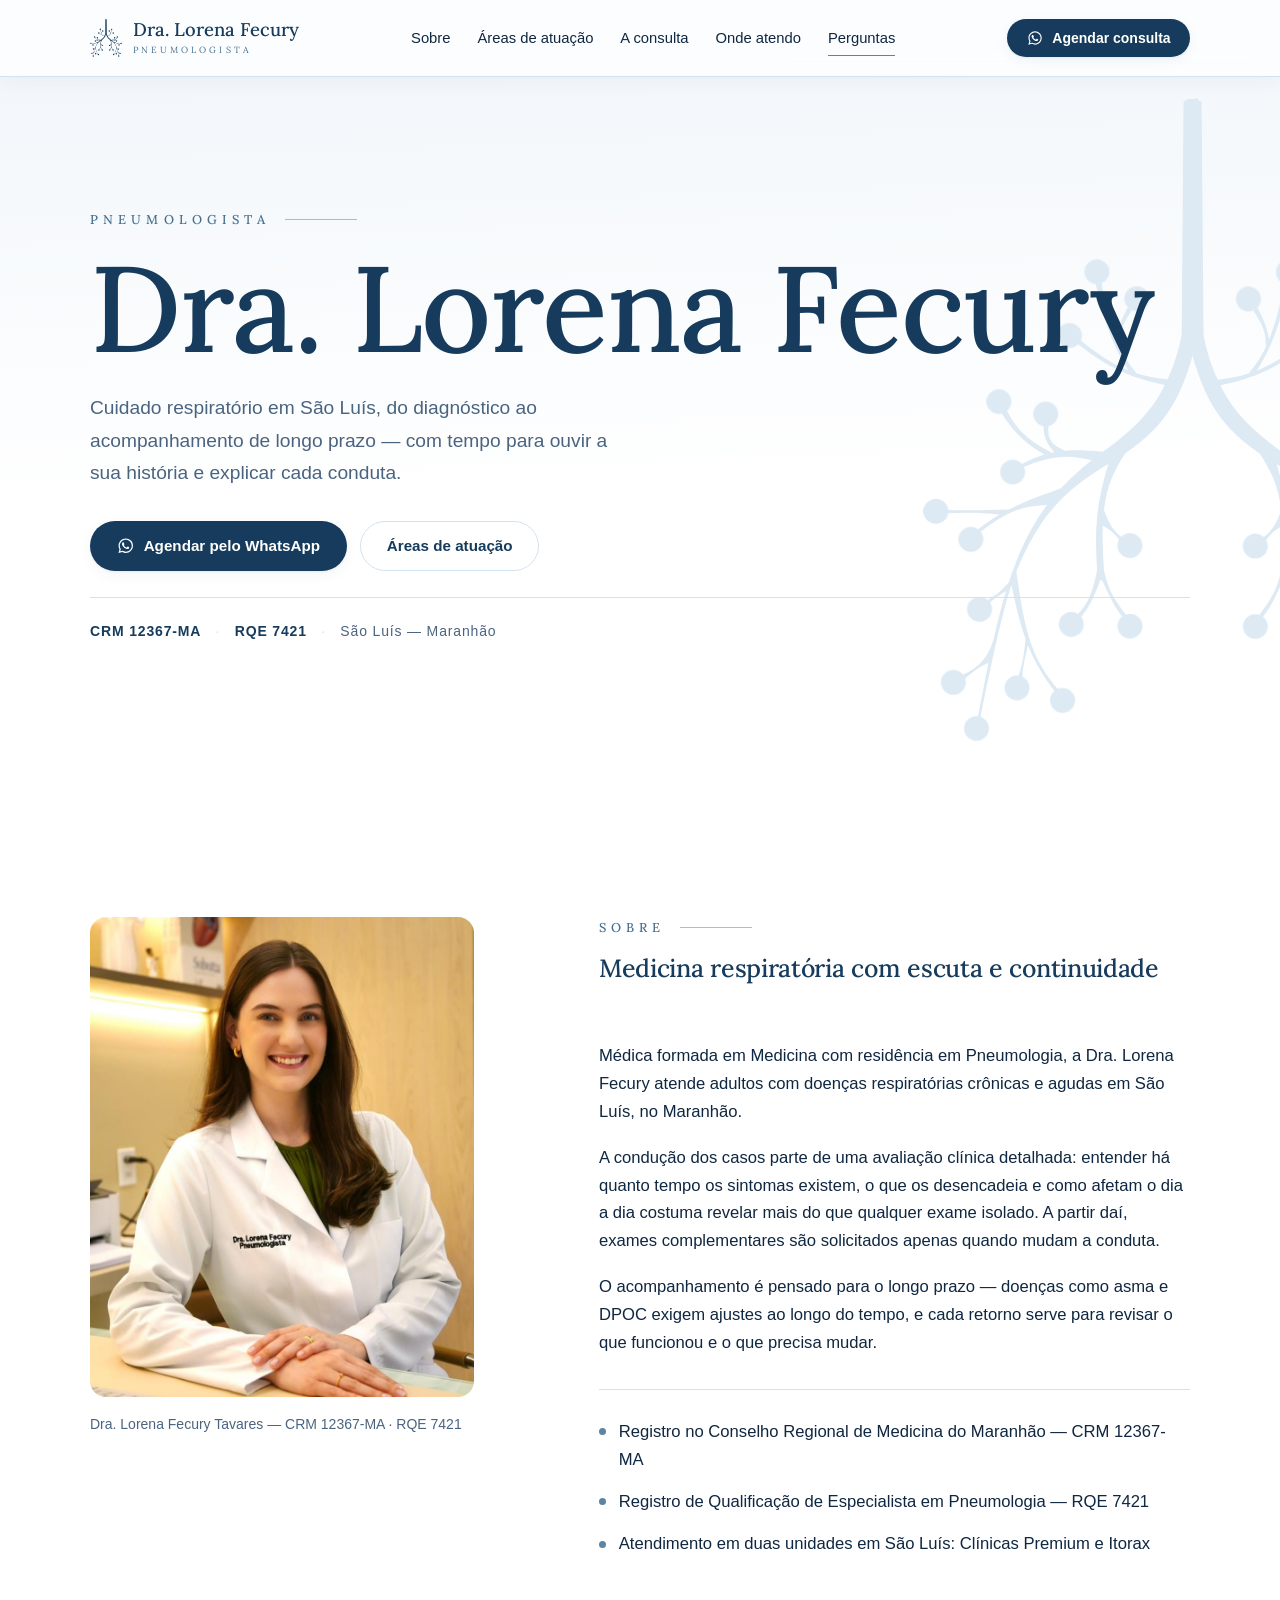
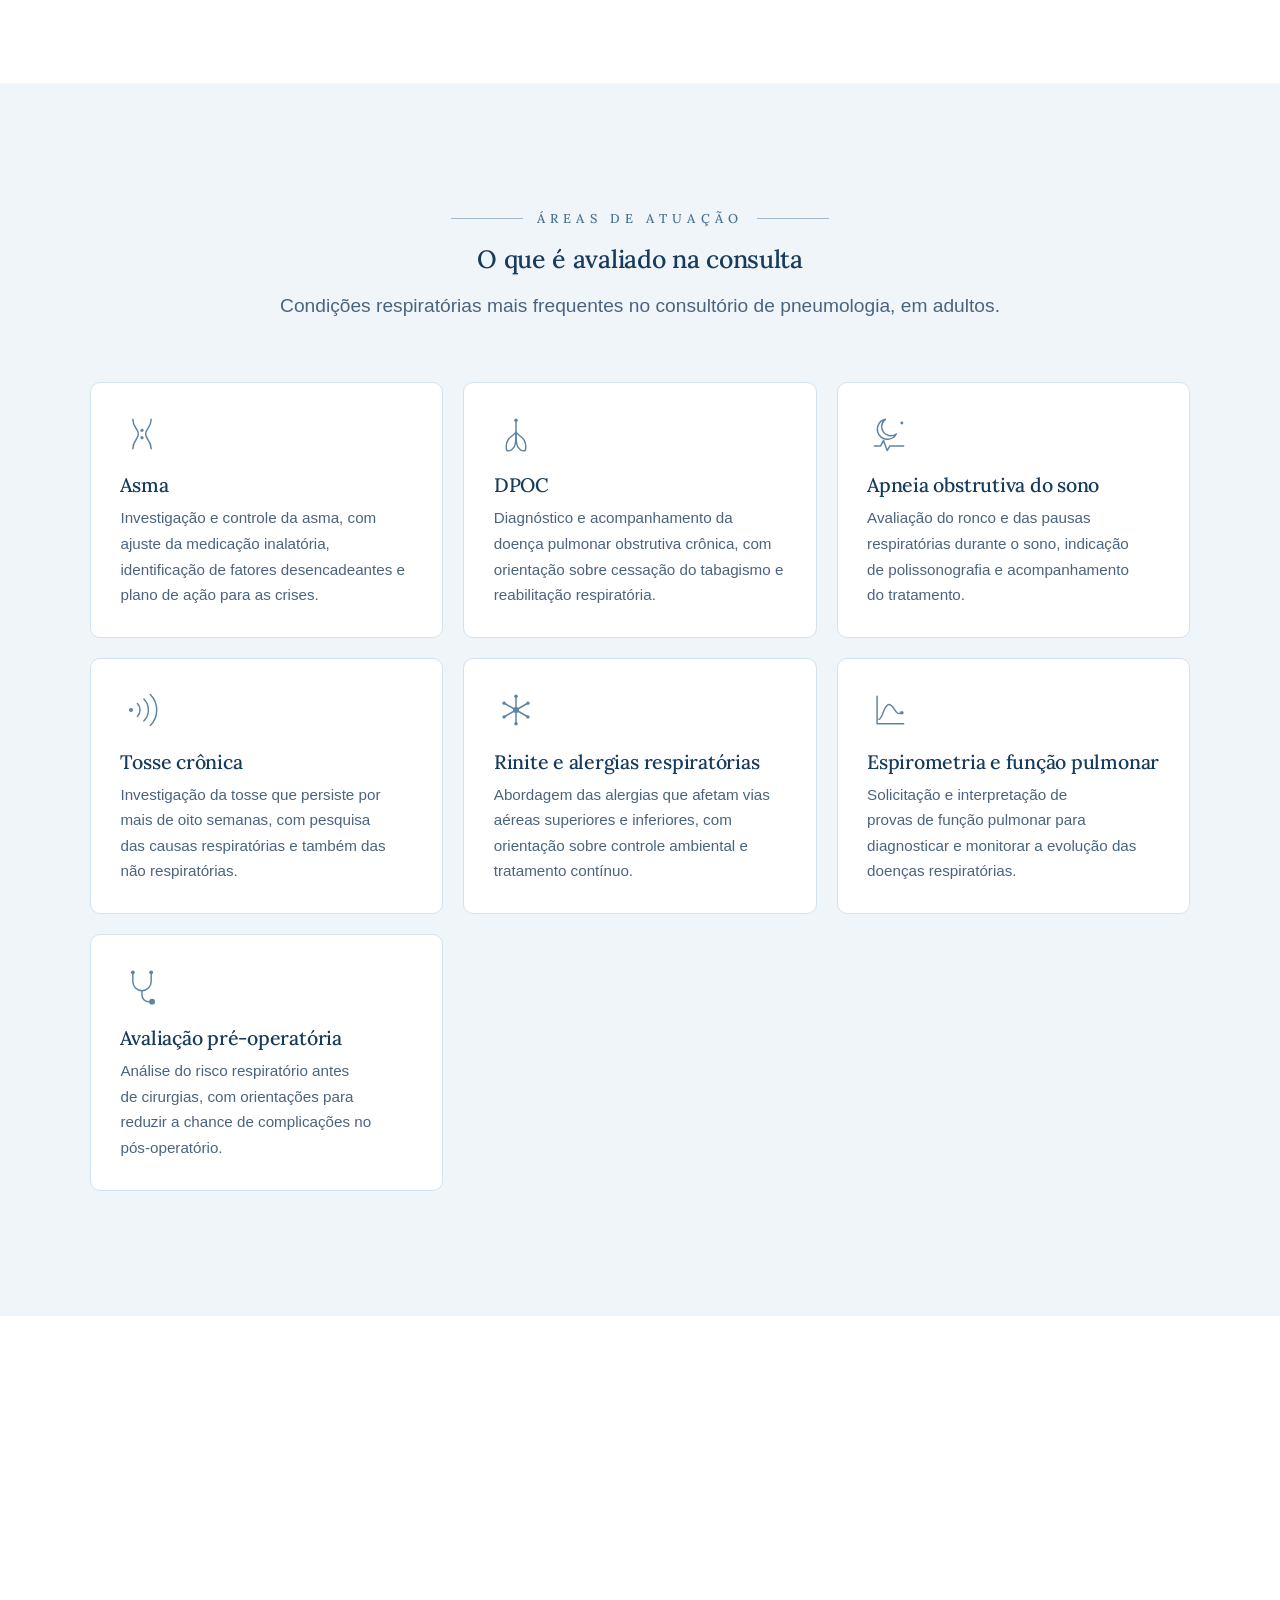
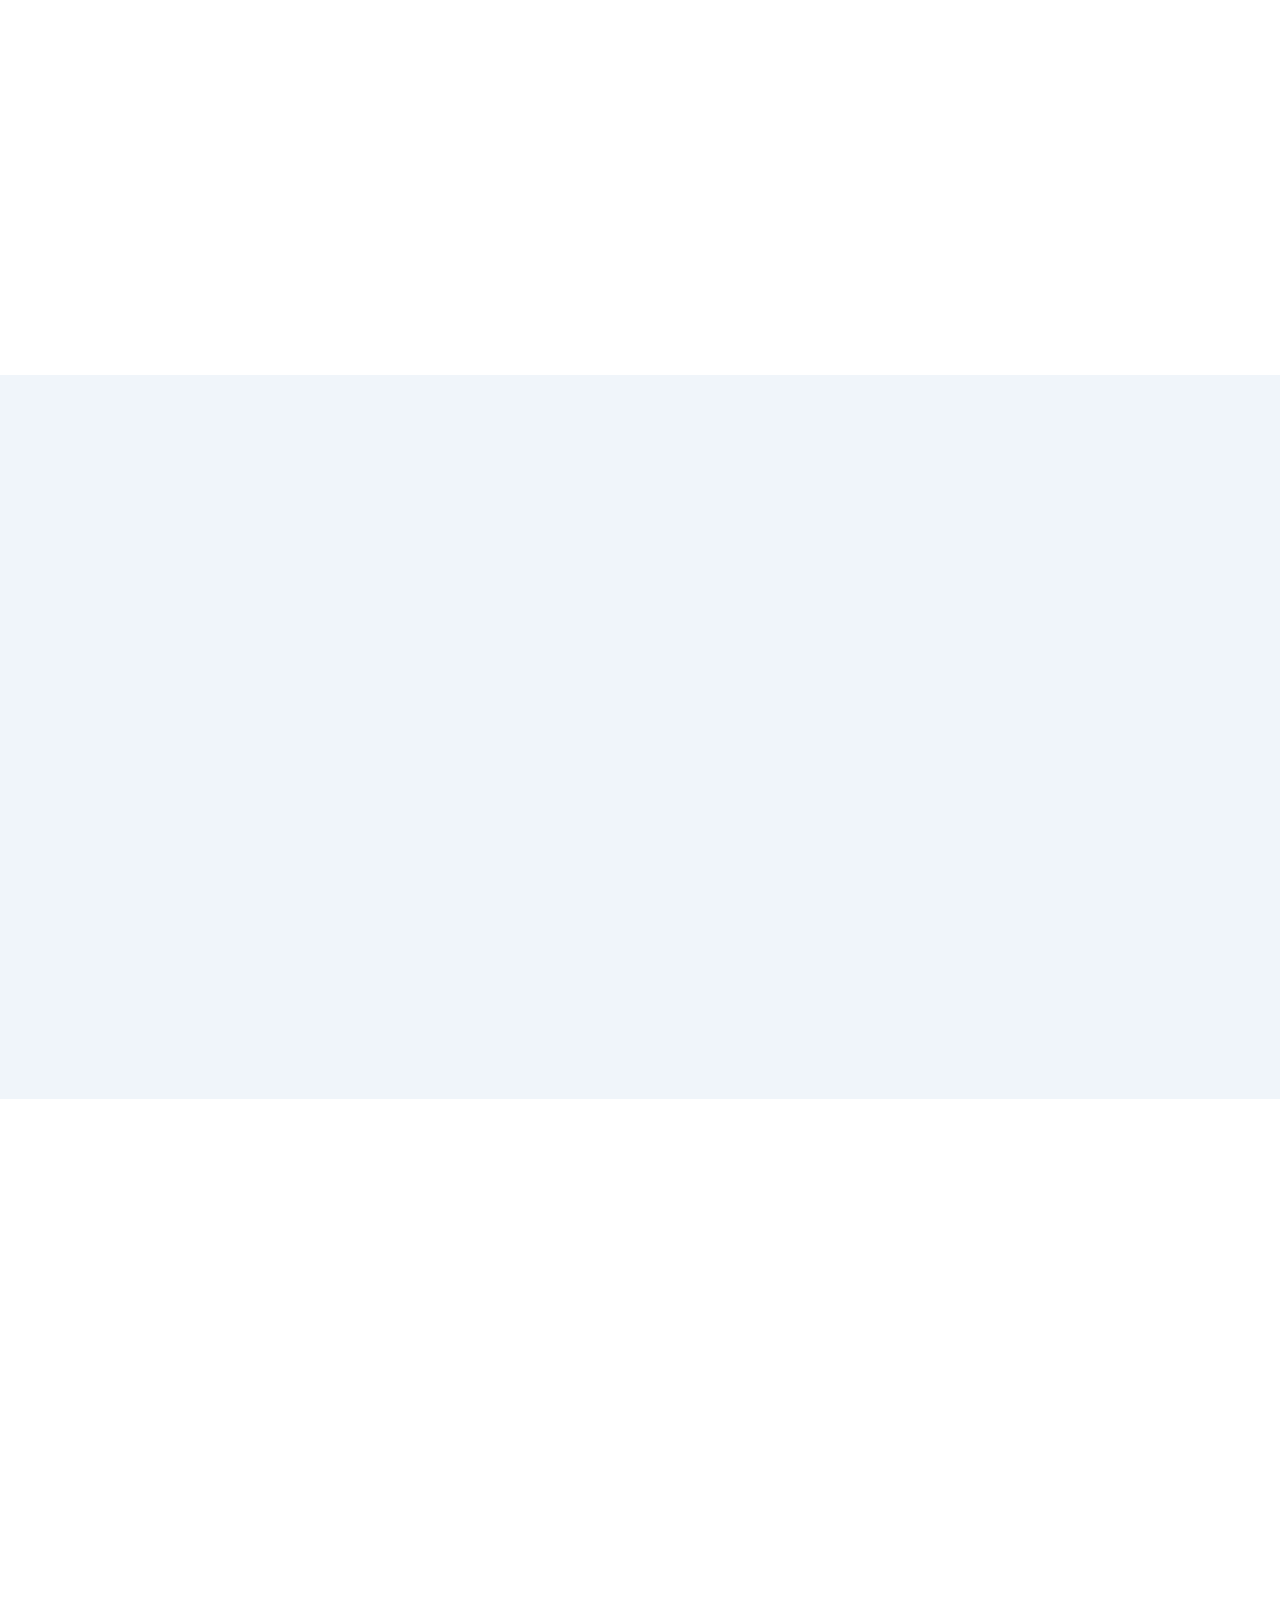
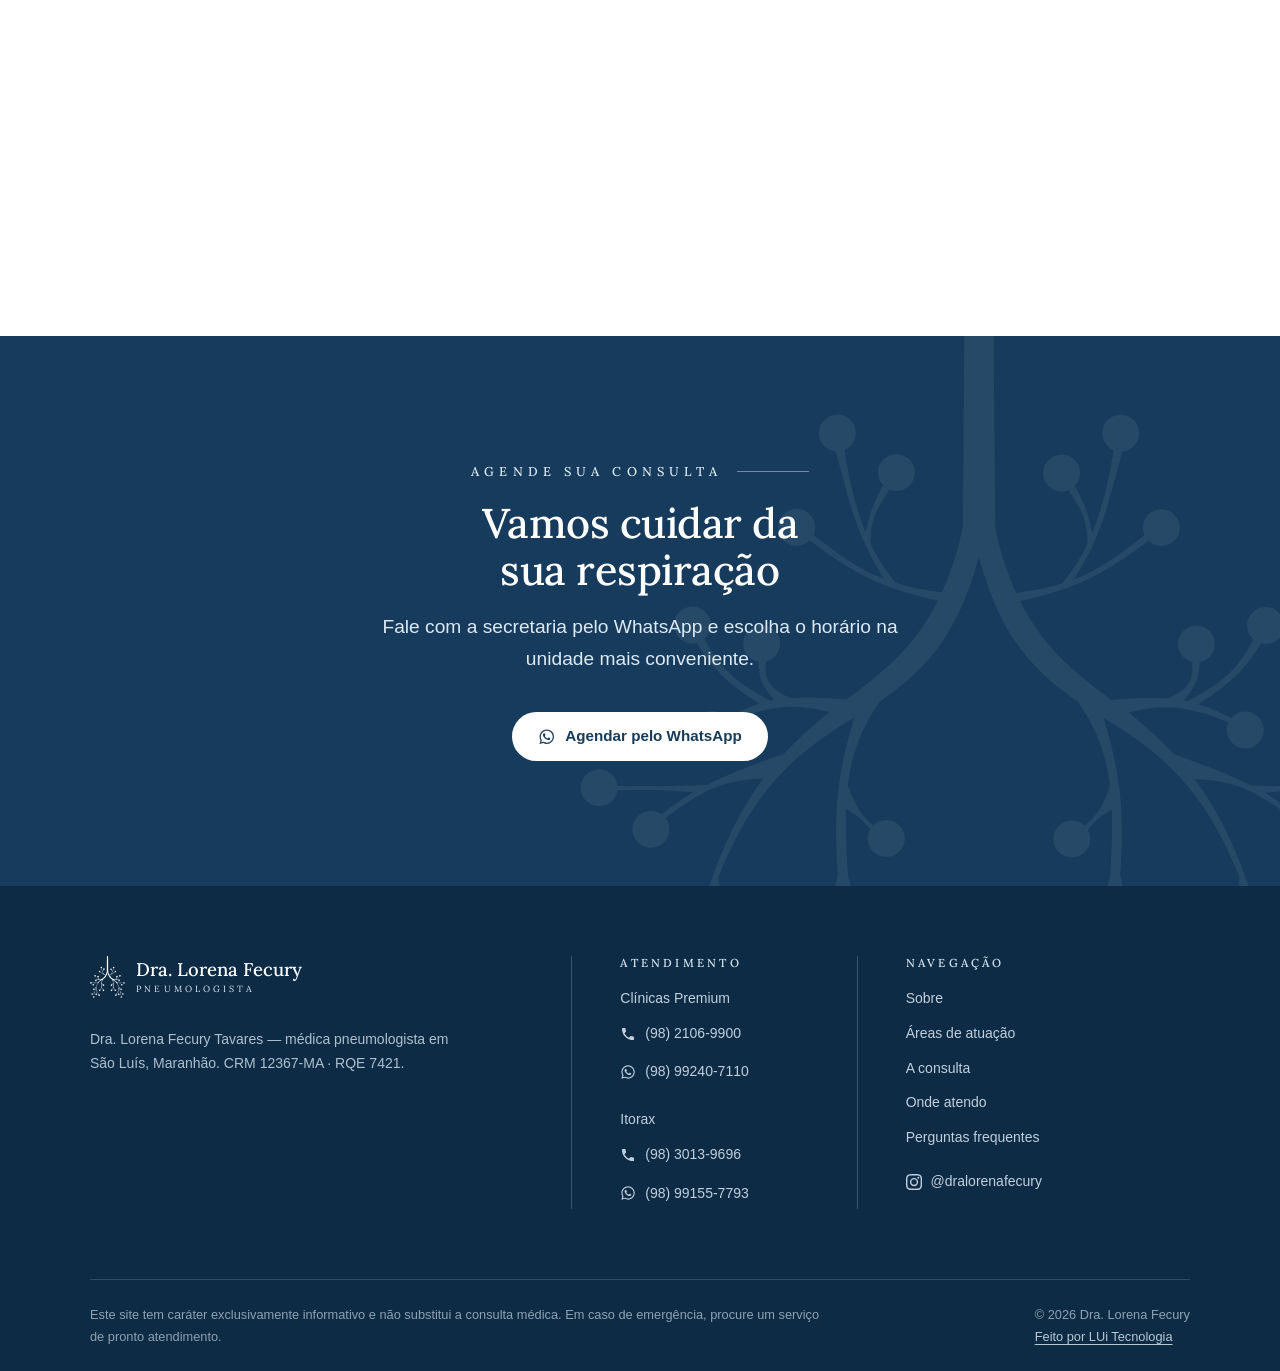
==== index.html @ 21efa3e0 "Initial commit" ====
<!DOCTYPE html>
<html lang="pt-BR" class="no-js">
<head>
<meta charset="utf-8">
<meta name="viewport" content="width=device-width, initial-scale=1">

<title>Dra. Lorena Fecury — Pneumologista em São Luís (MA)</title>
<meta name="description" content="Pneumologista em São Luís (MA). Avaliação e tratamento de asma, DPOC, apneia do sono e tosse crônica. CRM 12367-MA · RQE 7421. Agende pelo WhatsApp.">
<meta name="author" content="Dra. Lorena Fecury Tavares">
<meta name="robots" content="index, follow, max-image-preview:large">
<link rel="canonical" href="https://www.dralorenafecury.com.br/">
<meta name="theme-color" content="#163B5C">

<!-- Fonte da marca: Lora variável, auto-hospedada (nenhuma requisição a terceiros) -->
<link rel="preload" href="assets/fonts/lora-latin-var.woff2" as="font" type="font/woff2" crossorigin>
<link rel="stylesheet" href="assets/css/style.css">

<link rel="icon" href="assets/img/favicon.svg" type="image/svg+xml">
<link rel="apple-touch-icon" href="assets/img/apple-touch-icon.png">
<link rel="manifest" href="site.webmanifest">

<meta property="og:type" content="website">
<meta property="og:locale" content="pt_BR">
<meta property="og:site_name" content="Dra. Lorena Fecury — Pneumologista">
<meta property="og:title" content="Dra. Lorena Fecury — Pneumologista em São Luís (MA)">
<meta property="og:description" content="Avaliação e tratamento de asma, DPOC, apneia do sono e tosse crônica em São Luís (MA). CRM 12367-MA · RQE 7421.">
<meta property="og:url" content="https://www.dralorenafecury.com.br/">
<meta property="og:image" content="https://www.dralorenafecury.com.br/assets/img/og-image.jpg">
<meta property="og:image:width" content="1200">
<meta property="og:image:height" content="630">
<meta property="og:image:alt" content="Dra. Lorena Fecury — Pneumologista em São Luís (MA)">
<meta name="twitter:card" content="summary_large_image">
<meta name="twitter:title" content="Dra. Lorena Fecury — Pneumologista em São Luís (MA)">
<meta name="twitter:description" content="Avaliação e tratamento de asma, DPOC, apneia do sono e tosse crônica em São Luís (MA).">
<meta name="twitter:image" content="https://www.dralorenafecury.com.br/assets/img/og-image.jpg">

<script>document.documentElement.classList.remove('no-js');</script>

<script type="application/ld+json">
{
  "@context": "https://schema.org",
  "@graph": [
    {
      "@type": "WebSite",
      "@id": "https://www.dralorenafecury.com.br/#website",
      "url": "https://www.dralorenafecury.com.br/",
      "name": "Dra. Lorena Fecury — Pneumologista",
      "inLanguage": "pt-BR",
      "publisher": { "@id": "https://www.dralorenafecury.com.br/#physician" }
    },
    {
      "@type": "WebPage",
      "@id": "https://www.dralorenafecury.com.br/#webpage",
      "url": "https://www.dralorenafecury.com.br/",
      "name": "Dra. Lorena Fecury — Pneumologista em São Luís (MA)",
      "description": "Pneumologista em São Luís (MA). Avaliação e tratamento de asma, DPOC, apneia do sono e tosse crônica. CRM 12367-MA · RQE 7421.",
      "inLanguage": "pt-BR",
      "isPartOf": { "@id": "https://www.dralorenafecury.com.br/#website" },
      "about": { "@id": "https://www.dralorenafecury.com.br/#physician" },
      "primaryImageOfPage": { "@id": "https://www.dralorenafecury.com.br/#ogimage" }
    },
    {
      "@type": "ImageObject",
      "@id": "https://www.dralorenafecury.com.br/#ogimage",
      "url": "https://www.dralorenafecury.com.br/assets/img/og-image.jpg",
      "width": 1200,
      "height": 630
    },
    {
      "@type": ["Physician", "MedicalBusiness"],
      "@id": "https://www.dralorenafecury.com.br/#physician",
      "name": "Dra. Lorena Fecury — Pneumologista",
      "url": "https://www.dralorenafecury.com.br/",
      "logo": "https://www.dralorenafecury.com.br/assets/img/logo-pulmao.svg",
      "image": "https://www.dralorenafecury.com.br/assets/img/og-image.jpg",
      "medicalSpecialty": "Pulmonary",
      "priceRange": "$$",
      "telephone": "+55-98-2106-9900",
      "sameAs": ["https://www.instagram.com/dralorenafecury/"],
      "areaServed": { "@type": "City", "name": "São Luís", "addressRegion": "MA" },
      "address": {
        "@type": "PostalAddress",
        "name": "SP Mall Cohama Medical Center",
        "streetAddress": "Rua Aldebaran, 1º andar, Consultório 8",
        "addressLocality": "São Luís",
        "addressRegion": "MA",
        "postalCode": "65074-115",
        "addressCountry": "BR"
      },
      "employee": { "@id": "https://www.dralorenafecury.com.br/#person" },
      "location": [
        {
          "@type": "MedicalClinic",
          "name": "Clínicas Premium — SP Mall Cohama Medical Center",
          "telephone": "+55-98-2106-9900",
          "address": {
            "@type": "PostalAddress",
            "streetAddress": "Rua Aldebaran, 1º andar, Consultório 8",
            "addressLocality": "São Luís",
            "addressRegion": "MA",
            "postalCode": "65074-115",
            "addressCountry": "BR"
          }
        },
        {
          "@type": "MedicalClinic",
          "name": "Itorax",
          "telephone": "+55-98-3013-9696",
          "address": {
            "@type": "PostalAddress",
            "addressLocality": "São Luís",
            "addressRegion": "MA",
            "addressCountry": "BR"
          }
        }
      ],
      "availableService": [
        { "@type": "MedicalProcedure", "name": "Consulta em pneumologia" },
        { "@type": "MedicalProcedure", "name": "Espirometria e prova de função pulmonar" },
        { "@type": "MedicalProcedure", "name": "Avaliação de risco respiratório pré-operatório" }
      ]
    },
    {
      "@type": "Person",
      "@id": "https://www.dralorenafecury.com.br/#person",
      "name": "Lorena Fecury Tavares",
      "honorificPrefix": "Dra.",
      "jobTitle": "Médica pneumologista",
      "url": "https://www.dralorenafecury.com.br/",
      "sameAs": ["https://www.instagram.com/dralorenafecury/"],
      "worksFor": { "@id": "https://www.dralorenafecury.com.br/#physician" },
      "knowsAbout": [
        "Asma",
        "Doença pulmonar obstrutiva crônica",
        "Apneia obstrutiva do sono",
        "Tosse crônica",
        "Rinite e alergias respiratórias",
        "Espirometria"
      ],
      "identifier": [
        { "@type": "PropertyValue", "propertyID": "CRM", "value": "12367-MA" },
        { "@type": "PropertyValue", "propertyID": "RQE", "value": "7421" }
      ]
    },
    {
      "@type": "FAQPage",
      "@id": "https://www.dralorenafecury.com.br/#faq",
      "isPartOf": { "@id": "https://www.dralorenafecury.com.br/#webpage" },
      "mainEntity": [
        {
          "@type": "Question",
          "name": "Como agendo uma consulta?",
          "acceptedAnswer": { "@type": "Answer", "text": "O agendamento é feito diretamente com a secretaria da clínica de sua preferência, pelo WhatsApp ou por telefone. Nas duas unidades o horário é confirmado no momento do contato." }
        },
        {
          "@type": "Question",
          "name": "O atendimento é por convênio ou particular?",
          "acceptedAnswer": { "@type": "Answer", "text": "As formas de atendimento variam conforme a clínica e o convênio. Consulte a secretaria pelo WhatsApp antes de agendar para confirmar a cobertura do seu plano." }
        },
        {
          "@type": "Question",
          "name": "O que devo levar na primeira consulta?",
          "acceptedAnswer": { "@type": "Answer", "text": "Documento com foto, carteirinha do convênio quando houver, a lista das medicações que você usa e os exames anteriores, principalmente exames de imagem do tórax e provas de função pulmonar." }
        },
        {
          "@type": "Question",
          "name": "Quando devo procurar um pneumologista?",
          "acceptedAnswer": { "@type": "Answer", "text": "Procure avaliação diante de falta de ar, tosse que persiste por semanas, chiado no peito, ronco com pausas na respiração durante o sono, cansaço ao esforço ou infecções respiratórias de repetição." }
        },
        {
          "@type": "Question",
          "name": "A espirometria é feita na própria consulta?",
          "acceptedAnswer": { "@type": "Answer", "text": "A espirometria é solicitada quando há indicação clínica e realizada em serviço habilitado. Confirme com a secretaria a disponibilidade do exame na unidade em que você será atendido." }
        },
        {
          "@type": "Question",
          "name": "Quanto tempo dura a consulta?",
          "acceptedAnswer": { "@type": "Answer", "text": "A primeira consulta é mais longa, porque inclui a história clínica completa e o exame físico. O tempo varia conforme o caso e a necessidade de revisar exames já realizados." }
        }
      ]
    }
  ]
}
</script>
</head>

<body id="top">

<a class="skip-link" href="#conteudo">Ir para o conteúdo</a>

<!-- Sprite de ícones de interface -->
<svg class="sprite" aria-hidden="true" focusable="false" xmlns="http://www.w3.org/2000/svg"><defs>
  <symbol id="i-wa" viewBox="0 0 24 24"><path d="M12.04 2C6.58 2 2.13 6.45 2.13 11.91c0 1.75.46 3.45 1.32 4.95L2 22l5.25-1.38a9.9 9.9 0 0 0 4.79 1.22h.01c5.46 0 9.91-4.45 9.91-9.91 0-2.65-1.03-5.14-2.9-7.01A9.82 9.82 0 0 0 12.04 2Zm0 18.15h-.01a8.2 8.2 0 0 1-4.18-1.14l-.3-.18-3.11.82.83-3.04-.2-.31a8.19 8.19 0 0 1-1.26-4.39c0-4.54 3.7-8.23 8.24-8.23 2.2 0 4.26.86 5.81 2.42a8.18 8.18 0 0 1 2.41 5.82c0 4.54-3.7 8.23-8.23 8.23Zm4.52-6.16c-.25-.12-1.53-.75-1.76-.84-.24-.09-.41-.13-.58.13-.17.25-.67.84-.82 1.01-.15.17-.3.19-.55.06-.25-.12-1.05-.39-2-1.23a7.5 7.5 0 0 1-1.38-1.72c-.15-.25-.02-.39.11-.51.11-.11.25-.3.37-.44.12-.15.17-.25.25-.42.08-.17.04-.31-.02-.44-.06-.12-.56-1.35-.77-1.85-.2-.48-.41-.42-.56-.43h-.48c-.17 0-.43.06-.66.31-.22.25-.86.84-.86 2.05 0 1.21.88 2.38 1 2.54.12.17 1.71 2.61 4.14 3.66.58.25 1.03.4 1.38.51.58.19 1.11.16 1.53.1.46-.07 1.41-.58 1.61-1.13.2-.55.2-1.03.14-1.13-.06-.1-.22-.16-.47-.28Z"/></symbol>
  <symbol id="i-ig" viewBox="0 0 24 24"><path d="M12 2.16c3.2 0 3.58.01 4.85.07 1.17.05 1.8.25 2.23.41.56.22.96.48 1.38.9.42.42.68.82.9 1.38.16.42.36 1.06.41 2.23.06 1.27.07 1.65.07 4.85s-.01 3.58-.07 4.85c-.05 1.17-.25 1.8-.41 2.23-.22.56-.48.96-.9 1.38-.42.42-.82.68-1.38.9-.42.16-1.06.36-2.23.41-1.27.06-1.65.07-4.85.07s-3.58-.01-4.85-.07c-1.17-.05-1.8-.25-2.23-.41-.56-.22-.96-.48-1.38-.9-.42-.42-.68-.82-.9-1.38-.16-.42-.36-1.06-.41-2.23C2.17 15.58 2.16 15.2 2.16 12s.01-3.58.07-4.85c.05-1.17.25-1.8.41-2.23.22-.56.48-.96.9-1.38.42-.42.82-.68 1.38-.9.42-.16 1.06-.36 2.23-.41C8.42 2.17 8.8 2.16 12 2.16ZM12 0C8.74 0 8.33.01 7.05.07 5.78.13 4.9.33 4.14.63c-.79.3-1.46.71-2.13 1.38C1.34 2.68.93 3.35.63 4.14.33 4.9.13 5.78.07 7.05.01 8.33 0 8.74 0 12s.01 3.67.07 4.95c.06 1.27.26 2.15.56 2.91.3.79.71 1.46 1.38 2.13.67.67 1.34 1.08 2.13 1.38.76.3 1.64.5 2.91.56C8.33 23.99 8.74 24 12 24s3.67-.01 4.95-.07c1.27-.06 2.15-.26 2.91-.56.79-.3 1.46-.71 2.13-1.38.67-.67 1.08-1.34 1.38-2.13.3-.76.5-1.64.56-2.91.06-1.28.07-1.69.07-4.95s-.01-3.67-.07-4.95c-.06-1.27-.26-2.15-.56-2.91-.3-.79-.71-1.46-1.38-2.13C21.32 1.34 20.65.93 19.86.63c-.76-.3-1.64-.5-2.91-.56C15.67.01 15.26 0 12 0Zm0 5.84a6.16 6.16 0 1 0 0 12.32 6.16 6.16 0 0 0 0-12.32ZM12 16a4 4 0 1 1 0-8 4 4 0 0 1 0 8Zm7.85-10.4a1.44 1.44 0 1 1-2.88 0 1.44 1.44 0 0 1 2.88 0Z"/></symbol>
  <symbol id="i-tel" viewBox="0 0 24 24"><path d="M6.6 10.8a15.1 15.1 0 0 0 6.6 6.6l2.2-2.2c.3-.3.7-.4 1-.2 1.1.4 2.3.6 3.5.6.6 0 1 .4 1 1V20c0 .6-.4 1-1 1-9.4 0-17-7.6-17-17 0-.6.4-1 1-1h3.5c.6 0 1 .4 1 1 0 1.2.2 2.4.6 3.5.1.4 0 .8-.2 1l-2.2 2.3Z"/></symbol>
  <symbol id="i-pin" viewBox="0 0 24 24"><path d="M12 2a7 7 0 0 0-7 7c0 5.3 7 13 7 13s7-7.7 7-13a7 7 0 0 0-7-7Zm0 9.5A2.5 2.5 0 1 1 12 6.5a2.5 2.5 0 0 1 0 5Z"/></symbol>
</defs></svg>

<header class="header">
  <div class="container header__inner">
    <a class="brand" href="#top" aria-label="Dra. Lorena Fecury, pneumologista — início">
      <img class="brand__mark" src="assets/img/logo-pulmao.svg" alt="" width="32" height="38" aria-hidden="true">
      <span>
        <span class="brand__name">Dra. Lorena Fecury</span>
        <span class="brand__role">Pneumologista</span>
      </span>
    </a>

    <button class="burger" type="button" aria-expanded="false" aria-controls="nav-principal" aria-label="Abrir menu de navegação">
      <span></span><span></span><span></span>
    </button>

    <nav class="nav" id="nav-principal" aria-label="Navegação principal">
      <a class="nav__link" href="#sobre">Sobre</a>
      <a class="nav__link" href="#atuacao">Áreas de atuação</a>
      <a class="nav__link" href="#consulta">A consulta</a>
      <a class="nav__link" href="#locais">Onde atendo</a>
      <a class="nav__link" href="#perguntas">Perguntas</a>
      <a class="btn btn--primary btn--sm" href="https://wa.me/5598992407110?text=Ol%C3%A1!%20Vim%20pelo%20site%20e%20gostaria%20de%20agendar%20uma%20consulta%20com%20a%20Dra.%20Lorena%20Fecury." target="_blank" rel="noopener">
        <svg class="ico" aria-hidden="true"><use href="#i-wa"></use></svg>Agendar
      </a>
    </nav>

    <a class="btn btn--primary btn--sm header__cta" href="https://wa.me/5598992407110?text=Ol%C3%A1!%20Vim%20pelo%20site%20e%20gostaria%20de%20agendar%20uma%20consulta%20com%20a%20Dra.%20Lorena%20Fecury." target="_blank" rel="noopener">
      <svg class="ico" aria-hidden="true"><use href="#i-wa"></use></svg>Agendar consulta
    </a>
  </div>
</header>

<main id="conteudo">

  <!-- ================= HERO ================= -->
  <section class="hero" aria-labelledby="hero-titulo">
    <!-- Sentinela do header: sai do viewport assim que a página rola -->
    <span class="scroll-sentinel" aria-hidden="true"></span>
    <!-- Grafismo da marca: a árvore brônquica se desenha ao carregar -->
    <svg class="hero__mark lf-tree" viewBox="-4.00 -4.16 684.00 815.43" aria-hidden="true" focusable="false">
      <g class="lf-branch">
        <path d="M330.951 297.137V1.95894C330.951 0.975555 331.846 0.235318 332.812 0.420265L348.097 3.34717C348.83 3.48764 349.363 4.12643 349.369 4.87331L351.707 297.189C351.708 297.284 351.718 297.379 351.736 297.473C355.869 318.915 361.966 336.736 369.583 353.45C384.051 351.578 397.322 349.072 408.499 345.563C418.592 333.423 425.015 322.792 430.042 312.072C430.384 291.119 424.511 282.498 414.801 267.645C414.343 266.944 414.516 266.006 415.195 265.516L417.903 263.564C418.692 262.995 419.806 263.279 420.234 264.153C426.167 276.267 430.436 283.857 434.059 302.833C434.69 301.273 435.307 299.702 435.915 298.115C443.045 279.5 448.171 259.036 452.116 233.18C452.252 232.289 453.109 231.69 453.991 231.876L458.167 232.755C459.054 232.942 459.594 233.852 459.351 234.725C447.612 276.8 443.906 301.316 418.682 341.978C438.556 334.189 456.065 322.499 478.558 304.502C479.368 303.854 480.577 304.151 480.985 305.105L482.037 307.557C482.321 308.222 482.104 309.003 481.524 309.436C443.512 337.828 421.701 349.548 372.858 360.388C386.366 388.062 406.656 413.141 450.695 444.306C469.508 442.53 484.566 441.869 498.188 442.988C515.359 435.328 520.607 428.453 518.762 411.114C518.662 410.175 519.39 409.345 520.334 409.345H523.638C524.506 409.345 525.21 410.054 525.197 410.922C524.986 424.523 522.79 432.316 511.505 444.74C512.58 444.938 513.651 445.151 514.719 445.378C542.547 430.884 557.503 419.086 571.427 392.085C571.85 391.266 572.886 390.968 573.668 391.456L577.167 393.643C577.894 394.097 578.116 395.06 577.666 395.79C561.956 421.3 548.16 432.731 524.038 447.743C533.675 450.592 543.371 454.71 554.13 460.386C554.836 460.758 555.146 461.605 554.849 462.346L554.399 463.473C554.072 464.289 553.125 464.671 552.315 464.329C516.153 449.079 495.509 447.121 464.897 454.876C478.981 466.209 491.671 477.601 503.208 490.027C529.781 499.847 549.335 506.623 568.686 516.659C603.719 517.644 622.541 518.171 645.385 517.295C646.274 517.261 647.018 517.972 647.018 518.863V519.713C647.018 520.609 646.258 521.321 645.364 521.279C617.985 519.971 604.204 520.623 580.436 522.926C589.178 528.068 597.736 534.158 607.386 541.549C608.075 542.077 608.202 543.066 607.669 543.752L606.852 544.802C606.322 545.483 605.325 545.594 604.64 545.07C567.113 516.331 549.862 512.745 520.899 511.176C539.801 536.388 555.302 566.791 568.862 608.307C579.944 620.058 586.416 625.575 596.787 631.123C597.766 631.647 597.93 632.992 597.092 633.72L595.825 634.82C594.939 635.589 593.428 635.171 592.723 634.233C590.337 631.054 584.307 626.767 572.211 618.917C577.694 636.882 582.865 656.836 587.829 679.197C594.67 702.27 605.571 714.951 627.679 724.674C628.569 725.065 628.912 726.161 628.386 726.979L626.846 729.374C626.33 730.177 625.221 730.334 624.498 729.711C614.245 720.876 606.682 715.115 594.348 709.236C594.456 709.772 594.567 710.341 594.681 710.938L607.293 775.469C607.397 776.003 607.217 776.553 606.817 776.921L604.487 779.07C604.487 779.07 580.184 653.387 565.382 611.44C559.74 638.453 554.777 659.761 547.796 679.197L547.797 679.21C549.717 697.507 550.817 707.998 556.431 725.427C556.704 726.274 556.224 727.183 555.369 727.427L553.549 727.947C552.519 728.241 551.503 727.439 551.512 726.368C551.593 716.215 549.031 705.542 544.672 687.422C536.774 707.112 526.286 725.376 510.196 746.495C509.806 747.007 509.14 747.229 508.521 747.052L506.484 746.47C505.368 746.152 504.984 744.76 505.754 743.891C542.349 702.581 549.364 664.557 559.244 594.991C531.227 524.042 496.444 490.638 443.748 459.478C458.25 508.073 461.459 537.297 457.862 592.813C457.852 592.957 457.864 593.109 457.894 593.25C465.915 630.785 472.854 638.504 484.562 650.635C485.297 651.396 485.085 652.654 484.139 653.127L481.686 654.353C481.03 654.681 480.233 654.509 479.77 653.94C470.45 642.468 464.751 634.493 454.114 606.095C453.619 604.774 451.753 604.715 451.182 606.005C440.255 630.686 433.825 642.518 423.959 653.819C423.417 654.439 422.486 654.522 421.836 654.017L420.619 653.07C419.969 652.565 419.826 651.636 420.289 650.955C433.366 631.741 442.641 623.23 449.206 593.146C449.222 593.072 449.234 592.994 449.239 592.918C450.763 570.831 451.269 552.61 450.695 537.026C439.029 543.36 434.386 548.522 427.963 557.81C427.41 558.61 426.267 558.729 425.57 558.05L423.801 556.331C423.107 555.656 423.188 554.519 423.96 553.934C436.972 544.072 442.472 535.734 449.231 517.231C445.803 487.916 437.099 468.486 422.475 446.161C365.274 407.402 348.852 368.163 330.999 297.523C330.967 297.398 330.951 297.266 330.951 297.137Z"/>
        <path d="M345.05 296.745V1.56712C345.05 0.583741 344.155 -0.156496 343.189 0.0284502L327.904 2.95535C327.17 3.09583 326.638 3.73462 326.632 4.48149L324.293 296.797C324.293 296.892 324.283 296.987 324.265 297.081C320.131 318.524 314.034 336.344 306.418 353.059C291.949 351.187 278.678 348.681 267.502 345.171C257.409 333.031 250.985 322.4 245.958 311.68C245.617 290.727 251.49 282.106 261.2 267.253C261.658 266.552 261.485 265.614 260.806 265.125L258.098 263.173C257.308 262.603 256.195 262.888 255.767 263.762C249.834 275.875 245.564 283.466 241.942 302.441C241.31 300.881 240.694 299.31 240.086 297.723C232.955 279.108 227.83 258.644 223.885 232.789C223.749 231.897 222.892 231.298 222.01 231.484L217.833 232.363C216.946 232.55 216.406 233.461 216.65 234.333C228.389 276.409 232.095 300.925 257.319 341.586C237.445 333.797 219.936 322.108 197.443 304.11C196.633 303.462 195.424 303.759 195.015 304.713L193.964 307.165C193.679 307.83 193.897 308.611 194.476 309.044C232.488 337.436 254.299 349.156 303.143 359.996C289.635 387.67 269.345 412.749 225.305 443.914C206.493 442.138 191.435 441.477 177.812 442.596C160.641 434.936 155.393 428.061 157.238 410.723C157.338 409.784 156.61 408.954 155.666 408.954H152.363C151.494 408.954 150.79 409.662 150.804 410.53C151.014 424.131 153.21 431.924 164.496 444.348C163.421 444.547 162.35 444.759 161.282 444.986C133.454 430.492 118.498 418.694 104.574 391.693C104.151 390.874 103.114 390.576 102.332 391.065L98.8339 393.251C98.107 393.705 97.8849 394.668 98.3344 395.398C114.044 420.908 127.84 432.339 151.963 447.351C142.325 450.2 132.629 454.318 121.871 459.994C121.164 460.366 120.855 461.213 121.151 461.955L121.602 463.081C121.928 463.897 122.876 464.279 123.686 463.937C159.848 448.687 180.492 446.729 211.103 454.484C197.02 465.817 184.33 477.209 172.792 489.635C146.219 499.455 126.665 506.232 107.314 516.268C72.2819 517.252 53.4595 517.779 30.6159 516.904C29.7263 516.87 28.9828 517.581 28.9828 518.471V519.321C28.9828 520.217 29.7422 520.93 30.6369 520.887C58.016 519.579 71.7969 520.231 95.5645 522.534C86.8222 527.677 78.2649 533.766 68.6148 541.157C67.9255 541.685 67.7987 542.674 68.3317 543.36L69.1488 544.41C69.6785 545.091 70.6758 545.203 71.3609 544.678C108.887 515.94 126.139 512.354 155.102 510.784C136.2 535.996 120.699 566.399 107.138 607.915C96.0567 619.666 89.5841 625.183 79.2136 630.731C78.2348 631.255 78.0705 632.6 78.9087 633.328L80.1758 634.428C81.062 635.197 82.573 634.78 83.2777 633.841C85.6638 630.663 91.6937 626.376 103.789 618.525C98.3065 636.49 93.1352 656.444 88.1719 678.805C81.3306 701.878 70.4294 714.559 48.3215 724.282C47.4315 724.674 47.0884 725.769 47.6142 726.587L49.1542 728.983C49.6702 729.785 50.7798 729.942 51.5026 729.319C61.7554 720.484 69.3189 714.723 81.6527 708.844C81.5444 709.381 81.4335 709.949 81.32 710.546L68.708 775.077C68.6037 775.611 68.7837 776.161 69.1835 776.529L71.5131 778.678C71.5131 778.678 95.817 652.995 110.619 611.049C116.261 638.062 121.223 659.37 128.205 678.805L128.204 678.818C126.284 697.115 125.183 707.606 119.57 725.035C119.297 725.882 119.776 726.791 120.632 727.035L122.452 727.555C123.481 727.85 124.497 727.047 124.489 725.976C124.408 715.823 126.97 705.15 131.328 687.03C139.227 706.72 149.715 724.985 165.804 746.103C166.194 746.615 166.861 746.837 167.48 746.661L169.517 746.079C170.633 745.76 171.016 744.368 170.247 743.499C133.651 702.189 126.636 664.165 116.756 594.599C144.774 523.65 179.557 490.246 232.253 459.086C217.751 507.681 214.542 536.905 218.139 592.421C218.148 592.565 218.137 592.717 218.107 592.858C210.086 630.393 203.146 638.112 191.438 650.244C190.704 651.005 190.916 652.262 191.862 652.735L194.315 653.962C194.971 654.289 195.768 654.117 196.23 653.548C205.551 642.076 211.249 634.101 221.887 605.703C222.382 604.382 224.248 604.323 224.819 605.614C235.745 630.294 242.176 642.127 252.042 653.427C252.583 654.047 253.515 654.13 254.165 653.625L255.381 652.679C256.031 652.173 256.175 651.244 255.712 650.563C242.635 631.349 233.36 622.838 226.794 592.754C226.778 592.68 226.767 592.602 226.762 592.526C225.238 570.439 224.732 552.218 225.305 536.634C236.972 542.968 241.614 548.131 248.037 557.418C248.591 558.218 249.733 558.337 250.431 557.658L252.199 555.939C252.893 555.264 252.813 554.127 252.041 553.542C239.029 543.68 233.529 535.342 226.77 516.839C230.198 487.525 238.901 468.094 253.525 445.769C310.726 407.01 327.148 367.771 345.002 297.131C345.033 297.006 345.05 296.874 345.05 296.745Z"/>
      </g>
      <g class="lf-alv" style="--i:1">
        <path d="M202.095 217.825C202.095 226.477 209.109 233.491 217.762 233.491C226.414 233.491 233.428 226.477 233.428 217.825C233.428 209.173 226.414 202.159 217.762 202.159C209.109 202.159 202.095 209.173 202.095 217.825Z"/>
        <path d="M473.905 218.217C473.905 226.869 466.891 233.883 458.239 233.883C449.587 233.883 442.573 226.869 442.573 218.217C442.573 209.565 449.587 202.55 458.239 202.55C466.891 202.55 473.905 209.565 473.905 218.217Z"/>
        <path d="M252.227 251.507C252.227 260.16 259.241 267.174 267.893 267.174C276.546 267.174 283.56 260.16 283.56 251.507C283.56 242.855 276.546 235.841 267.893 235.841C259.241 235.841 252.227 242.855 252.227 251.507Z"/>
        <path d="M423.773 251.899C423.773 260.551 416.759 267.565 408.107 267.565C399.454 267.565 392.44 260.551 392.44 251.899C392.44 243.247 399.454 236.233 408.107 236.233C416.759 236.233 423.773 243.247 423.773 251.899Z"/>
        <path d="M167.629 297.723C167.629 306.375 174.643 313.389 183.295 313.389C191.948 313.389 198.962 306.375 198.962 297.723C198.962 289.071 191.948 282.057 183.295 282.057C174.643 282.057 167.629 289.071 167.629 297.723Z"/>
        <path d="M508.371 298.115C508.371 306.767 501.357 313.781 492.705 313.781C484.053 313.781 477.039 306.767 477.039 298.115C477.039 289.463 484.053 282.449 492.705 282.449C501.357 282.449 508.371 289.463 508.371 298.115Z"/>
        <path d="M79.1147 380.754C79.1147 389.407 86.1287 396.421 94.781 396.421C103.433 396.421 110.447 389.407 110.447 380.754C110.447 372.102 103.433 365.088 94.781 365.088C86.1287 365.088 79.1147 372.102 79.1147 380.754Z"/>
        <path d="M596.885 381.146C596.885 389.798 589.871 396.812 581.219 396.812C572.567 396.812 565.553 389.798 565.553 381.146C565.553 372.494 572.567 365.48 581.219 365.48C589.871 365.48 596.885 372.494 596.885 381.146Z"/>
        <path d="M137.863 396.42C137.863 405.073 144.877 412.087 153.53 412.087C162.182 412.087 169.196 405.073 169.196 396.42C169.196 387.768 162.182 380.754 153.53 380.754C144.877 380.754 137.863 387.768 137.863 396.42Z"/>
        <path d="M538.137 396.812C538.137 405.464 531.123 412.478 522.471 412.478C513.818 412.478 506.804 405.464 506.804 396.812C506.804 388.16 513.818 381.146 522.471 381.146C531.123 381.146 538.137 388.16 538.137 396.812Z"/>
        <path d="M96.3477 469.269C96.3477 477.921 103.362 484.935 112.014 484.935C120.666 484.935 127.68 477.921 127.68 469.269C127.68 460.617 120.666 453.603 112.014 453.603C103.362 453.603 96.3477 460.617 96.3477 469.269Z"/>
      </g>
      <g class="lf-alv" style="--i:2">
        <path d="M579.653 469.661C579.653 478.313 572.639 485.327 563.987 485.327C555.334 485.327 548.32 478.313 548.32 469.661C548.32 461.008 555.334 453.994 563.987 453.994C572.639 453.994 579.653 461.008 579.653 469.661Z"/>
        <path d="M0 518.618C0 527.27 7.01403 534.284 15.6663 534.284C24.3185 534.284 31.3326 527.27 31.3326 518.618C31.3326 509.965 24.3185 502.951 15.6663 502.951C7.01403 502.951 0 509.965 0 518.618Z"/>
        <path d="M676 519.01C676 527.662 668.986 534.676 660.334 534.676C651.682 534.676 644.668 527.662 644.668 519.01C644.668 510.357 651.682 503.343 660.334 503.343C668.986 503.343 676 510.357 676 519.01Z"/>
        <path d="M43.8656 553.867C43.8656 562.519 50.8796 569.533 59.5319 569.533C68.1841 569.533 75.1982 562.519 75.1982 553.867C75.1982 545.215 68.1841 538.201 59.5319 538.201C50.8796 538.201 43.8656 545.215 43.8656 553.867Z"/>
        <path d="M632.134 554.259C632.134 562.911 625.12 569.925 616.468 569.925C607.816 569.925 600.802 562.911 600.802 554.259C600.802 545.607 607.816 538.593 616.468 538.593C625.12 538.593 632.134 545.607 632.134 554.259Z"/>
        <path d="M243.611 561.7C243.611 570.352 250.625 577.366 259.277 577.366C267.929 577.366 274.943 570.352 274.943 561.7C274.943 553.047 267.929 546.033 259.277 546.033C250.625 546.033 243.611 553.047 243.611 561.7Z"/>
        <path d="M432.389 562.091C432.389 570.744 425.375 577.758 416.723 577.758C408.071 577.758 401.057 570.744 401.057 562.091C401.057 553.439 408.071 546.425 416.723 546.425C425.375 546.425 432.389 553.439 432.389 562.091Z"/>
        <path d="M54.8322 641.598C54.8322 650.251 61.8462 657.265 70.4984 657.265C79.1507 657.265 86.1647 650.251 86.1647 641.598C86.1647 632.946 79.1507 625.932 70.4984 625.932C61.8462 625.932 54.8322 632.946 54.8322 641.598Z"/>
        <path d="M621.168 641.99C621.168 650.642 614.154 657.656 605.502 657.656C596.85 657.656 589.836 650.642 589.836 641.99C589.836 633.338 596.85 626.324 605.502 626.324C614.154 626.324 621.168 633.338 621.168 641.99Z"/>
        <path d="M169.979 660.397C169.979 669.05 176.993 676.064 185.645 676.064C194.298 676.064 201.312 669.05 201.312 660.397C201.312 651.745 194.298 644.731 185.645 644.731C176.993 644.731 169.979 651.745 169.979 660.397Z"/>
        <path d="M506.021 660.79C506.021 669.442 499.007 676.456 490.355 676.456C481.702 676.456 474.688 669.442 474.688 660.79C474.688 652.137 481.702 645.123 490.355 645.123C499.007 645.123 506.021 652.137 506.021 660.79Z"/>
      </g>
      <g class="lf-alv" style="--i:3">
        <path d="M243.611 662.748C243.611 671.4 250.625 678.414 259.277 678.414C267.929 678.414 274.943 671.4 274.943 662.748C274.943 654.095 267.929 647.081 259.277 647.081C250.625 647.081 243.611 654.095 243.611 662.748Z"/>
        <path d="M432.389 663.139C432.389 671.792 425.375 678.806 416.723 678.806C408.071 678.806 401.057 671.792 401.057 663.139C401.057 654.487 408.071 647.473 416.723 647.473C425.375 647.473 432.389 654.487 432.389 663.139Z"/>
        <path d="M21.9328 733.246C21.9328 741.898 28.9468 748.912 37.5991 748.912C46.2513 748.912 53.2654 741.898 53.2654 733.246C53.2654 724.593 46.2513 717.579 37.5991 717.579C28.9468 717.579 21.9328 724.593 21.9328 733.246Z"/>
        <path d="M654.068 733.638C654.068 742.29 647.053 749.304 638.401 749.304C629.749 749.304 622.735 742.29 622.735 733.638C622.735 724.985 629.749 717.971 638.401 717.971C647.053 717.971 654.068 724.985 654.068 733.638Z"/>
        <path d="M101.831 740.295C101.831 748.948 108.845 755.962 117.497 755.962C126.15 755.962 133.164 748.948 133.164 740.295C133.164 731.643 126.15 724.629 117.497 724.629C108.845 724.629 101.831 731.643 101.831 740.295Z"/>
        <path d="M574.169 740.687C574.169 749.34 567.155 756.354 558.503 756.354C549.851 756.354 542.837 749.34 542.837 740.687C542.837 732.035 549.851 725.021 558.503 725.021C567.155 725.021 574.169 732.035 574.169 740.687Z"/>
        <path d="M159.013 755.962C159.013 764.614 166.027 771.628 174.679 771.628C183.331 771.628 190.345 764.614 190.345 755.962C190.345 747.309 183.331 740.295 174.679 740.295C166.027 740.295 159.013 747.309 159.013 755.962Z"/>
        <path d="M516.988 756.353C516.988 765.006 509.974 772.02 501.321 772.02C492.669 772.02 485.655 765.006 485.655 756.353C485.655 747.701 492.669 740.687 501.321 740.687C509.974 740.687 516.988 747.701 516.988 756.353Z"/>
        <path d="M50.9154 791.211C50.9154 799.863 57.9294 806.877 66.5816 806.877C75.2339 806.877 82.2479 799.863 82.2479 791.211C82.2479 782.559 75.2339 775.545 66.5816 775.545C57.9294 775.545 50.9154 782.559 50.9154 791.211Z"/>
        <path d="M625.085 791.603C625.085 800.255 618.071 807.269 609.419 807.269C600.766 807.269 593.752 800.255 593.752 791.603C593.752 782.95 600.766 775.936 609.419 775.936C618.071 775.936 625.085 782.95 625.085 791.603Z"/>
      </g>
    </svg>

    <div class="container hero__reveal">
        <span class="kicker kicker--rule">Pneumologista</span>
        <h1 class="hero__title" id="hero-titulo">Dra. Lorena Fecury</h1>
        <p class="hero__lead">Cuidado respiratório em São Luís, do diagnóstico ao acompanhamento de longo prazo — com tempo para ouvir a sua história e explicar cada conduta.</p>
        <div class="hero__actions">
          <a class="btn btn--primary" href="https://wa.me/5598992407110?text=Ol%C3%A1!%20Vim%20pelo%20site%20e%20gostaria%20de%20agendar%20uma%20consulta%20com%20a%20Dra.%20Lorena%20Fecury." target="_blank" rel="noopener">
            <svg class="ico" aria-hidden="true"><use href="#i-wa"></use></svg>Agendar pelo WhatsApp
          </a>
          <a class="btn btn--ghost" href="#atuacao">Áreas de atuação</a>
        </div>
        <p class="hero__crm">
          <b>CRM 12367-MA</b><span aria-hidden="true">·</span><b>RQE 7421</b>
          <span aria-hidden="true">·</span>São Luís — Maranhão
        </p>
    </div>
  </section>

  <!-- ================= SOBRE ================= -->
  <section class="section" id="sobre" aria-labelledby="sobre-titulo">
    <div class="container about__grid">
      <figure class="about__figure reveal">
        <img src="assets/img/dra-lorena.jpg"
             alt="Dra. Lorena Fecury em seu consultório, de jaleco branco"
             width="854" height="1068" loading="lazy" decoding="async">
        <figcaption>Dra. Lorena Fecury Tavares — CRM 12367-MA · RQE 7421</figcaption>
      </figure>

      <div class="reveal" style="--i:1">
        <div class="section__head">
          <span class="kicker kicker--rule">Sobre</span>
          <h2 id="sobre-titulo">Medicina respiratória com escuta e continuidade</h2>
        </div>
        <!-- REVISAR: texto a ser validado pela Dra. Lorena (formação, títulos, abordagem) -->
        <p>Médica formada em Medicina com residência em Pneumologia, a Dra. Lorena Fecury atende adultos com doenças respiratórias crônicas e agudas em São Luís, no Maranhão.</p>
        <p>A condução dos casos parte de uma avaliação clínica detalhada: entender há quanto tempo os sintomas existem, o que os desencadeia e como afetam o dia a dia costuma revelar mais do que qualquer exame isolado. A partir daí, exames complementares são solicitados apenas quando mudam a conduta.</p>
        <p>O acompanhamento é pensado para o longo prazo — doenças como asma e DPOC exigem ajustes ao longo do tempo, e cada retorno serve para revisar o que funcionou e o que precisa mudar.</p>

        <ul class="creds">
          <li>Registro no Conselho Regional de Medicina do Maranhão — CRM 12367-MA</li>
          <li>Registro de Qualificação de Especialista em Pneumologia — RQE 7421</li>
          <li>Atendimento em duas unidades em São Luís: Clínicas Premium e Itorax</li>
        </ul>
      </div>
    </div>
  </section>

  <!-- ================= ÁREAS DE ATUAÇÃO ================= -->
  <section class="section section--sky" id="atuacao" aria-labelledby="atuacao-titulo">
    <div class="container">
      <div class="section__head section__head--center reveal">
        <span class="kicker kicker--rule">Áreas de atuação</span>
        <h2 id="atuacao-titulo">O que é avaliado na consulta</h2>
        <p>Condições respiratórias mais frequentes no consultório de pneumologia, em adultos.</p>
      </div>

      <ul class="cards">
        <li class="card reveal">
          <svg class="card__icon" viewBox="0 0 48 48" aria-hidden="true">
            <path class="draw" style="--len:35" d="M14 8c0 9 6 10 6 16s-6 7-6 16"/>
            <path class="draw" style="--len:35" d="M34 8c0 9-6 10-6 16s6 7 6 16"/>
            <circle class="dot" cx="24" cy="20" r="1.7"/>
            <circle class="dot" cx="24" cy="28" r="1.7"/>
          </svg>
          <h3>Asma</h3>
          <p>Investigação e controle da asma, com ajuste da medicação inalatória, identificação de fatores desencadeantes e plano de ação para as crises.</p>
        </li>

        <li class="card reveal" style="--i:1">
          <svg class="card__icon" viewBox="0 0 48 48" aria-hidden="true">
            <path class="draw" style="--len:11" d="M24 11v11"/>
            <path class="draw" style="--len:51" d="M24 22c-3 4-7 5-9 9s-2 8-1 11c3 1 6-1 8-4s2-8 2-16"/>
            <path class="draw" style="--len:51" d="M24 22c3 4 7 5 9 9s2 8 1 11c-3 1-6-1-8-4s-2-8-2-16"/>
            <circle class="dot" cx="24" cy="9" r="1.9"/>
          </svg>
          <h3>DPOC</h3>
          <p>Diagnóstico e acompanhamento da doença pulmonar obstrutiva crônica, com orientação sobre cessação do tabagismo e reabilitação respiratória.</p>
        </li>

        <li class="card reveal" style="--i:2">
          <svg class="card__icon" viewBox="0 0 48 48" aria-hidden="true">
            <path class="draw" style="--len:76" d="M20 8a11 11 0 1 0 12 16A8.6 8.6 0 0 1 20 8Z"/>
            <path class="draw" style="--len:47" d="M8 37h7l3-6 4 11 3-5h15"/>
            <circle class="dot" cx="38" cy="12" r="1.6"/>
          </svg>
          <h3>Apneia obstrutiva do sono</h3>
          <p>Avaliação do ronco e das pausas respiratórias durante o sono, indicação de polissonografia e acompanhamento do tratamento.</p>
        </li>

        <li class="card reveal" style="--i:3">
          <svg class="card__icon" viewBox="0 0 48 48" aria-hidden="true">
            <path class="draw" style="--len:16" d="M19 17a10 10 0 0 1 0 14"/>
            <path class="draw" style="--len:27" d="M26 12a17 17 0 0 1 0 24"/>
            <path class="draw" style="--len:38" d="M33 7a24 24 0 0 1 0 34"/>
            <circle class="dot" cx="12" cy="24" r="2.2"/>
          </svg>
          <h3>Tosse crônica</h3>
          <p>Investigação da tosse que persiste por mais de oito semanas, com pesquisa das causas respiratórias e também das não respiratórias.</p>
        </li>

        <li class="card reveal" style="--i:4">
          <svg class="card__icon" viewBox="0 0 48 48" aria-hidden="true">
            <path class="draw" style="--len:86" d="M24 24V9.8M24 24v14.4M24 24l12.3-7.1M24 24l-12.3 7.1M24 24l12.3 7.1M24 24L11.7 16.9"/>
            <circle class="dot" cx="24" cy="24" r="3.3"/>
            <circle class="dot" cx="24" cy="9" r="1.9"/>
            <circle class="dot" cx="24" cy="39" r="1.9"/>
            <circle class="dot" cx="37" cy="16.5" r="1.9"/>
            <circle class="dot" cx="11" cy="31.5" r="1.9"/>
            <circle class="dot" cx="37" cy="31.5" r="1.9"/>
            <circle class="dot" cx="11" cy="16.5" r="1.9"/>
          </svg>
          <h3>Rinite e alergias respiratórias</h3>
          <p>Abordagem das alergias que afetam vias aéreas superiores e inferiores, com orientação sobre controle ambiental e tratamento contínuo.</p>
        </li>

        <li class="card reveal" style="--i:5">
          <svg class="card__icon" viewBox="0 0 48 48" aria-hidden="true">
            <path class="draw" style="--len:59" d="M11 9v30h29"/>
            <path class="draw" style="--len:40" d="M13 34c4 1 5-16 11-16s6 13 14 9"/>
            <circle class="dot" cx="38" cy="27" r="2"/>
          </svg>
          <h3>Espirometria e função pulmonar</h3>
          <p>Solicitação e interpretação de provas de função pulmonar para diagnosticar e monitorar a evolução das doenças respiratórias.</p>
        </li>

        <li class="card reveal" style="--i:6">
          <svg class="card__icon" viewBox="0 0 48 48" aria-hidden="true">
            <path class="draw" style="--len:48" d="M14 10v8a10 10 0 0 0 20 0v-8"/>
            <path class="draw" style="--len:17" d="M24 28v5a7 7 0 0 0 7 7h1"/>
            <circle class="dot" cx="14" cy="8" r="2.1"/>
            <circle class="dot" cx="34" cy="8" r="2.1"/>
            <circle class="dot" cx="35" cy="40" r="3.2"/>
          </svg>
          <h3>Avaliação pré-operatória</h3>
          <p>Análise do risco respiratório antes de cirurgias, com orientações para reduzir a chance de complicações no pós-operatório.</p>
        </li>
      </ul>
    </div>
  </section>

  <!-- ================= A CONSULTA ================= -->
  <section class="section section--defer" id="consulta" aria-labelledby="consulta-titulo">
    <div class="container">
      <div class="section__head reveal">
        <span class="kicker kicker--rule">A consulta</span>
        <h2 id="consulta-titulo">Como funciona o atendimento</h2>
        <p>Quatro etapas que se repetem em toda primeira consulta, para que você saiba o que esperar antes de chegar.</p>
      </div>

      <ol class="steps">
        <li class="step reveal">
          <span class="step__bullet" aria-hidden="true"></span>
          <h3>História clínica</h3>
          <p>Conversa detalhada sobre sintomas, histórico de saúde, medicações em uso, hábitos e exposições ambientais e ocupacionais.</p>
        </li>
        <li class="step reveal" style="--i:1">
          <span class="step__bullet" aria-hidden="true"></span>
          <h3>Exame físico</h3>
          <p>Avaliação clínica completa, com ausculta pulmonar, verificação dos sinais vitais e da oxigenação.</p>
        </li>
        <li class="step reveal" style="--i:2">
          <span class="step__bullet" aria-hidden="true"></span>
          <h3>Exames, se necessário</h3>
          <p>Quando há indicação, são solicitados espirometria, exames de imagem ou polissonografia — sempre com um objetivo definido.</p>
        </li>
        <li class="step reveal" style="--i:3">
          <span class="step__bullet" aria-hidden="true"></span>
          <h3>Plano de cuidado</h3>
          <p>Definição da conduta, orientações por escrito e combinação do retorno para revisar a resposta ao tratamento.</p>
        </li>
      </ol>
    </div>
  </section>

  <!-- ================= ONDE ATENDO ================= -->
  <section class="section section--sky section--defer" id="locais" aria-labelledby="locais-titulo">
    <div class="container">
      <div class="section__head section__head--center reveal">
        <span class="kicker kicker--rule">Onde atendo</span>
        <h2 id="locais-titulo">Duas unidades em São Luís</h2>
        <p>Escolha a unidade mais conveniente e fale direto com a secretaria para agendar.</p>
      </div>

      <div class="places">
        <article class="place reveal">
          <h3>Clínicas Premium</h3>
          <ul class="place__list">
            <li>
              <svg class="ico" aria-hidden="true"><use href="#i-pin"></use></svg>
              <span>SP Mall Cohama Medical Center<br>Rua Aldebaran, 1º andar, Consultório 8<br>São Luís — MA · CEP 65074-115</span>
            </li>
            <li>
              <svg class="ico" aria-hidden="true"><use href="#i-tel"></use></svg>
              <span><a href="tel:+559821069900">(98) 2106-9900</a> · <a href="tel:+5598992407110">(98) 99240-7110</a></span>
            </li>
          </ul>
          <div class="place__actions">
            <a class="btn btn--primary btn--sm" href="https://wa.me/5598992407110?text=Ol%C3%A1!%20Gostaria%20de%20agendar%20uma%20consulta%20com%20a%20Dra.%20Lorena%20Fecury%20na%20Cl%C3%ADnicas%20Premium." target="_blank" rel="noopener">
              <svg class="ico" aria-hidden="true"><use href="#i-wa"></use></svg>WhatsApp
            </a>
            <a class="btn btn--ghost btn--sm" href="https://www.google.com/maps/search/?api=1&amp;query=SP+Mall+Cohama+Medical+Center+Rua+Aldebaran+S%C3%A3o+Lu%C3%ADs+MA" target="_blank" rel="noopener">Ver no mapa</a>
          </div>
        </article>

        <article class="place reveal" style="--i:1">
          <h3>Itorax</h3>
          <ul class="place__list">
            <li>
              <svg class="ico" aria-hidden="true"><use href="#i-pin"></use></svg>
              <!-- PENDENTE: endereço completo da Itorax (não consta no guia de marca) -->
              <span>São Luís — MA<br>Endereço completo a confirmar com a secretaria.</span>
            </li>
            <li>
              <svg class="ico" aria-hidden="true"><use href="#i-tel"></use></svg>
              <span><a href="tel:+559830139696">(98) 3013-9696</a> · <a href="tel:+5598991557793">(98) 99155-7793</a></span>
            </li>
          </ul>
          <div class="place__actions">
            <a class="btn btn--primary btn--sm" href="https://wa.me/5598991557793?text=Ol%C3%A1!%20Gostaria%20de%20agendar%20uma%20consulta%20com%20a%20Dra.%20Lorena%20Fecury%20na%20Itorax." target="_blank" rel="noopener">
              <svg class="ico" aria-hidden="true"><use href="#i-wa"></use></svg>WhatsApp
            </a>
            <a class="btn btn--ghost btn--sm" href="https://www.google.com/maps/search/?api=1&amp;query=Itorax+S%C3%A3o+Lu%C3%ADs+MA" target="_blank" rel="noopener">Ver no mapa</a>
          </div>
        </article>
      </div>
    </div>
  </section>

  <!-- ================= PERGUNTAS FREQUENTES ================= -->
  <section class="section section--defer" id="perguntas" aria-labelledby="perguntas-titulo">
    <div class="container">
      <div class="section__head section__head--center reveal">
        <span class="kicker kicker--rule">Perguntas frequentes</span>
        <h2 id="perguntas-titulo">Dúvidas antes de agendar</h2>
      </div>

      <div class="faq reveal">
        <details class="faq__item">
          <summary>Como agendo uma consulta?<span class="faq__sign" aria-hidden="true"></span></summary>
          <div class="faq__body"><div><p>O agendamento é feito diretamente com a secretaria da clínica de sua preferência, pelo WhatsApp ou por telefone. Nas duas unidades o horário é confirmado no momento do contato.</p></div></div>
        </details>

        <details class="faq__item">
          <summary>O atendimento é por convênio ou particular?<span class="faq__sign" aria-hidden="true"></span></summary>
          <div class="faq__body"><div><p>As formas de atendimento variam conforme a clínica e o convênio. Consulte a secretaria pelo WhatsApp antes de agendar para confirmar a cobertura do seu plano.</p></div></div>
        </details>

        <details class="faq__item">
          <summary>O que devo levar na primeira consulta?<span class="faq__sign" aria-hidden="true"></span></summary>
          <div class="faq__body"><div><p>Documento com foto, carteirinha do convênio quando houver, a lista das medicações que você usa e os exames anteriores — principalmente exames de imagem do tórax e provas de função pulmonar.</p></div></div>
        </details>

        <details class="faq__item">
          <summary>Quando devo procurar um pneumologista?<span class="faq__sign" aria-hidden="true"></span></summary>
          <div class="faq__body"><div><p>Procure avaliação diante de falta de ar, tosse que persiste por semanas, chiado no peito, ronco com pausas na respiração durante o sono, cansaço ao esforço ou infecções respiratórias de repetição.</p></div></div>
        </details>

        <details class="faq__item">
          <summary>A espirometria é feita na própria consulta?<span class="faq__sign" aria-hidden="true"></span></summary>
          <div class="faq__body"><div><p>A espirometria é solicitada quando há indicação clínica e realizada em serviço habilitado. Confirme com a secretaria a disponibilidade do exame na unidade em que você será atendido.</p></div></div>
        </details>

        <details class="faq__item">
          <summary>Quanto tempo dura a consulta?<span class="faq__sign" aria-hidden="true"></span></summary>
          <div class="faq__body"><div><p>A primeira consulta é mais longa, porque inclui a história clínica completa e o exame físico. O tempo varia conforme o caso e a necessidade de revisar exames já realizados.</p></div></div>
        </details>
      </div>
    </div>
  </section>

  <!-- ================= CTA FINAL ================= -->
  <section class="section cta" aria-labelledby="cta-titulo">
    <img class="cta__mark" src="assets/img/logo-pulmao-branco.svg" alt="" width="684" height="815" loading="lazy" aria-hidden="true">
    <div class="container cta__inner reveal">
      <span class="kicker kicker--rule" style="justify-content:center">Agende sua consulta</span>
      <h2 id="cta-titulo">Vamos cuidar da sua respiração</h2>
      <p>Fale com a secretaria pelo WhatsApp e escolha o horário na unidade mais conveniente.</p>
      <a class="btn btn--light" href="https://wa.me/5598992407110?text=Ol%C3%A1!%20Vim%20pelo%20site%20e%20gostaria%20de%20agendar%20uma%20consulta%20com%20a%20Dra.%20Lorena%20Fecury." target="_blank" rel="noopener">
        <svg class="ico" aria-hidden="true"><use href="#i-wa"></use></svg>Agendar pelo WhatsApp
      </a>
    </div>
  </section>

</main>

<!-- ================= FOOTER ================= -->
<footer class="footer" id="contato">
  <div class="container">
    <div class="footer__grid">
      <div class="footer__col">
        <span class="brand">
          <img class="brand__mark" src="assets/img/logo-pulmao-branco.svg" alt="" width="35" height="42" loading="lazy" aria-hidden="true">
          <span>
            <span class="brand__name">Dra. Lorena Fecury</span>
            <span class="brand__role">Pneumologista</span>
          </span>
        </span>
        <p>Dra. Lorena Fecury Tavares — médica pneumologista em São Luís, Maranhão. CRM 12367-MA · RQE 7421.</p>
      </div>

      <div class="footer__col">
        <h2>Atendimento</h2>
        <ul class="footer__list">
          <li><span>Clínicas Premium</span></li>
          <li><a href="tel:+559821069900"><svg class="ico" aria-hidden="true"><use href="#i-tel"></use></svg>(98) 2106-9900</a></li>
          <li><a href="https://wa.me/5598992407110" target="_blank" rel="noopener"><svg class="ico" aria-hidden="true"><use href="#i-wa"></use></svg>(98) 99240-7110</a></li>
          <li style="margin-top:.6rem"><span>Itorax</span></li>
          <li><a href="tel:+559830139696"><svg class="ico" aria-hidden="true"><use href="#i-tel"></use></svg>(98) 3013-9696</a></li>
          <li><a href="https://wa.me/5598991557793" target="_blank" rel="noopener"><svg class="ico" aria-hidden="true"><use href="#i-wa"></use></svg>(98) 99155-7793</a></li>
        </ul>
      </div>

      <div class="footer__col">
        <h2>Navegação</h2>
        <ul class="footer__list">
          <li><a href="#sobre">Sobre</a></li>
          <li><a href="#atuacao">Áreas de atuação</a></li>
          <li><a href="#consulta">A consulta</a></li>
          <li><a href="#locais">Onde atendo</a></li>
          <li><a href="#perguntas">Perguntas frequentes</a></li>
          <li style="margin-top:.6rem"><a href="https://www.instagram.com/dralorenafecury/" target="_blank" rel="noopener"><svg class="ico" aria-hidden="true"><use href="#i-ig"></use></svg>@dralorenafecury</a></li>
        </ul>
      </div>
    </div>

    <div class="footer__bottom">
      <p>Este site tem caráter exclusivamente informativo e não substitui a consulta médica. Em caso de emergência, procure um serviço de pronto atendimento.</p>
      <p>&copy; <span>2026</span> Dra. Lorena Fecury <br><a href="https://www.lui-tecnologia.com/" target="_blank" rel="noopener">Feito por LUi Tecnologia</a></p>
    </div>
  </div>
</footer>

<a class="fab" href="https://wa.me/5598992407110?text=Ol%C3%A1!%20Vim%20pelo%20site%20e%20gostaria%20de%20agendar%20uma%20consulta%20com%20a%20Dra.%20Lorena%20Fecury." target="_blank" rel="noopener" aria-label="Agendar consulta pelo WhatsApp">
  <svg class="ico" aria-hidden="true"><use href="#i-wa"></use></svg>Agendar
</a>

<script src="assets/js/main.js" defer></script>
</body>
</html>
---- assets/css/style.css ----
/* ==========================================================================
   Dra. Lorena Fecury — Pneumologista
   Identidade visual: Figma "Section 2" (node 38:13)
   Paleta: #163B5C / #5D84A3 / #DDEAF4 / #FFFFFF · Tipografia: Lora
   ========================================================================== */

/* --------------------------------------------------------------------------
   1. Fonte (auto-hospedada, subset latin, variável 400–600)
   Lora © Cyreal — SIL Open Font License 1.1
   -------------------------------------------------------------------------- */
@font-face {
  font-family: 'Lora';
  font-style: normal;
  font-weight: 400 600;
  font-display: swap;
  src: url('../fonts/lora-latin-var.woff2') format('woff2');
  unicode-range: U+0000-00FF, U+0131, U+0152-0153, U+02BB-02BC, U+02C6, U+02DA,
    U+02DC, U+0304, U+0308, U+0329, U+2000-206F, U+20AC, U+2122, U+2191, U+2193,
    U+2212, U+2215, U+FEFF, U+FFFD;
}

/* --------------------------------------------------------------------------
   2. Tokens
   -------------------------------------------------------------------------- */
:root {
  /* Cores da marca (valores exatos do Figma) */
  --navy: #163b5c;
  --blue: #5d84a3;
  --sky: #ddeaf4;
  --white: #fff;

  /* Derivados de UI */
  --ink: #0f2740;
  --muted: #4a6480;
  /* --blue fica reservado a grafismo (ícones, filetes, pontos): sobre branco
     rende 3,97:1 — suficiente para elemento gráfico, insuficiente para texto
     pequeno. Para texto em azul usamos este tom mais fechado (5,3:1 no branco,
     4,8:1 sobre --pattern). */
  --blue-text: #46708f;
  --pattern: #f0f5fa;
  --line: #d3e2ef;
  --navy-deep: #0e2b45;

  /* Tipografia */
  --font-display: 'Lora', 'Iowan Old Style', 'Palatino Linotype', Georgia, serif;
  --font-body: -apple-system, BlinkMacSystemFont, 'Segoe UI', Roboto, 'Helvetica Neue',
    Arial, sans-serif;

  /* Escala fluida */
  --fs-kicker: clamp(0.66rem, 0.6rem + 0.28vw, 0.8rem);
  --fs-h1: clamp(2.4rem, 1.55rem + 3.6vw, 4.4rem);
  --fs-h2: clamp(1.75rem, 1.3rem + 1.7vw, 2.6rem);
  --fs-h3: clamp(1.06rem, 1rem + 0.3vw, 1.22rem);
  --fs-lead: clamp(1.03rem, 0.97rem + 0.4vw, 1.2rem);
  --fs-body: clamp(0.97rem, 0.94rem + 0.16vw, 1.04rem);
  --fs-small: 0.875rem;

  /* Espaço e forma */
  --container: 1180px;
  --gutter: clamp(1.25rem, 0.7rem + 2.6vw, 2.5rem);
  --section-y: clamp(4.5rem, 3rem + 6vw, 8rem);
  --radius: 10px;
  --radius-lg: 16px;
  --header-h: 76px;

  --shadow-sm: 0 1px 2px rgba(22, 59, 92, 0.06), 0 4px 14px rgba(22, 59, 92, 0.05);
  --shadow-md: 0 2px 6px rgba(22, 59, 92, 0.07), 0 18px 44px rgba(22, 59, 92, 0.1);

  --ease: cubic-bezier(0.22, 0.61, 0.36, 1);
  --ease-out: cubic-bezier(0.16, 1, 0.3, 1);
}

/* --------------------------------------------------------------------------
   3. Reset e base
   -------------------------------------------------------------------------- */
*,
*::before,
*::after {
  box-sizing: border-box;
}

html {
  -webkit-text-size-adjust: 100%;
  scroll-behavior: smooth;
}

body {
  margin: 0;
  background: var(--white);
  color: var(--ink);
  font-family: var(--font-body);
  font-size: var(--fs-body);
  line-height: 1.68;
  -webkit-font-smoothing: antialiased;
  -moz-osx-font-smoothing: grayscale;
  overflow-x: hidden;
}

h1,
h2,
h3,
h4 {
  margin: 0;
  font-family: var(--font-display);
  font-weight: 500;
  line-height: 1.14;
  letter-spacing: -0.012em;
  color: var(--navy);
  text-wrap: balance;
}

p {
  margin: 0 0 1.05em;
  text-wrap: pretty;
}
p:last-child {
  margin-bottom: 0;
}

a {
  color: var(--navy);
  text-decoration-thickness: 1px;
  text-underline-offset: 0.18em;
}

img,
svg,
picture {
  display: block;
  max-width: 100%;
}

img {
  height: auto;
}

ul,
ol {
  margin: 0;
  padding: 0;
  list-style: none;
}

:focus-visible {
  outline: 2px solid var(--blue);
  outline-offset: 3px;
  border-radius: 3px;
}

::selection {
  background: var(--sky);
  color: var(--navy);
}

/* --------------------------------------------------------------------------
   4. Utilitários de layout
   -------------------------------------------------------------------------- */
.container {
  width: 100%;
  max-width: var(--container);
  margin-inline: auto;
  padding-inline: var(--gutter);
}

.section {
  padding-block: var(--section-y);
  position: relative;
}

/* Seções abaixo da dobra: o navegador pula layout/paint até chegarem perto. */
.section--defer {
  content-visibility: auto;
  contain-intrinsic-size: auto 720px;
}

.section--sky {
  background: var(--pattern);
}

.section__head {
  max-width: 46rem;
  margin-bottom: clamp(2.5rem, 1.8rem + 2.4vw, 4rem);
}

.section__head--center {
  margin-inline: auto;
  text-align: center;
}

.section__head p {
  margin-top: 1rem;
  font-size: var(--fs-lead);
  color: var(--muted);
}

/* Kicker — assinatura tipográfica da marca: tracking largo do descritor
   "Pneumologista" no logo original (~0.4em). */
.kicker {
  display: block;
  margin-bottom: 1rem;
  font-family: var(--font-display);
  font-size: var(--fs-kicker);
  font-weight: 500;
  letter-spacing: 0.4em;
  text-transform: uppercase;
  color: var(--blue-text);
}

.kicker--rule {
  display: flex;
  align-items: center;
  gap: 0.9rem;
}
.kicker--rule::after {
  content: '';
  flex: 1;
  max-width: 4.5rem;
  height: 1px;
  background: currentColor;
  opacity: 0.45;
}
.section__head--center .kicker--rule {
  justify-content: center;
}
.section__head--center .kicker--rule::before {
  content: '';
  flex: 1;
  max-width: 4.5rem;
  height: 1px;
  background: currentColor;
  opacity: 0.45;
}

.sr-only {
  position: absolute;
  width: 1px;
  height: 1px;
  padding: 0;
  margin: -1px;
  overflow: hidden;
  clip-path: inset(50%);
  white-space: nowrap;
  border: 0;
}

.skip-link {
  position: absolute;
  top: 0;
  left: 50%;
  z-index: 200;
  padding: 0.7rem 1.2rem;
  background: var(--navy);
  color: var(--white);
  font-size: var(--fs-small);
  border-radius: 0 0 var(--radius) var(--radius);
  transform: translate(-50%, -110%);
  transition: transform 0.2s var(--ease);
}
.skip-link:focus-visible {
  transform: translate(-50%, 0);
}

.ico {
  width: 1.15em;
  height: 1.15em;
  flex: none;
  fill: currentColor;
}

.sprite {
  position: absolute;
  width: 0;
  height: 0;
  overflow: hidden;
}

/* --------------------------------------------------------------------------
   5. Botões
   -------------------------------------------------------------------------- */
.btn {
  display: inline-flex;
  align-items: center;
  justify-content: center;
  gap: 0.6rem;
  padding: 0.92rem 1.6rem;
  border: 1px solid transparent;
  border-radius: 999px;
  font-family: var(--font-body);
  font-size: 0.95rem;
  font-weight: 600;
  line-height: 1.2;
  text-decoration: none;
  cursor: pointer;
  position: relative;
  isolation: isolate;
  overflow: hidden;
  transition: color 0.3s var(--ease), border-color 0.3s var(--ease),
    transform 0.3s var(--ease), box-shadow 0.3s var(--ease);
}

/* Preenchimento deslizante no hover (apenas transform — sem repaint de layout) */
.btn::before {
  content: '';
  position: absolute;
  inset: 0;
  z-index: -1;
  transform: translateY(101%);
  transition: transform 0.42s var(--ease-out);
}

.btn:hover,
.btn:focus-visible {
  transform: translateY(-2px);
}
.btn:hover::before,
.btn:focus-visible::before {
  transform: translateY(0);
}
.btn:active {
  transform: translateY(0);
}

.btn--primary {
  background: var(--navy);
  color: var(--white);
  box-shadow: var(--shadow-sm);
}
.btn--primary::before {
  background: var(--blue);
}
.btn--primary:hover,
.btn--primary:focus-visible {
  box-shadow: var(--shadow-md);
}

.btn--ghost {
  background: transparent;
  border-color: var(--line);
  color: var(--navy);
}
.btn--ghost::before {
  background: var(--sky);
}
.btn--ghost:hover,
.btn--ghost:focus-visible {
  border-color: var(--blue);
}

.btn--light {
  background: var(--white);
  color: var(--navy);
}
.btn--light::before {
  background: var(--sky);
}

.btn--sm {
  padding: 0.62rem 1.15rem;
  font-size: 0.875rem;
}

.btn--block {
  width: 100%;
}

/* --------------------------------------------------------------------------
   6. Header
   -------------------------------------------------------------------------- */
.header {
  position: fixed;
  inset: 0 0 auto;
  z-index: 100;
  background: transparent;
  border-bottom: 1px solid transparent;
  transition: background-color 0.35s var(--ease), border-color 0.35s var(--ease),
    box-shadow 0.35s var(--ease);
}

.header.is-stuck {
  background: rgba(255, 255, 255, 0.9);
  border-bottom-color: var(--line);
  box-shadow: 0 1px 20px rgba(22, 59, 92, 0.06);
}

@supports (backdrop-filter: blur(10px)) {
  .header.is-stuck {
    background: rgba(255, 255, 255, 0.78);
    backdrop-filter: blur(14px) saturate(1.4);
  }
}

.header__inner {
  display: flex;
  align-items: center;
  justify-content: space-between;
  gap: 1.5rem;
  min-height: var(--header-h);
}

/* Logotipo: ícone SVG + wordmark em texto real (indexável e nítido) */
.brand {
  display: inline-flex;
  align-items: center;
  gap: 0.7rem;
  text-decoration: none;
  color: var(--navy);
}

/* A marca redesenhada tem traço mais fino que a anterior, então ganha um
   pouco mais de corpo para não sumir em tamanho pequeno. */
.brand__mark {
  width: auto;
  height: 38px;
  flex: none;
  transition: transform 0.5s var(--ease-out);
}
.brand:hover .brand__mark {
  transform: translateY(-2px) scale(1.04);
}

.brand__name {
  display: block;
  font-family: var(--font-display);
  font-size: clamp(1rem, 0.94rem + 0.3vw, 1.15rem);
  font-weight: 500;
  line-height: 1.1;
  white-space: nowrap;
}

.brand__role {
  display: block;
  margin-top: 0.22em;
  font-family: var(--font-display);
  font-size: 0.56rem;
  letter-spacing: 0.34em;
  text-transform: uppercase;
  color: var(--blue-text);
  white-space: nowrap;
}

.nav {
  display: flex;
  align-items: center;
  gap: clamp(1rem, 0.4rem + 1.6vw, 2rem);
}

.nav__link {
  position: relative;
  padding-block: 0.35rem;
  font-size: 0.925rem;
  font-weight: 500;
  color: var(--ink);
  text-decoration: none;
  transition: color 0.25s var(--ease);
}

.nav__link::after {
  content: '';
  position: absolute;
  left: 0;
  bottom: 0;
  width: 100%;
  height: 1.5px;
  background: var(--blue);
  transform: scaleX(0);
  transform-origin: left;
  transition: transform 0.35s var(--ease-out);
}

.nav__link:hover,
.nav__link:focus-visible {
  color: var(--navy);
}
.nav__link:hover::after,
.nav__link:focus-visible::after,
.nav__link[aria-current='true']::after {
  transform: scaleX(1);
}

.header__cta {
  display: none;
}

/* Botão hambúrguer */
.burger {
  display: inline-flex;
  flex-direction: column;
  justify-content: center;
  gap: 5px;
  width: 44px;
  height: 44px;
  padding: 0 10px;
  background: none;
  border: 0;
  cursor: pointer;
}

.burger span {
  display: block;
  height: 1.5px;
  background: var(--navy);
  transition: transform 0.34s var(--ease), opacity 0.2s linear;
}

.burger[aria-expanded='true'] span:nth-child(1) {
  transform: translateY(6.5px) rotate(45deg);
}
.burger[aria-expanded='true'] span:nth-child(2) {
  opacity: 0;
}
.burger[aria-expanded='true'] span:nth-child(3) {
  transform: translateY(-6.5px) rotate(-45deg);
}

@media (min-width: 62rem) {
  .burger {
    display: none;
  }
  .header__cta {
    display: inline-flex;
  }
  /* O CTA dentro do drawer existe só para o mobile; no desktop quem aparece
     é o .header__cta, senão o botão duplicaria. */
  .nav > .btn {
    display: none;
  }
}

/* Drawer mobile */
@media (max-width: 61.99rem) {
  .nav {
    position: fixed;
    inset: var(--header-h) 0 auto;
    flex-direction: column;
    align-items: stretch;
    gap: 0;
    padding: 0.5rem var(--gutter) 1.75rem;
    background: rgba(255, 255, 255, 0.97);
    border-bottom: 1px solid var(--line);
    box-shadow: var(--shadow-md);
    transform: translateY(-12px);
    opacity: 0;
    visibility: hidden;
    transition: transform 0.34s var(--ease-out), opacity 0.28s var(--ease),
      visibility 0.34s;
  }
  .nav.is-open {
    transform: translateY(0);
    opacity: 1;
    visibility: visible;
  }
  .nav__link {
    padding-block: 0.95rem;
    border-bottom: 1px solid var(--line);
    font-size: 1.02rem;
  }
  .nav__link::after {
    display: none;
  }
  .nav .btn {
    margin-top: 1.25rem;
  }
}

/* --------------------------------------------------------------------------
   7. Hero
   -------------------------------------------------------------------------- */
.hero {
  position: relative;
  display: flex;
  align-items: center;
  min-height: min(88svh, 54rem);
  padding-top: calc(var(--header-h) + clamp(2.5rem, 1rem + 6vw, 5rem));
  padding-bottom: clamp(3.5rem, 2rem + 6vw, 6rem);
  overflow: hidden;
  background: linear-gradient(178deg, var(--pattern) 0%, var(--white) 62%);
}

.hero .container {
  position: relative;
  z-index: 1;
}

/* Sentinela invisível: quando deixa o viewport, o header assume o estado
   "grudado". Fica no limiar em que a transição deve acontecer. */
.scroll-sentinel {
  position: absolute;
  top: 24px;
  left: 0;
  width: 1px;
  height: 1px;
  pointer-events: none;
}

/* O nome ocupa toda a largura útil em UMA linha.
   Calibrado com a métrica real de "Dra. Lorena Fecury" em Lora: a caixa de
   texto mede ≈8.75× o corpo da fonte. O caso mais apertado é 320px de viewport
   (gutter no piso de 20px → 280px úteis), que fixa o coeficiente em 9.6vw. Da
   largura do container para cima (≥1180px) a área útil é constante em 1100px,
   então o teto de 7.6rem trabalha com ~3% de folga.
   `white-space: nowrap` garante o requisito de não quebrar mesmo enquanto a
   fonte de fallback está em uso — e, por não mudar de altura, preserva o CLS. */
.hero__title {
  font-size: clamp(1.85rem, 9.6vw, 7.6rem);
  line-height: 1.02;
  margin-bottom: 1.4rem;
  white-space: nowrap;
}

.hero__lead {
  max-width: 34rem;
  font-size: var(--fs-lead);
  color: var(--muted);
}

/* Registro profissional — exigência de publicidade médica (CFM) */
.hero__crm {
  display: flex;
  flex-wrap: wrap;
  align-items: center;
  gap: 0.5rem 0.9rem;
  margin-top: 1.6rem;
  padding-top: 1.4rem;
  border-top: 1px solid var(--line);
  font-size: var(--fs-small);
  letter-spacing: 0.06em;
  color: var(--muted);
}

.hero__crm b {
  font-weight: 600;
  color: var(--navy);
}

.hero__crm span[aria-hidden] {
  color: var(--line);
}

.hero__actions {
  display: flex;
  flex-wrap: wrap;
  gap: 0.85rem;
  margin-top: 2rem;
}

/* Marca brônquica como grafismo de fundo, sangrando pela borda direita.
   O translateX é percentual da PRÓPRIA largura da marca, então o
   enquadramento se mantém em qualquer viewport: 54% joga a traqueia (que fica
   no eixo central da marca simétrica) para fora da tela e deixa visível apenas
   a ramificação de um dos pulmões — sem a barra dura do tronco cortado. */
.hero__mark {
  position: absolute;
  z-index: 0;
  /* A traqueia tem topo arredondado e fica visível: o recuo dá folga do header
     para o corte não parecer que a marca sai de trás dele. */
  top: 12%;
  right: 0;
  width: auto;
  height: 82%;
  transform: translateX(34%);
  color: var(--sky);
  fill: currentColor;
  pointer-events: none;
}

/* Em telas estreitas o hero fica alto e o texto ocupa quase toda a largura.
   Ancorar a marca pelo topo a jogava para o rodapé do hero, solta e cortada
   embaixo; aqui ela é centrada verticalmente no bloco de texto — mesma relação
   do desktop — e sangra mais pela direita para não disputar com a leitura. */
@media (max-width: 55.99rem) {
  .hero__mark {
    top: 50%;
    bottom: auto;
    height: min(62%, 26rem);
    transform: translate(40%, -50%);
    opacity: 0.55;
  }
}

/* --------------------------------------------------------------------------
   8. Animação assinatura — a marca se desenha
   O path das ramificações é revelado de cima para baixo (traqueia → brônquios)
   e os alvéolos florescem em três bandas escalonadas.
   -------------------------------------------------------------------------- */
.lf-branch {
  clip-path: inset(0 0 100% 0);
  animation: lf-grow 1.5s var(--ease-out) 0.15s forwards;
}

.lf-alv {
  opacity: 0;
  transform: scale(0.4);
  transform-box: fill-box;
  transform-origin: center;
  animation: lf-bloom 0.75s var(--ease-out) forwards;
  animation-delay: calc(0.55s + var(--i) * 0.28s);
}

@keyframes lf-grow {
  to {
    clip-path: inset(0 0 -2% 0);
  }
}

@keyframes lf-bloom {
  60% {
    transform: scale(1.09);
  }
  to {
    opacity: 1;
    transform: scale(1);
  }
}

/* Entrada em cascata do conteúdo do hero (CSS puro: não depende do JS,
   para não atrasar o LCP) */
.hero__reveal > * {
  animation: hero-in 0.85s var(--ease-out) backwards;
}
.hero__reveal > *:nth-child(1) {
  animation-delay: 0.05s;
}
.hero__reveal > *:nth-child(2) {
  animation-delay: 0.14s;
}
.hero__reveal > *:nth-child(3) {
  animation-delay: 0.23s;
}
.hero__reveal > *:nth-child(4) {
  animation-delay: 0.32s;
}
.hero__reveal > *:nth-child(5) {
  animation-delay: 0.41s;
}

@keyframes hero-in {
  from {
    opacity: 0;
    transform: translateY(18px);
  }
}

/* --------------------------------------------------------------------------
   9. Reveal on scroll (classe aplicada pelo IntersectionObserver)
   -------------------------------------------------------------------------- */
.reveal {
  opacity: 0;
  transform: translateY(26px);
  transition: opacity 0.7s var(--ease-out), transform 0.7s var(--ease-out);
  transition-delay: calc(var(--i, 0) * 90ms);
}

.reveal.is-visible {
  opacity: 1;
  transform: none;
}

/* Sem JS: nada fica escondido. */
.no-js .reveal {
  opacity: 1;
  transform: none;
}

/* --------------------------------------------------------------------------
   10. Sobre
   -------------------------------------------------------------------------- */
.about__grid {
  display: grid;
  gap: clamp(2.5rem, 1rem + 5vw, 4.5rem);
  align-items: start;
}

@media (min-width: 56rem) {
  .about__grid {
    grid-template-columns: 0.85fr 1.15fr;
  }
}

.about__figure {
  position: relative;
  margin: 0;
  max-width: 24rem;
}

.about__figure img {
  width: 100%;
  aspect-ratio: 4 / 5;
  object-fit: cover;
  border-radius: var(--radius-lg);
  background: var(--sky);
}

.about__figure figcaption {
  margin-top: 1rem;
  font-size: var(--fs-small);
  color: var(--muted);
}

.creds {
  display: grid;
  gap: 0.9rem;
  margin-top: 2rem;
  padding-top: 1.75rem;
  border-top: 1px solid var(--line);
}

.creds li {
  display: flex;
  align-items: flex-start;
  gap: 0.8rem;
}

/* Terminação circular — vocabulário gráfico do logo (alvéolo) */
.creds li::before {
  content: '';
  flex: none;
  width: 7px;
  height: 7px;
  margin-top: 0.62em;
  border-radius: 50%;
  background: var(--blue);
}

/* --------------------------------------------------------------------------
   11. Áreas de atuação
   -------------------------------------------------------------------------- */
.cards {
  display: grid;
  gap: 1.25rem;
  grid-template-columns: repeat(auto-fit, minmax(min(100%, 17rem), 1fr));
}

.card {
  padding: clamp(1.5rem, 1.2rem + 0.8vw, 2rem);
  background: var(--white);
  border: 1px solid var(--line);
  border-radius: var(--radius);
  transition: transform 0.4s var(--ease-out), box-shadow 0.4s var(--ease),
    border-color 0.4s var(--ease);
}

.card:hover {
  transform: translateY(-5px);
  border-color: var(--sky);
  box-shadow: var(--shadow-md);
}

.card__icon {
  width: 44px;
  height: 44px;
  margin-bottom: 1.15rem;
  color: var(--blue);
  fill: none;
  stroke: currentColor;
  stroke-width: 1.6;
  stroke-linecap: round;
  stroke-linejoin: round;
  transition: color 0.4s var(--ease), transform 0.5s var(--ease-out);
}

.card:hover .card__icon {
  color: var(--navy);
  transform: scale(1.06);
}

/* Traço que se redesenha no hover */
.card__icon .draw {
  stroke-dasharray: var(--len, 200);
  stroke-dashoffset: 0;
  transition: stroke-dashoffset 0.75s var(--ease-out);
}

.card:hover .card__icon .draw {
  animation: redraw 0.9s var(--ease-out);
}

@keyframes redraw {
  from {
    stroke-dashoffset: var(--len, 200);
  }
}

.card__icon .dot {
  fill: currentColor;
  stroke: none;
}

.card h3 {
  font-size: var(--fs-h3);
  margin-bottom: 0.55rem;
}

.card p {
  font-size: 0.95rem;
  color: var(--muted);
}

/* --------------------------------------------------------------------------
   12. Como é a consulta (timeline)
   -------------------------------------------------------------------------- */
.steps {
  display: grid;
  gap: clamp(1.75rem, 1rem + 2vw, 2.5rem);
  counter-reset: step;
}

@media (min-width: 48rem) {
  .steps {
    grid-template-columns: repeat(4, 1fr);
  }
}

.step {
  position: relative;
  counter-increment: step;
  padding-top: 2.9rem;
}

.step::before {
  content: counter(step, decimal-leading-zero);
  position: absolute;
  top: 0;
  left: 0;
  font-family: var(--font-display);
  font-size: 0.8rem;
  font-weight: 500;
  letter-spacing: 0.3em;
  color: var(--blue-text);
}

/* Linha do tempo com terminal circular */
.step::after {
  content: '';
  position: absolute;
  top: 1.85rem;
  left: 0;
  width: 100%;
  height: 1px;
  background: var(--line);
}

.step:last-child::after {
  background: linear-gradient(90deg, var(--line) 0 45%, transparent 45%);
}

.step h3 {
  font-size: var(--fs-h3);
  margin-bottom: 0.5rem;
}

.step p {
  font-size: 0.95rem;
  color: var(--muted);
}

.step__bullet {
  position: absolute;
  top: calc(1.85rem - 4px);
  left: 0;
  width: 9px;
  height: 9px;
  border-radius: 50%;
  background: var(--white);
  border: 1.5px solid var(--blue);
  transition: background-color 0.4s var(--ease), transform 0.4s var(--ease-out);
}

.step:hover .step__bullet {
  background: var(--blue);
  transform: scale(1.25);
}

/* --------------------------------------------------------------------------
   13. Locais de atendimento
   -------------------------------------------------------------------------- */
.places {
  display: grid;
  gap: clamp(1.25rem, 1rem + 1vw, 2rem);
}

@media (min-width: 48rem) {
  .places {
    grid-template-columns: repeat(2, 1fr);
  }
}

.place {
  display: flex;
  flex-direction: column;
  padding: clamp(1.6rem, 1.2rem + 1.2vw, 2.4rem);
  background: var(--white);
  border: 1px solid var(--line);
  border-radius: var(--radius);
  transition: box-shadow 0.4s var(--ease), border-color 0.4s var(--ease);
}

.place:hover {
  border-color: var(--sky);
  box-shadow: var(--shadow-md);
}

.place h3 {
  font-size: clamp(1.25rem, 1.1rem + 0.6vw, 1.5rem);
  margin-bottom: 1.25rem;
}

.place__list {
  display: grid;
  gap: 0.85rem;
  margin-bottom: 1.75rem;
  font-size: 0.95rem;
}

.place__list li {
  display: flex;
  align-items: flex-start;
  gap: 0.75rem;
  color: var(--muted);
}

.place__list .ico {
  width: 1.1rem;
  height: 1.1rem;
  margin-top: 0.28em;
  color: var(--blue);
}

.place__list a {
  color: var(--muted);
  text-decoration: none;
  transition: color 0.25s var(--ease);
}

.place__list a:hover {
  color: var(--navy);
  text-decoration: underline;
}

.place__actions {
  display: flex;
  flex-wrap: wrap;
  gap: 0.7rem;
  margin-top: auto;
}

/* --------------------------------------------------------------------------
   14. FAQ
   -------------------------------------------------------------------------- */
.faq {
  max-width: 48rem;
  margin-inline: auto;
}

.faq__item {
  border-bottom: 1px solid var(--line);
}

.faq__item summary {
  display: flex;
  align-items: flex-start;
  justify-content: space-between;
  gap: 1.5rem;
  padding: 1.35rem 0;
  font-family: var(--font-display);
  font-size: var(--fs-h3);
  font-weight: 500;
  color: var(--navy);
  cursor: pointer;
  list-style: none;
  transition: color 0.25s var(--ease);
}

.faq__item summary::-webkit-details-marker {
  display: none;
}

.faq__item summary:hover {
  color: var(--blue-text);
}

/* Indicador + / − construído em CSS */
.faq__sign {
  position: relative;
  flex: none;
  width: 18px;
  height: 18px;
  margin-top: 0.3em;
}

.faq__sign::before,
.faq__sign::after {
  content: '';
  position: absolute;
  top: 50%;
  left: 0;
  width: 100%;
  height: 1.5px;
  background: var(--blue);
  transition: transform 0.35s var(--ease-out);
}

.faq__sign::after {
  transform: rotate(90deg);
}

.faq__item[open] .faq__sign::after {
  transform: rotate(0deg);
}

/* Expansão suave: grid-template-rows 0fr → 1fr é animável. */
.faq__body {
  display: grid;
  grid-template-rows: 0fr;
  transition: grid-template-rows 0.4s var(--ease-out);
}

.faq__item[open] .faq__body {
  grid-template-rows: 1fr;
}

.faq__body > div {
  overflow: hidden;
}

.faq__body p {
  padding-bottom: 1.5rem;
  color: var(--muted);
  max-width: 42rem;
}

/* --------------------------------------------------------------------------
   15. CTA final
   -------------------------------------------------------------------------- */
.cta {
  position: relative;
  overflow: hidden;
  background: var(--navy);
  color: var(--white);
  text-align: center;
}

.cta__mark {
  position: absolute;
  top: -30%;
  right: -8vw;
  height: 175%;
  width: auto;
  color: var(--white);
  fill: currentColor;
  opacity: 0.07;
  pointer-events: none;
}

.cta__inner {
  position: relative;
  z-index: 1;
  max-width: 40rem;
  margin-inline: auto;
}

.cta h2 {
  color: var(--white);
  font-size: var(--fs-h2);
  margin-bottom: 1.1rem;
}

.cta p {
  color: var(--sky);
  font-size: var(--fs-lead);
  margin-bottom: 2.25rem;
}

/* Sobre fundo navy, o descritor usa o azul-bebê da marca — mesma aplicação
   da variante "Logomarca fundo escuro azul bebê" do guia. */
.cta .kicker {
  color: var(--sky);
}

/* --------------------------------------------------------------------------
   16. Footer — colunas com divisores verticais finos,
   mesmo padrão do rodapé da receita médica.
   -------------------------------------------------------------------------- */
.footer {
  background: var(--navy-deep);
  color: var(--sky);
  font-size: var(--fs-small);
}

.footer__grid {
  display: grid;
  gap: 2.5rem;
  padding-block: clamp(3rem, 2rem + 3vw, 4.5rem);
}

@media (min-width: 52rem) {
  .footer__grid {
    grid-template-columns: 1.3fr 1fr 1fr;
    gap: 0;
  }
  .footer__col + .footer__col {
    padding-left: clamp(1.75rem, 1rem + 2.5vw, 3.5rem);
    border-left: 1px solid rgba(221, 234, 244, 0.22);
  }
  .footer__col + .footer__col:nth-child(2) {
    margin-left: clamp(1.75rem, 1rem + 2.5vw, 3.5rem);
  }
}

.footer .brand {
  color: var(--white);
}

.footer .brand__mark {
  width: auto;
  height: 42px;
}

.footer .brand__role {
  color: var(--sky);
}

.footer h2 {
  font-size: 0.72rem;
  letter-spacing: 0.28em;
  text-transform: uppercase;
  color: var(--sky);
  margin-bottom: 1.1rem;
  font-weight: 500;
}

.footer__col > p {
  margin-top: 1.4rem;
  color: rgba(221, 234, 244, 0.78);
  max-width: 24rem;
}

.footer__list {
  display: grid;
  gap: 0.7rem;
}

.footer__list a,
.footer__list span {
  color: rgba(221, 234, 244, 0.86);
  text-decoration: none;
  transition: color 0.25s var(--ease);
}

.footer__list a {
  display: inline-flex;
  align-items: center;
  gap: 0.55rem;
}

.footer__list a:hover {
  color: var(--white);
  text-decoration: underline;
}

.footer__bottom {
  display: flex;
  flex-wrap: wrap;
  gap: 0.75rem 1.75rem;
  align-items: center;
  justify-content: space-between;
  padding-block: 1.5rem;
  border-top: 1px solid rgba(221, 234, 244, 0.16);
  color: rgba(221, 234, 244, 0.62);
  font-size: 0.8rem;
}

.footer__bottom p {
  margin: 0;
  max-width: 46rem;
}

/* Links da faixa inferior (crédito, etc.): sem esta regra herdariam o navy do
   `a` global e ficariam ilegíveis sobre o rodapé escuro. */
.footer__bottom a {
  color: rgba(221, 234, 244, 0.82);
  text-decoration: underline;
  text-underline-offset: 0.2em;
  transition: color 0.25s var(--ease);
}

.footer__bottom a:hover,
.footer__bottom a:focus-visible {
  color: var(--white);
}

/* Botão flutuante de WhatsApp (mobile) */
.fab {
  position: fixed;
  z-index: 90;
  right: 1rem;
  bottom: 1rem;
  display: inline-flex;
  align-items: center;
  gap: 0.5rem;
  padding: 0.85rem 1.15rem;
  background: var(--navy);
  color: var(--white);
  font-size: 0.9rem;
  font-weight: 600;
  text-decoration: none;
  border-radius: 999px;
  box-shadow: 0 6px 24px rgba(14, 43, 69, 0.28);
  opacity: 0;
  visibility: hidden;
  transform: translateY(120%);
  transition: transform 0.4s var(--ease-out), opacity 0.3s var(--ease),
    visibility 0.4s;
}

.fab.is-visible {
  opacity: 1;
  visibility: visible;
  transform: translateY(0);
}

.fab .ico {
  width: 1.25rem;
  height: 1.25rem;
}

@media (min-width: 62rem) {
  .fab {
    display: none;
  }
}

/* --------------------------------------------------------------------------
   17. Movimento reduzido — respeita a preferência do sistema
   -------------------------------------------------------------------------- */
@media (prefers-reduced-motion: reduce) {
  html {
    scroll-behavior: auto;
  }

  *,
  *::before,
  *::after {
    animation-duration: 0.001ms !important;
    animation-delay: 0ms !important;
    animation-iteration-count: 1 !important;
    transition-duration: 0.001ms !important;
    transition-delay: 0ms !important;
  }

  .reveal,
  .hero__reveal > * {
    opacity: 1 !important;
    transform: none !important;
  }

  .lf-branch {
    clip-path: none !important;
  }

  .lf-alv {
    opacity: 1 !important;
    transform: none !important;
  }
}

/* --------------------------------------------------------------------------
   18. Impressão
   -------------------------------------------------------------------------- */
@media print {
  .header,
  .fab,
  .hero__mark,
  .cta__mark,
  .hero__actions,
  .place__actions {
    display: none !important;
  }

  body {
    color: #000;
  }

  .faq__body {
    grid-template-rows: 1fr !important;
  }
}
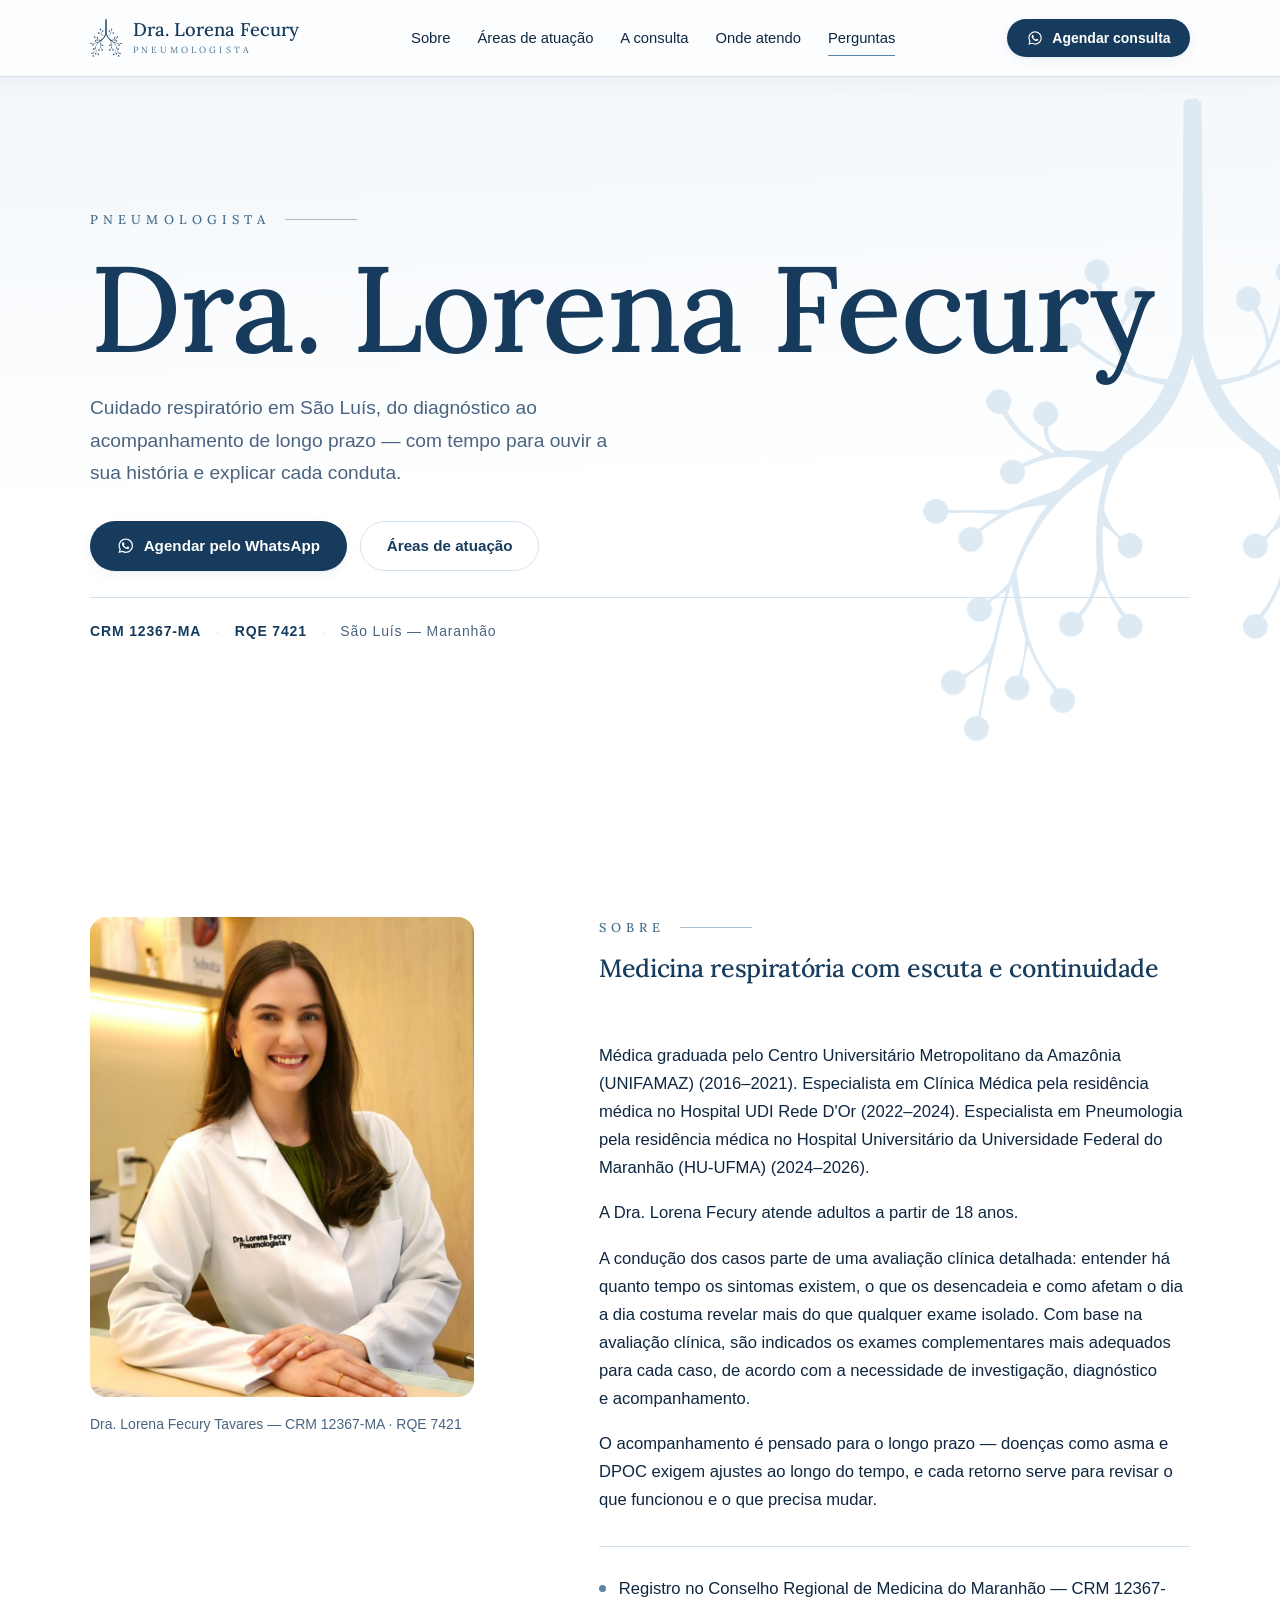
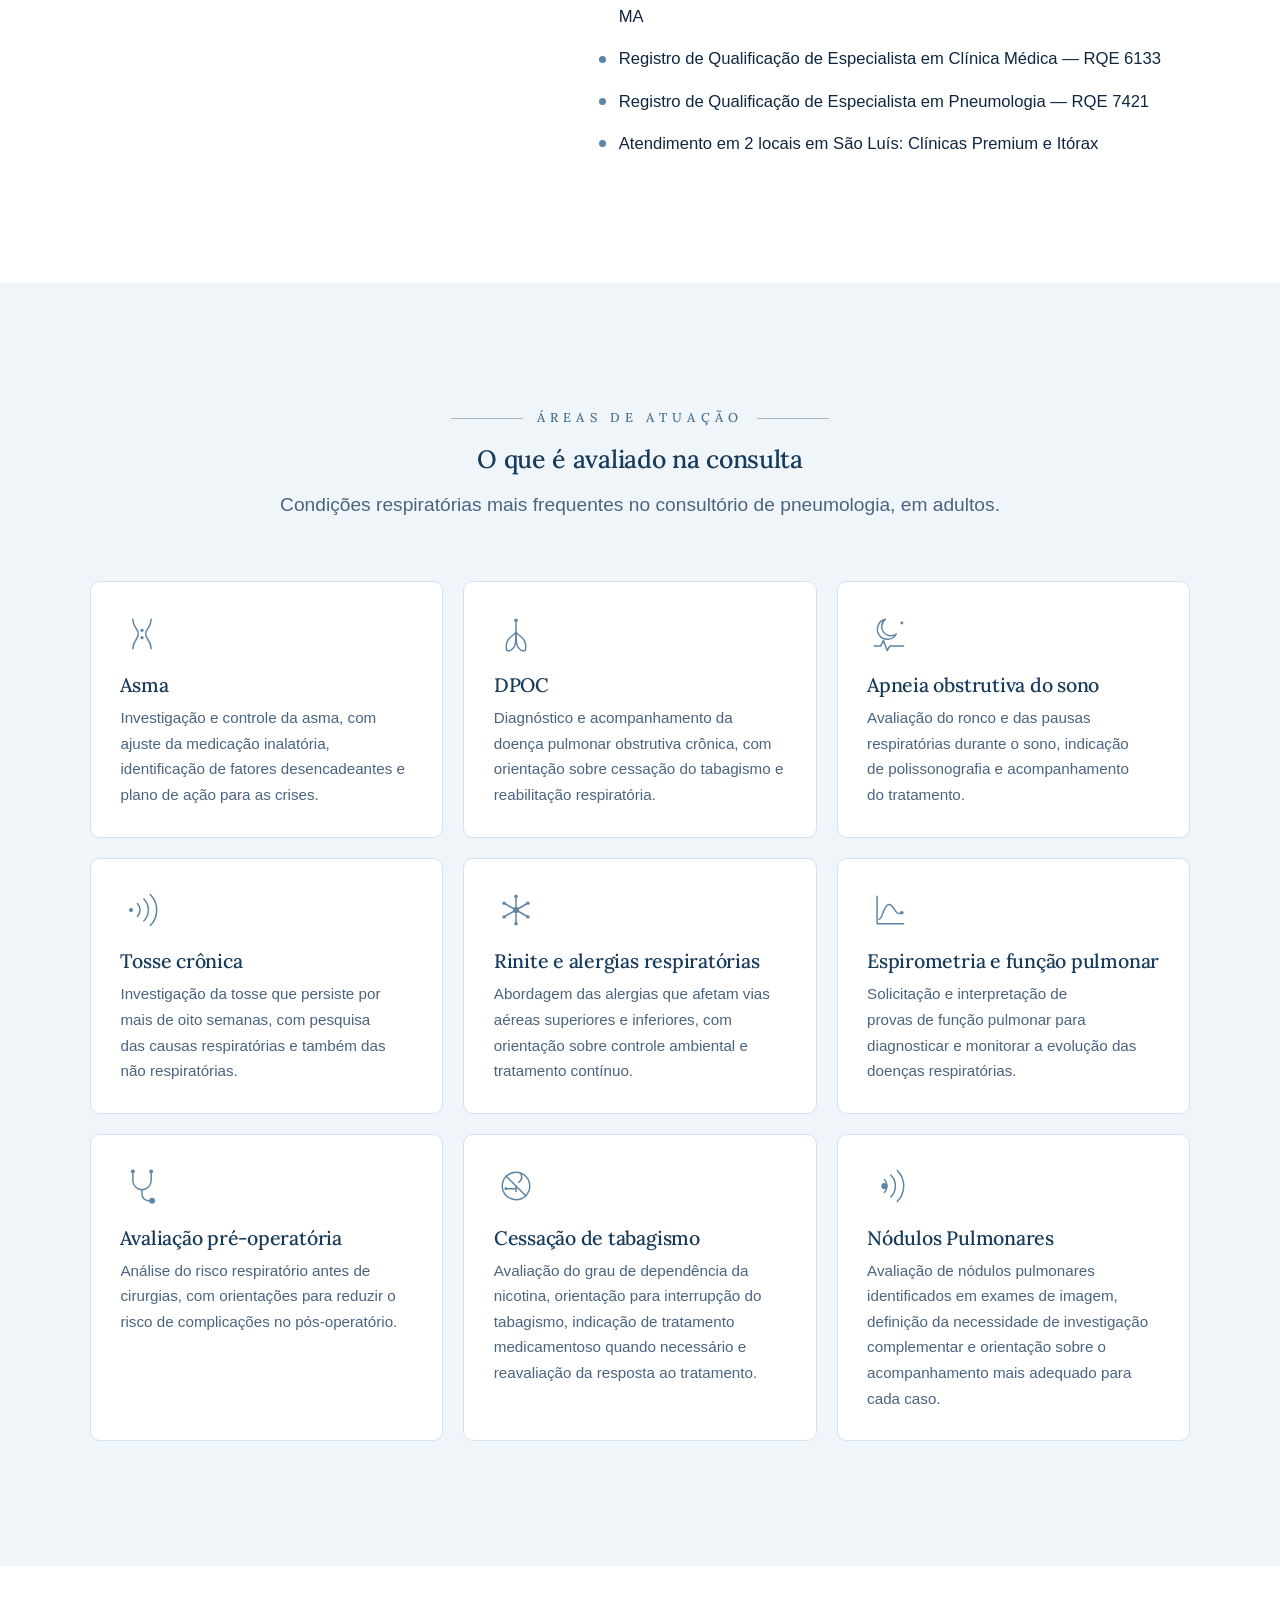
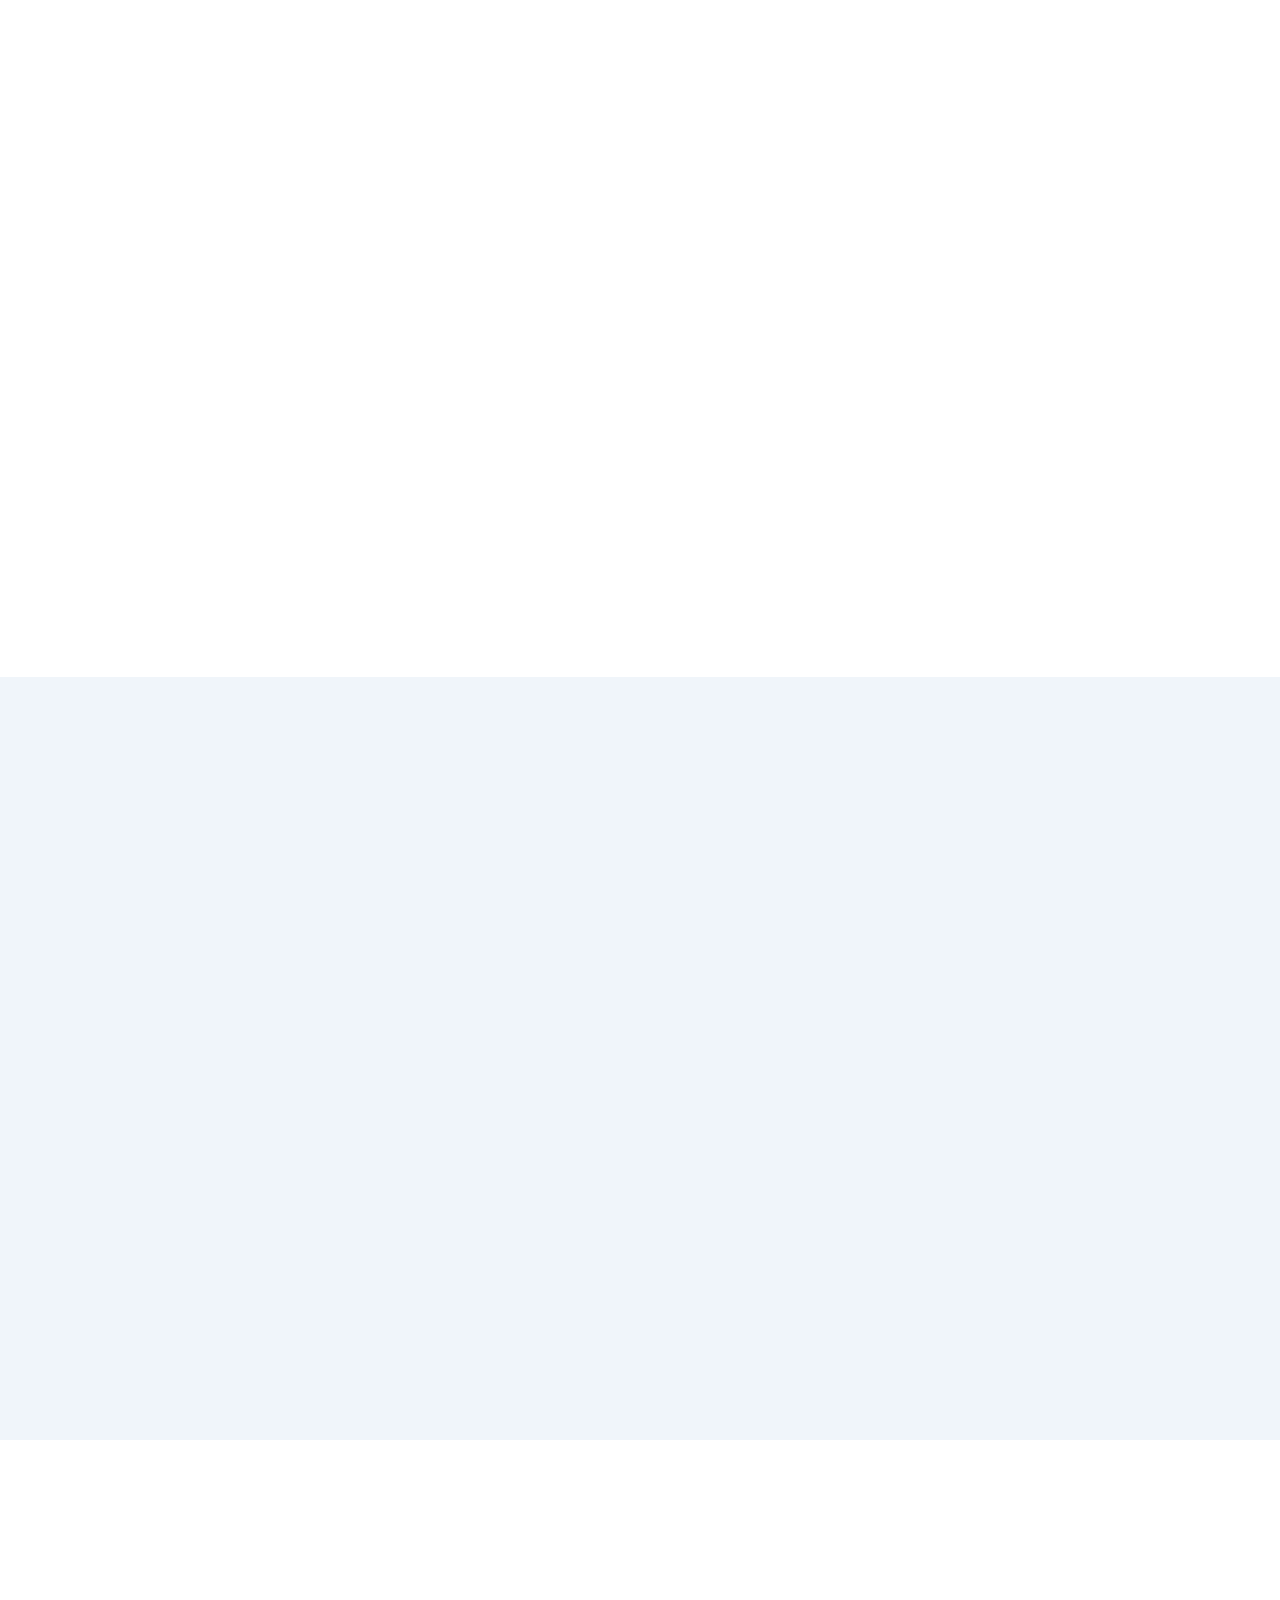
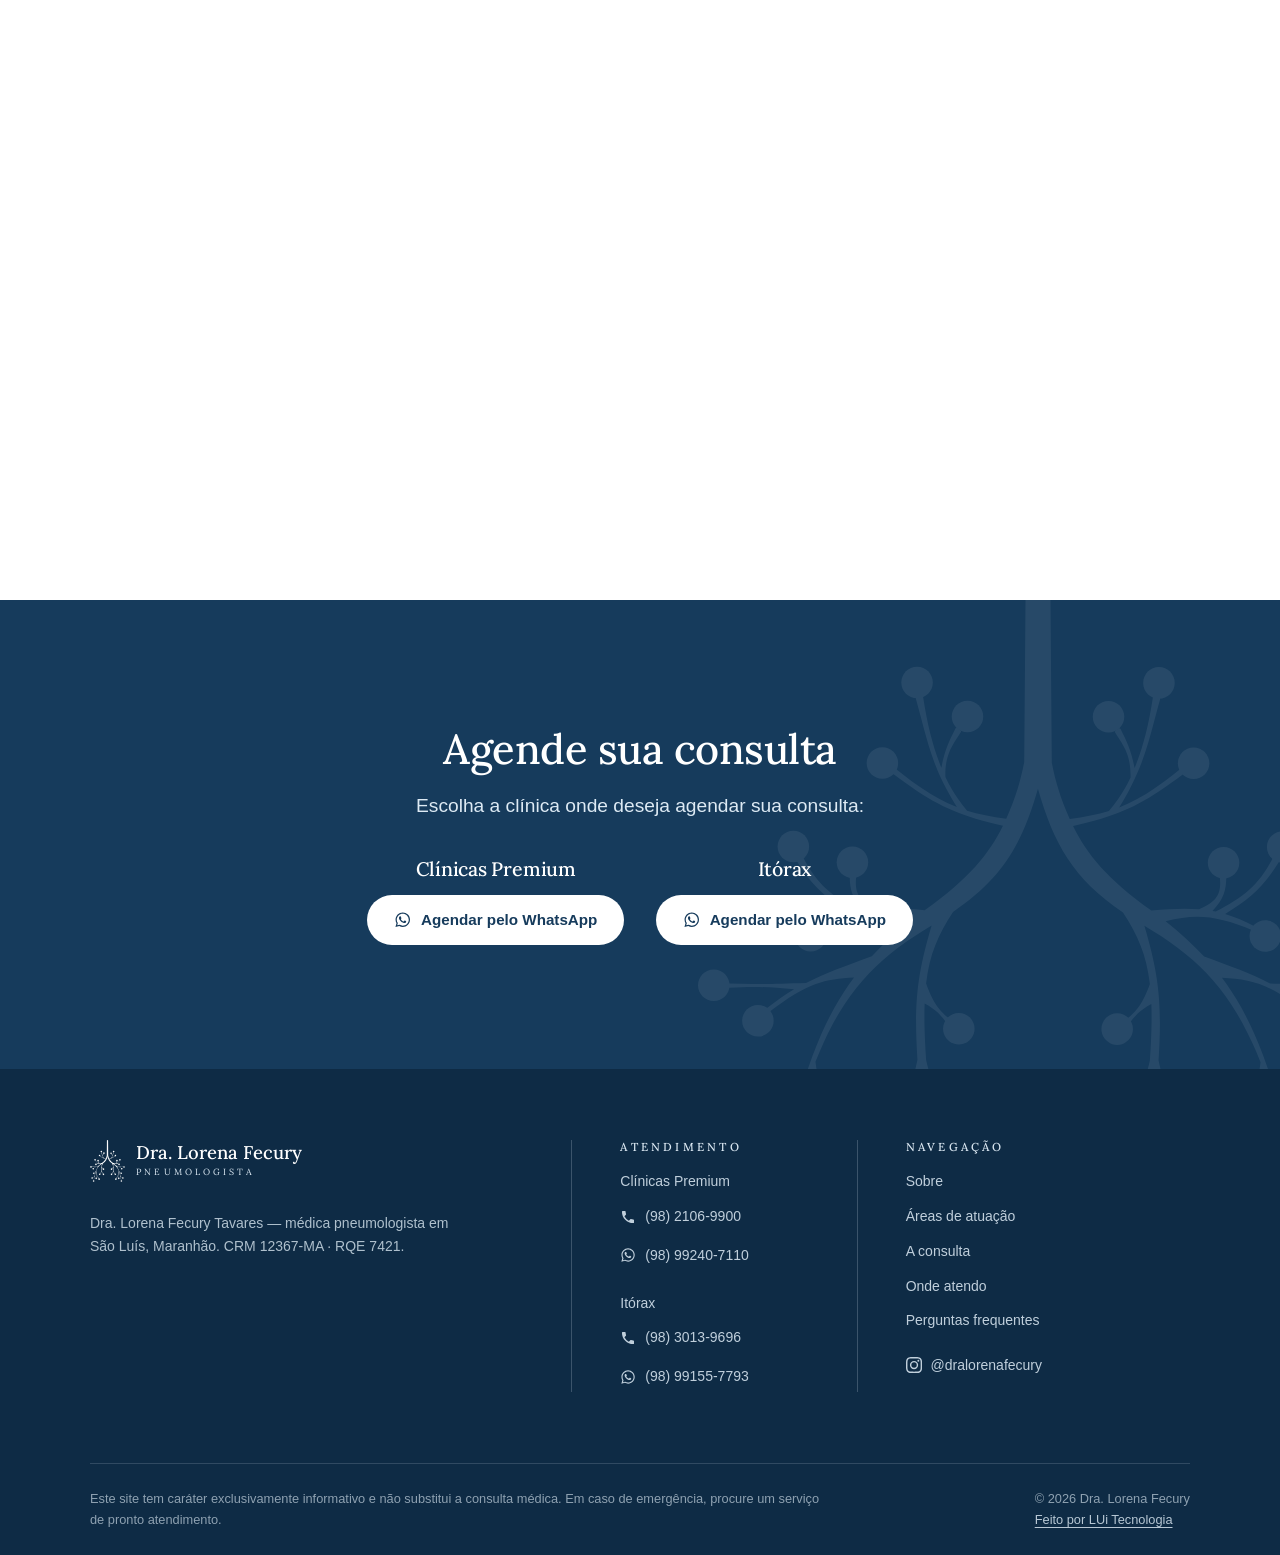
==== commit a51041c3: "Add popover for clinic selection and enhance scheduling options" ====
--- a/index.html
+++ b/index.html
@@ -2,12 +2,13 @@
 <html lang="pt-BR" class="no-js">
 <head>
 <meta charset="utf-8">
-<meta name="viewport" content="width=device-width, initial-scale=1">
+<meta name="viewport" content="width=device-width, initial-scale=1, viewport-fit=cover">
 
 <title>Dra. Lorena Fecury — Pneumologista em São Luís (MA)</title>
 <meta name="description" content="Pneumologista em São Luís (MA). Avaliação e tratamento de asma, DPOC, apneia do sono e tosse crônica. CRM 12367-MA · RQE 7421. Agende pelo WhatsApp.">
 <meta name="author" content="Dra. Lorena Fecury Tavares">
 <meta name="robots" content="index, follow, max-image-preview:large">
+<meta name="format-detection" content="telephone=no">
 <link rel="canonical" href="https://www.dralorenafecury.com.br/">
 <meta name="theme-color" content="#163B5C">
 
@@ -104,12 +105,14 @@
         },
         {
           "@type": "MedicalClinic",
-          "name": "Itorax",
+          "name": "Itórax",
           "telephone": "+55-98-3013-9696",
           "address": {
             "@type": "PostalAddress",
+            "streetAddress": "Rua das Araras, 11, Jardim Renascença",
             "addressLocality": "São Luís",
             "addressRegion": "MA",
+            "postalCode": "65075-840",
             "addressCountry": "BR"
           }
         }
@@ -150,32 +153,27 @@
         {
           "@type": "Question",
           "name": "Como agendo uma consulta?",
-          "acceptedAnswer": { "@type": "Answer", "text": "O agendamento é feito diretamente com a secretaria da clínica de sua preferência, pelo WhatsApp ou por telefone. Nas duas unidades o horário é confirmado no momento do contato." }
+          "acceptedAnswer": { "@type": "Answer", "text": "O agendamento é feito diretamente pelo WhatsApp ou telefone da clínica de sua preferência." }
         },
         {
           "@type": "Question",
-          "name": "O atendimento é por convênio ou particular?",
-          "acceptedAnswer": { "@type": "Answer", "text": "As formas de atendimento variam conforme a clínica e o convênio. Consulte a secretaria pelo WhatsApp antes de agendar para confirmar a cobertura do seu plano." }
+          "name": "Aceita plano de saúde para consultas?",
+          "acceptedAnswer": { "@type": "Answer", "text": "Não. As consultas são realizadas exclusivamente de forma particular." }
         },
         {
           "@type": "Question",
           "name": "O que devo levar na primeira consulta?",
-          "acceptedAnswer": { "@type": "Answer", "text": "Documento com foto, carteirinha do convênio quando houver, a lista das medicações que você usa e os exames anteriores, principalmente exames de imagem do tórax e provas de função pulmonar." }
+          "acceptedAnswer": { "@type": "Answer", "text": "Caso tenha exames, leve-os à consulta, especialmente aqueles relacionados à sua saúde respiratória. Tenha em mãos as informações sobre todos os medicamentos que utiliza. Se utiliza medicamentos inalatórios, leve também seu dispositivo inalatório." }
         },
         {
           "@type": "Question",
           "name": "Quando devo procurar um pneumologista?",
-          "acceptedAnswer": { "@type": "Answer", "text": "Procure avaliação diante de falta de ar, tosse que persiste por semanas, chiado no peito, ronco com pausas na respiração durante o sono, cansaço ao esforço ou infecções respiratórias de repetição." }
+          "acceptedAnswer": { "@type": "Answer", "text": "Se você tem falta de ar, cansaço aos esforços, tosse por mais de 3 semanas, chiado no peito, ronco com pausas na respiração ou infecções respiratórias de repetição, é hora de buscar avaliação com pneumologista." }
         },
         {
           "@type": "Question",
-          "name": "A espirometria é feita na própria consulta?",
-          "acceptedAnswer": { "@type": "Answer", "text": "A espirometria é solicitada quando há indicação clínica e realizada em serviço habilitado. Confirme com a secretaria a disponibilidade do exame na unidade em que você será atendido." }
-        },
-        {
-          "@type": "Question",
-          "name": "Quanto tempo dura a consulta?",
-          "acceptedAnswer": { "@type": "Answer", "text": "A primeira consulta é mais longa, porque inclui a história clínica completa e o exame físico. O tempo varia conforme o caso e a necessidade de revisar exames já realizados." }
+          "name": "Como é a primeira consulta?",
+          "acceptedAnswer": { "@type": "Answer", "text": "Na primeira consulta, é realizada uma avaliação detalhada da sua história de saúde, dos seus sintomas e dos exames já realizados para definir a melhor abordagem para o seu caso." }
         }
       ]
     }
@@ -216,12 +214,12 @@
       <a class="nav__link" href="#consulta">A consulta</a>
       <a class="nav__link" href="#locais">Onde atendo</a>
       <a class="nav__link" href="#perguntas">Perguntas</a>
-      <a class="btn btn--primary btn--sm" href="https://wa.me/5598992407110?text=Ol%C3%A1!%20Vim%20pelo%20site%20e%20gostaria%20de%20agendar%20uma%20consulta%20com%20a%20Dra.%20Lorena%20Fecury." target="_blank" rel="noopener">
+      <a class="btn btn--primary btn--sm" data-wa-open href="https://wa.me/5598992407110?text=Ol%C3%A1!%20Vim%20pelo%20site%20e%20gostaria%20de%20agendar%20uma%20consulta%20com%20a%20Dra.%20Lorena%20Fecury." target="_blank" rel="noopener">
         <svg class="ico" aria-hidden="true"><use href="#i-wa"></use></svg>Agendar
       </a>
     </nav>
 
-    <a class="btn btn--primary btn--sm header__cta" href="https://wa.me/5598992407110?text=Ol%C3%A1!%20Vim%20pelo%20site%20e%20gostaria%20de%20agendar%20uma%20consulta%20com%20a%20Dra.%20Lorena%20Fecury." target="_blank" rel="noopener">
+    <a class="btn btn--primary btn--sm header__cta" data-wa-open href="https://wa.me/5598992407110?text=Ol%C3%A1!%20Vim%20pelo%20site%20e%20gostaria%20de%20agendar%20uma%20consulta%20com%20a%20Dra.%20Lorena%20Fecury." target="_blank" rel="noopener">
       <svg class="ico" aria-hidden="true"><use href="#i-wa"></use></svg>Agendar consulta
     </a>
   </div>
@@ -284,7 +282,7 @@
         <h1 class="hero__title" id="hero-titulo">Dra. Lorena Fecury</h1>
         <p class="hero__lead">Cuidado respiratório em São Luís, do diagnóstico ao acompanhamento de longo prazo — com tempo para ouvir a sua história e explicar cada conduta.</p>
         <div class="hero__actions">
-          <a class="btn btn--primary" href="https://wa.me/5598992407110?text=Ol%C3%A1!%20Vim%20pelo%20site%20e%20gostaria%20de%20agendar%20uma%20consulta%20com%20a%20Dra.%20Lorena%20Fecury." target="_blank" rel="noopener">
+          <a class="btn btn--primary" data-wa-open href="https://wa.me/5598992407110?text=Ol%C3%A1!%20Vim%20pelo%20site%20e%20gostaria%20de%20agendar%20uma%20consulta%20com%20a%20Dra.%20Lorena%20Fecury." target="_blank" rel="noopener">
             <svg class="ico" aria-hidden="true"><use href="#i-wa"></use></svg>Agendar pelo WhatsApp
           </a>
           <a class="btn btn--ghost" href="#atuacao">Áreas de atuação</a>
@@ -311,15 +309,16 @@
           <span class="kicker kicker--rule">Sobre</span>
           <h2 id="sobre-titulo">Medicina respiratória com escuta e continuidade</h2>
         </div>
-        <!-- REVISAR: texto a ser validado pela Dra. Lorena (formação, títulos, abordagem) -->
-        <p>Médica formada em Medicina com residência em Pneumologia, a Dra. Lorena Fecury atende adultos com doenças respiratórias crônicas e agudas em São Luís, no Maranhão.</p>
-        <p>A condução dos casos parte de uma avaliação clínica detalhada: entender há quanto tempo os sintomas existem, o que os desencadeia e como afetam o dia a dia costuma revelar mais do que qualquer exame isolado. A partir daí, exames complementares são solicitados apenas quando mudam a conduta.</p>
+        <p>Médica graduada pelo Centro Universitário Metropolitano da Amazônia (UNIFAMAZ) (2016–2021). Especialista em Clínica Médica pela residência médica no Hospital UDI Rede D'Or (2022–2024). Especialista em Pneumologia pela residência médica no Hospital Universitário da Universidade Federal do Maranhão (HU-UFMA) (2024–2026).</p>
+        <p>A Dra. Lorena Fecury atende adultos a partir de 18 anos.</p>
+        <p>A condução dos casos parte de uma avaliação clínica detalhada: entender há quanto tempo os sintomas existem, o que os desencadeia e como afetam o dia a dia costuma revelar mais do que qualquer exame isolado. Com base na avaliação clínica, são indicados os exames complementares mais adequados para cada caso, de acordo com a necessidade de investigação, diagnóstico e acompanhamento.</p>
         <p>O acompanhamento é pensado para o longo prazo — doenças como asma e DPOC exigem ajustes ao longo do tempo, e cada retorno serve para revisar o que funcionou e o que precisa mudar.</p>
 
         <ul class="creds">
           <li>Registro no Conselho Regional de Medicina do Maranhão — CRM 12367-MA</li>
+          <li>Registro de Qualificação de Especialista em Clínica Médica — RQE 6133</li>
           <li>Registro de Qualificação de Especialista em Pneumologia — RQE 7421</li>
-          <li>Atendimento em duas unidades em São Luís: Clínicas Premium e Itorax</li>
+          <li>Atendimento em 2 locais em São Luís: Clínicas Premium e Itórax</li>
         </ul>
       </div>
     </div>
@@ -412,7 +411,31 @@
             <circle class="dot" cx="35" cy="40" r="3.2"/>
           </svg>
           <h3>Avaliação pré-operatória</h3>
-          <p>Análise do risco respiratório antes de cirurgias, com orientações para reduzir a chance de complicações no pós-operatório.</p>
+          <p>Análise do risco respiratório antes de cirurgias, com orientações para reduzir o risco de complicações no pós-operatório.</p>
+        </li>
+
+        <li class="card reveal" style="--i:7">
+          <svg class="card__icon" viewBox="0 0 48 48" aria-hidden="true">
+            <path class="draw" style="--len:11" d="M13 27h11"/>
+            <path class="draw" style="--len:6" d="M24 24v6"/>
+            <path class="draw" style="--len:11" d="M27 20c3-2 4-6 2-10"/>
+            <circle class="draw" style="--len:94" cx="24" cy="24" r="15" fill="none"/>
+            <path class="draw" style="--len:31" d="M13 13 35 35"/>
+            <circle class="dot" cx="13" cy="27" r="1.6"/>
+          </svg>
+          <h3>Cessação de tabagismo</h3>
+          <p>Avaliação do grau de dependência da nicotina, orientação para interrupção do tabagismo, indicação de tratamento medicamentoso quando necessário e reavaliação da resposta ao tratamento.</p>
+        </li>
+
+        <li class="card reveal" style="--i:8">
+          <svg class="card__icon" viewBox="0 0 48 48" aria-hidden="true">
+            <path class="draw" style="--len:16" d="M19 17a10 10 0 0 1 0 14"/>
+            <path class="draw" style="--len:27" d="M26 12a17 17 0 0 1 0 24"/>
+            <path class="draw" style="--len:38" d="M33 7a24 24 0 0 1 0 34"/>
+            <circle class="dot" cx="19" cy="24" r="3.4"/>
+          </svg>
+          <h3>Nódulos Pulmonares</h3>
+          <p>Avaliação de nódulos pulmonares identificados em exames de imagem, definição da necessidade de investigação complementar e orientação sobre o acompanhamento mais adequado para cada caso.</p>
         </li>
       </ul>
     </div>
@@ -436,17 +459,17 @@
         <li class="step reveal" style="--i:1">
           <span class="step__bullet" aria-hidden="true"></span>
           <h3>Exame físico</h3>
-          <p>Avaliação clínica completa, com ausculta pulmonar, verificação dos sinais vitais e da oxigenação.</p>
+          <p>Exame físico completo e direcionado, contribuindo para uma avaliação clínica criteriosa e para a definição da conduta mais adequada.</p>
         </li>
         <li class="step reveal" style="--i:2">
           <span class="step__bullet" aria-hidden="true"></span>
-          <h3>Exames, se necessário</h3>
-          <p>Quando há indicação, são solicitados espirometria, exames de imagem ou polissonografia — sempre com um objetivo definido.</p>
+          <h3>Exames complementares</h3>
+          <p>Os exames complementares são indicados conforme a necessidade de cada caso, contribuindo para a investigação diagnóstica, o planejamento terapêutico e o acompanhamento da evolução clínica.</p>
         </li>
         <li class="step reveal" style="--i:3">
           <span class="step__bullet" aria-hidden="true"></span>
           <h3>Plano de cuidado</h3>
-          <p>Definição da conduta, orientações por escrito e combinação do retorno para revisar a resposta ao tratamento.</p>
+          <p>Definição da conduta, orientações individualizadas e programação do acompanhamento conforme a necessidade de cada caso.</p>
         </li>
       </ol>
     </div>
@@ -458,7 +481,7 @@
       <div class="section__head section__head--center reveal">
         <span class="kicker kicker--rule">Onde atendo</span>
         <h2 id="locais-titulo">Duas unidades em São Luís</h2>
-        <p>Escolha a unidade mais conveniente e fale direto com a secretaria para agendar.</p>
+        <p>Escolha a unidade de sua preferência e agende sua consulta pelos contatos abaixo.</p>
       </div>
 
       <div class="places">
@@ -471,7 +494,11 @@
             </li>
             <li>
               <svg class="ico" aria-hidden="true"><use href="#i-tel"></use></svg>
-              <span><a href="tel:+559821069900">(98) 2106-9900</a> · <a href="tel:+5598992407110">(98) 99240-7110</a></span>
+              <span><a href="tel:+559821069900">(98) 2106-9900</a></span>
+            </li>
+            <li>
+              <svg class="ico" aria-hidden="true"><use href="#i-wa"></use></svg>
+              <span><a href="tel:+5598992407110">(98) 99240-7110</a></span>
             </li>
           </ul>
           <div class="place__actions">
@@ -483,23 +510,26 @@
         </article>
 
         <article class="place reveal" style="--i:1">
-          <h3>Itorax</h3>
+          <h3>Itórax</h3>
           <ul class="place__list">
             <li>
               <svg class="ico" aria-hidden="true"><use href="#i-pin"></use></svg>
-              <!-- PENDENTE: endereço completo da Itorax (não consta no guia de marca) -->
-              <span>São Luís — MA<br>Endereço completo a confirmar com a secretaria.</span>
+              <span>Rua das Araras, 11, Jardim Renascença<br>São Luís — MA · CEP 65075-840</span>
             </li>
             <li>
               <svg class="ico" aria-hidden="true"><use href="#i-tel"></use></svg>
-              <span><a href="tel:+559830139696">(98) 3013-9696</a> · <a href="tel:+5598991557793">(98) 99155-7793</a></span>
+              <span><a href="tel:+559830139696">(98) 3013-9696</a></span>
+            </li>
+            <li>
+              <svg class="ico" aria-hidden="true"><use href="#i-wa"></use></svg>
+              <span><a href="tel:+5598991557793">(98) 99155-7793</a></span>
             </li>
           </ul>
           <div class="place__actions">
-            <a class="btn btn--primary btn--sm" href="https://wa.me/5598991557793?text=Ol%C3%A1!%20Gostaria%20de%20agendar%20uma%20consulta%20com%20a%20Dra.%20Lorena%20Fecury%20na%20Itorax." target="_blank" rel="noopener">
+            <a class="btn btn--primary btn--sm" href="https://wa.me/5598991557793?text=Ol%C3%A1!%20Gostaria%20de%20agendar%20uma%20consulta%20com%20a%20Dra.%20Lorena%20Fecury%20na%20It%C3%B3rax." target="_blank" rel="noopener">
               <svg class="ico" aria-hidden="true"><use href="#i-wa"></use></svg>WhatsApp
             </a>
-            <a class="btn btn--ghost btn--sm" href="https://www.google.com/maps/search/?api=1&amp;query=Itorax+S%C3%A3o+Lu%C3%ADs+MA" target="_blank" rel="noopener">Ver no mapa</a>
+            <a class="btn btn--ghost btn--sm" href="https://www.google.com/maps/search/?api=1&amp;query=Rua+das+Araras+11+Jardim+Renasce%C3%A7a+S%C3%A3o+Lu%C3%ADs+MA" target="_blank" rel="noopener">Ver no mapa</a>
           </div>
         </article>
       </div>
@@ -517,32 +547,27 @@
       <div class="faq reveal">
         <details class="faq__item">
           <summary>Como agendo uma consulta?<span class="faq__sign" aria-hidden="true"></span></summary>
-          <div class="faq__body"><div><p>O agendamento é feito diretamente com a secretaria da clínica de sua preferência, pelo WhatsApp ou por telefone. Nas duas unidades o horário é confirmado no momento do contato.</p></div></div>
+          <div class="faq__body"><div><p>O agendamento é feito diretamente pelo WhatsApp ou telefone da clínica de sua preferência.</p></div></div>
         </details>
 
         <details class="faq__item">
-          <summary>O atendimento é por convênio ou particular?<span class="faq__sign" aria-hidden="true"></span></summary>
-          <div class="faq__body"><div><p>As formas de atendimento variam conforme a clínica e o convênio. Consulte a secretaria pelo WhatsApp antes de agendar para confirmar a cobertura do seu plano.</p></div></div>
+          <summary>Aceita plano de saúde para consultas?<span class="faq__sign" aria-hidden="true"></span></summary>
+          <div class="faq__body"><div><p>Não. As consultas são realizadas exclusivamente de forma particular.</p></div></div>
         </details>
 
         <details class="faq__item">
           <summary>O que devo levar na primeira consulta?<span class="faq__sign" aria-hidden="true"></span></summary>
-          <div class="faq__body"><div><p>Documento com foto, carteirinha do convênio quando houver, a lista das medicações que você usa e os exames anteriores — principalmente exames de imagem do tórax e provas de função pulmonar.</p></div></div>
+          <div class="faq__body"><div><p>Caso tenha exames, leve-os à consulta, especialmente aqueles relacionados à sua saúde respiratória. Tenha em mãos as informações sobre todos os medicamentos que utiliza. Se utiliza medicamentos inalatórios, leve também seu dispositivo inalatório.</p></div></div>
         </details>
 
         <details class="faq__item">
           <summary>Quando devo procurar um pneumologista?<span class="faq__sign" aria-hidden="true"></span></summary>
-          <div class="faq__body"><div><p>Procure avaliação diante de falta de ar, tosse que persiste por semanas, chiado no peito, ronco com pausas na respiração durante o sono, cansaço ao esforço ou infecções respiratórias de repetição.</p></div></div>
+          <div class="faq__body"><div><p>Se você tem falta de ar, cansaço aos esforços, tosse por mais de 3 semanas, chiado no peito, ronco com pausas na respiração ou infecções respiratórias de repetição, é hora de buscar avaliação com pneumologista.</p></div></div>
         </details>
 
         <details class="faq__item">
-          <summary>A espirometria é feita na própria consulta?<span class="faq__sign" aria-hidden="true"></span></summary>
-          <div class="faq__body"><div><p>A espirometria é solicitada quando há indicação clínica e realizada em serviço habilitado. Confirme com a secretaria a disponibilidade do exame na unidade em que você será atendido.</p></div></div>
-        </details>
-
-        <details class="faq__item">
-          <summary>Quanto tempo dura a consulta?<span class="faq__sign" aria-hidden="true"></span></summary>
-          <div class="faq__body"><div><p>A primeira consulta é mais longa, porque inclui a história clínica completa e o exame físico. O tempo varia conforme o caso e a necessidade de revisar exames já realizados.</p></div></div>
+          <summary>Como é a primeira consulta?<span class="faq__sign" aria-hidden="true"></span></summary>
+          <div class="faq__body"><div><p>Na primeira consulta, é realizada uma avaliação detalhada da sua história de saúde, dos seus sintomas e dos exames já realizados para definir a melhor abordagem para o seu caso.</p></div></div>
         </details>
       </div>
     </div>
@@ -552,12 +577,22 @@
   <section class="section cta" aria-labelledby="cta-titulo">
     <img class="cta__mark" src="assets/img/logo-pulmao-branco.svg" alt="" width="684" height="815" loading="lazy" aria-hidden="true">
     <div class="container cta__inner reveal">
-      <span class="kicker kicker--rule" style="justify-content:center">Agende sua consulta</span>
-      <h2 id="cta-titulo">Vamos cuidar da sua respiração</h2>
-      <p>Fale com a secretaria pelo WhatsApp e escolha o horário na unidade mais conveniente.</p>
-      <a class="btn btn--light" href="https://wa.me/5598992407110?text=Ol%C3%A1!%20Vim%20pelo%20site%20e%20gostaria%20de%20agendar%20uma%20consulta%20com%20a%20Dra.%20Lorena%20Fecury." target="_blank" rel="noopener">
-        <svg class="ico" aria-hidden="true"><use href="#i-wa"></use></svg>Agendar pelo WhatsApp
-      </a>
+      <h2 id="cta-titulo">Agende sua consulta</h2>
+      <p>Escolha a clínica onde deseja agendar sua consulta:</p>
+      <div class="cta__choices">
+        <div class="cta__choice">
+          <h3>Clínicas Premium</h3>
+          <a class="btn btn--light" href="https://wa.me/5598992407110?text=Ol%C3%A1!%20Gostaria%20de%20agendar%20uma%20consulta%20com%20a%20Dra.%20Lorena%20Fecury%20na%20Cl%C3%ADnicas%20Premium." target="_blank" rel="noopener">
+            <svg class="ico" aria-hidden="true"><use href="#i-wa"></use></svg>Agendar pelo WhatsApp
+          </a>
+        </div>
+        <div class="cta__choice">
+          <h3>Itórax</h3>
+          <a class="btn btn--light" href="https://wa.me/5598991557793?text=Ol%C3%A1!%20Gostaria%20de%20agendar%20uma%20consulta%20com%20a%20Dra.%20Lorena%20Fecury%20na%20It%C3%B3rax." target="_blank" rel="noopener">
+            <svg class="ico" aria-hidden="true"><use href="#i-wa"></use></svg>Agendar pelo WhatsApp
+          </a>
+        </div>
+      </div>
     </div>
   </section>
 
@@ -584,7 +619,7 @@
           <li><span>Clínicas Premium</span></li>
           <li><a href="tel:+559821069900"><svg class="ico" aria-hidden="true"><use href="#i-tel"></use></svg>(98) 2106-9900</a></li>
           <li><a href="https://wa.me/5598992407110" target="_blank" rel="noopener"><svg class="ico" aria-hidden="true"><use href="#i-wa"></use></svg>(98) 99240-7110</a></li>
-          <li style="margin-top:.6rem"><span>Itorax</span></li>
+          <li style="margin-top:.6rem"><span>Itórax</span></li>
           <li><a href="tel:+559830139696"><svg class="ico" aria-hidden="true"><use href="#i-tel"></use></svg>(98) 3013-9696</a></li>
           <li><a href="https://wa.me/5598991557793" target="_blank" rel="noopener"><svg class="ico" aria-hidden="true"><use href="#i-wa"></use></svg>(98) 99155-7793</a></li>
         </ul>
@@ -610,9 +645,25 @@
   </div>
 </footer>
 
-<a class="fab" href="https://wa.me/5598992407110?text=Ol%C3%A1!%20Vim%20pelo%20site%20e%20gostaria%20de%20agendar%20uma%20consulta%20com%20a%20Dra.%20Lorena%20Fecury." target="_blank" rel="noopener" aria-label="Agendar consulta pelo WhatsApp">
+<a class="fab" data-wa-open href="https://wa.me/5598992407110?text=Ol%C3%A1!%20Vim%20pelo%20site%20e%20gostaria%20de%20agendar%20uma%20consulta%20com%20a%20Dra.%20Lorena%20Fecury." target="_blank" rel="noopener" aria-label="Agendar consulta pelo WhatsApp">
   <svg class="ico" aria-hidden="true"><use href="#i-wa"></use></svg>Agendar
 </a>
+
+<div class="wa-picker" id="wa-picker" hidden>
+  <div class="wa-picker__backdrop" data-wa-close></div>
+  <div class="wa-picker__panel" role="dialog" aria-modal="true" aria-labelledby="wa-picker-title">
+    <button type="button" class="wa-picker__close" data-wa-close aria-label="Fechar">
+      <svg class="ico" aria-hidden="true" viewBox="0 0 24 24" fill="none"><path d="M6 6l12 12M18 6L6 18" stroke="currentColor" stroke-width="2" stroke-linecap="round"/></svg>
+    </button>
+    <p id="wa-picker-title">Escolha a clínica para agendar pelo WhatsApp</p>
+    <a class="btn btn--primary btn--block" href="https://wa.me/5598992407110?text=Ol%C3%A1!%20Gostaria%20de%20agendar%20uma%20consulta%20com%20a%20Dra.%20Lorena%20Fecury%20na%20Cl%C3%ADnicas%20Premium." target="_blank" rel="noopener">
+      <svg class="ico" aria-hidden="true"><use href="#i-wa"></use></svg>Clínicas Premium
+    </a>
+    <a class="btn btn--primary btn--block" href="https://wa.me/5598991557793?text=Ol%C3%A1!%20Gostaria%20de%20agendar%20uma%20consulta%20com%20a%20Dra.%20Lorena%20Fecury%20na%20It%C3%B3rax." target="_blank" rel="noopener">
+      <svg class="ico" aria-hidden="true"><use href="#i-wa"></use></svg>Itórax
+    </a>
+  </div>
+</div>
 
 <script src="assets/js/main.js" defer></script>
 </body>
--- a/assets/css/style.css
+++ b/assets/css/style.css
@@ -82,6 +82,9 @@
 html {
   -webkit-text-size-adjust: 100%;
   scroll-behavior: smooth;
+  /* Feedback de toque já é dado por :active e pelo preenchimento deslizante
+     dos botões — o flash cinza padrão do navegador ficaria dessincronizado. */
+  -webkit-tap-highlight-color: transparent;
 }
 
 body {
@@ -308,11 +311,9 @@
   transition: transform 0.42s var(--ease-out);
 }
 
-.btn:hover,
 .btn:focus-visible {
   transform: translateY(-2px);
 }
-.btn:hover::before,
 .btn:focus-visible::before {
   transform: translateY(0);
 }
@@ -328,7 +329,6 @@
 .btn--primary::before {
   background: var(--blue);
 }
-.btn--primary:hover,
 .btn--primary:focus-visible {
   box-shadow: var(--shadow-md);
 }
@@ -341,9 +341,26 @@
 .btn--ghost::before {
   background: var(--sky);
 }
-.btn--ghost:hover,
 .btn--ghost:focus-visible {
   border-color: var(--blue);
+}
+
+/* Efeitos de :hover só para ponteiros com hover de verdade (mouse/trackpad):
+   em touch, :hover fica "grudado" após o toque até o usuário tocar em outro
+   lugar, deixando cards/botões com aparência de hover permanente. */
+@media (hover: hover) and (pointer: fine) {
+  .btn:hover {
+    transform: translateY(-2px);
+  }
+  .btn:hover::before {
+    transform: translateY(0);
+  }
+  .btn--primary:hover {
+    box-shadow: var(--shadow-md);
+  }
+  .btn--ghost:hover {
+    border-color: var(--blue);
+  }
 }
 
 .btn--light {
@@ -414,8 +431,10 @@
   flex: none;
   transition: transform 0.5s var(--ease-out);
 }
-.brand:hover .brand__mark {
-  transform: translateY(-2px) scale(1.04);
+@media (hover: hover) and (pointer: fine) {
+  .brand:hover .brand__mark {
+    transform: translateY(-2px) scale(1.04);
+  }
 }
 
 .brand__name {
@@ -467,14 +486,20 @@
   transition: transform 0.35s var(--ease-out);
 }
 
-.nav__link:hover,
 .nav__link:focus-visible {
   color: var(--navy);
 }
-.nav__link:hover::after,
 .nav__link:focus-visible::after,
 .nav__link[aria-current='true']::after {
   transform: scaleX(1);
+}
+@media (hover: hover) and (pointer: fine) {
+  .nav__link:hover {
+    color: var(--navy);
+  }
+  .nav__link:hover::after {
+    transform: scaleX(1);
+  }
 }
 
 .header__cta {
@@ -531,6 +556,8 @@
   .nav {
     position: fixed;
     inset: var(--header-h) 0 auto;
+    max-height: calc(100dvh - var(--header-h));
+    overflow-y: auto;
     flex-direction: column;
     align-items: stretch;
     gap: 0;
@@ -839,10 +866,12 @@
     border-color 0.4s var(--ease);
 }
 
-.card:hover {
-  transform: translateY(-5px);
-  border-color: var(--sky);
-  box-shadow: var(--shadow-md);
+@media (hover: hover) and (pointer: fine) {
+  .card:hover {
+    transform: translateY(-5px);
+    border-color: var(--sky);
+    box-shadow: var(--shadow-md);
+  }
 }
 
 .card__icon {
@@ -858,11 +887,6 @@
   transition: color 0.4s var(--ease), transform 0.5s var(--ease-out);
 }
 
-.card:hover .card__icon {
-  color: var(--navy);
-  transform: scale(1.06);
-}
-
 /* Traço que se redesenha no hover */
 .card__icon .draw {
   stroke-dasharray: var(--len, 200);
@@ -870,8 +894,14 @@
   transition: stroke-dashoffset 0.75s var(--ease-out);
 }
 
-.card:hover .card__icon .draw {
-  animation: redraw 0.9s var(--ease-out);
+@media (hover: hover) and (pointer: fine) {
+  .card:hover .card__icon {
+    color: var(--navy);
+    transform: scale(1.06);
+  }
+  .card:hover .card__icon .draw {
+    animation: redraw 0.9s var(--ease-out);
+  }
 }
 
 @keyframes redraw {
@@ -965,9 +995,11 @@
   transition: background-color 0.4s var(--ease), transform 0.4s var(--ease-out);
 }
 
-.step:hover .step__bullet {
-  background: var(--blue);
-  transform: scale(1.25);
+@media (hover: hover) and (pointer: fine) {
+  .step:hover .step__bullet {
+    background: var(--blue);
+    transform: scale(1.25);
+  }
 }
 
 /* --------------------------------------------------------------------------
@@ -994,9 +1026,11 @@
   transition: box-shadow 0.4s var(--ease), border-color 0.4s var(--ease);
 }
 
-.place:hover {
-  border-color: var(--sky);
-  box-shadow: var(--shadow-md);
+@media (hover: hover) and (pointer: fine) {
+  .place:hover {
+    border-color: var(--sky);
+    box-shadow: var(--shadow-md);
+  }
 }
 
 .place h3 {
@@ -1031,9 +1065,11 @@
   transition: color 0.25s var(--ease);
 }
 
-.place__list a:hover {
-  color: var(--navy);
-  text-decoration: underline;
+@media (hover: hover) and (pointer: fine) {
+  .place__list a:hover {
+    color: var(--navy);
+    text-decoration: underline;
+  }
 }
 
 .place__actions {
@@ -1074,8 +1110,10 @@
   display: none;
 }
 
-.faq__item summary:hover {
-  color: var(--blue-text);
+@media (hover: hover) and (pointer: fine) {
+  .faq__item summary:hover {
+    color: var(--blue-text);
+  }
 }
 
 /* Indicador + / − construído em CSS */
@@ -1176,6 +1214,25 @@
   color: var(--sky);
 }
 
+.cta__choices {
+  display: flex;
+  flex-wrap: wrap;
+  justify-content: center;
+  gap: 2rem;
+}
+
+.cta__choice {
+  display: flex;
+  flex-direction: column;
+  align-items: center;
+  gap: 0.9rem;
+}
+
+.cta__choice h3 {
+  color: var(--white);
+  font-size: var(--fs-h3);
+}
+
 /* --------------------------------------------------------------------------
    16. Footer — colunas com divisores verticais finos,
    mesmo padrão do rodapé da receita médica.
@@ -1252,9 +1309,11 @@
   gap: 0.55rem;
 }
 
-.footer__list a:hover {
-  color: var(--white);
-  text-decoration: underline;
+@media (hover: hover) and (pointer: fine) {
+  .footer__list a:hover {
+    color: var(--white);
+    text-decoration: underline;
+  }
 }
 
 .footer__bottom {
@@ -1283,17 +1342,21 @@
   transition: color 0.25s var(--ease);
 }
 
-.footer__bottom a:hover,
 .footer__bottom a:focus-visible {
   color: var(--white);
+}
+@media (hover: hover) and (pointer: fine) {
+  .footer__bottom a:hover {
+    color: var(--white);
+  }
 }
 
 /* Botão flutuante de WhatsApp (mobile) */
 .fab {
   position: fixed;
   z-index: 90;
-  right: 1rem;
-  bottom: 1rem;
+  right: max(1rem, env(safe-area-inset-right));
+  bottom: max(1rem, env(safe-area-inset-bottom));
   display: inline-flex;
   align-items: center;
   gap: 0.5rem;
@@ -1329,6 +1392,73 @@
   }
 }
 
+/* Popover "escolha a clínica" — aberto pelos botões genéricos de WhatsApp
+   (nav mobile, header__cta, hero, fab), que por padrão levam à Premium. */
+.wa-picker {
+  position: fixed;
+  inset: 0;
+  z-index: 200;
+  display: grid;
+  place-items: center;
+  padding: 1.25rem;
+}
+
+.wa-picker[hidden] {
+  display: none;
+}
+
+.wa-picker__backdrop {
+  position: absolute;
+  inset: 0;
+  background: rgba(14, 43, 69, 0.55);
+}
+
+.wa-picker__panel {
+  position: relative;
+  z-index: 1;
+  width: 100%;
+  max-width: 22rem;
+  padding: 2rem 1.75rem 1.75rem;
+  background: var(--white);
+  border-radius: var(--radius-lg);
+  box-shadow: var(--shadow-md);
+  text-align: center;
+}
+
+.wa-picker__panel p {
+  margin: 0 0 1.25rem;
+  color: var(--ink);
+  font-weight: 600;
+}
+
+.wa-picker__panel .btn + .btn {
+  margin-top: 0.75rem;
+}
+
+.wa-picker__close {
+  position: absolute;
+  top: 0.6rem;
+  right: 0.6rem;
+  display: inline-flex;
+  padding: 0.4rem;
+  color: var(--muted);
+  background: none;
+  border: none;
+  border-radius: 999px;
+  cursor: pointer;
+}
+
+.wa-picker__close:hover,
+.wa-picker__close:focus-visible {
+  color: var(--navy);
+  background: var(--pattern);
+}
+
+.wa-picker__close .ico {
+  width: 1.1rem;
+  height: 1.1rem;
+}
+
 /* --------------------------------------------------------------------------
    17. Movimento reduzido — respeita a preferência do sistema
    -------------------------------------------------------------------------- */
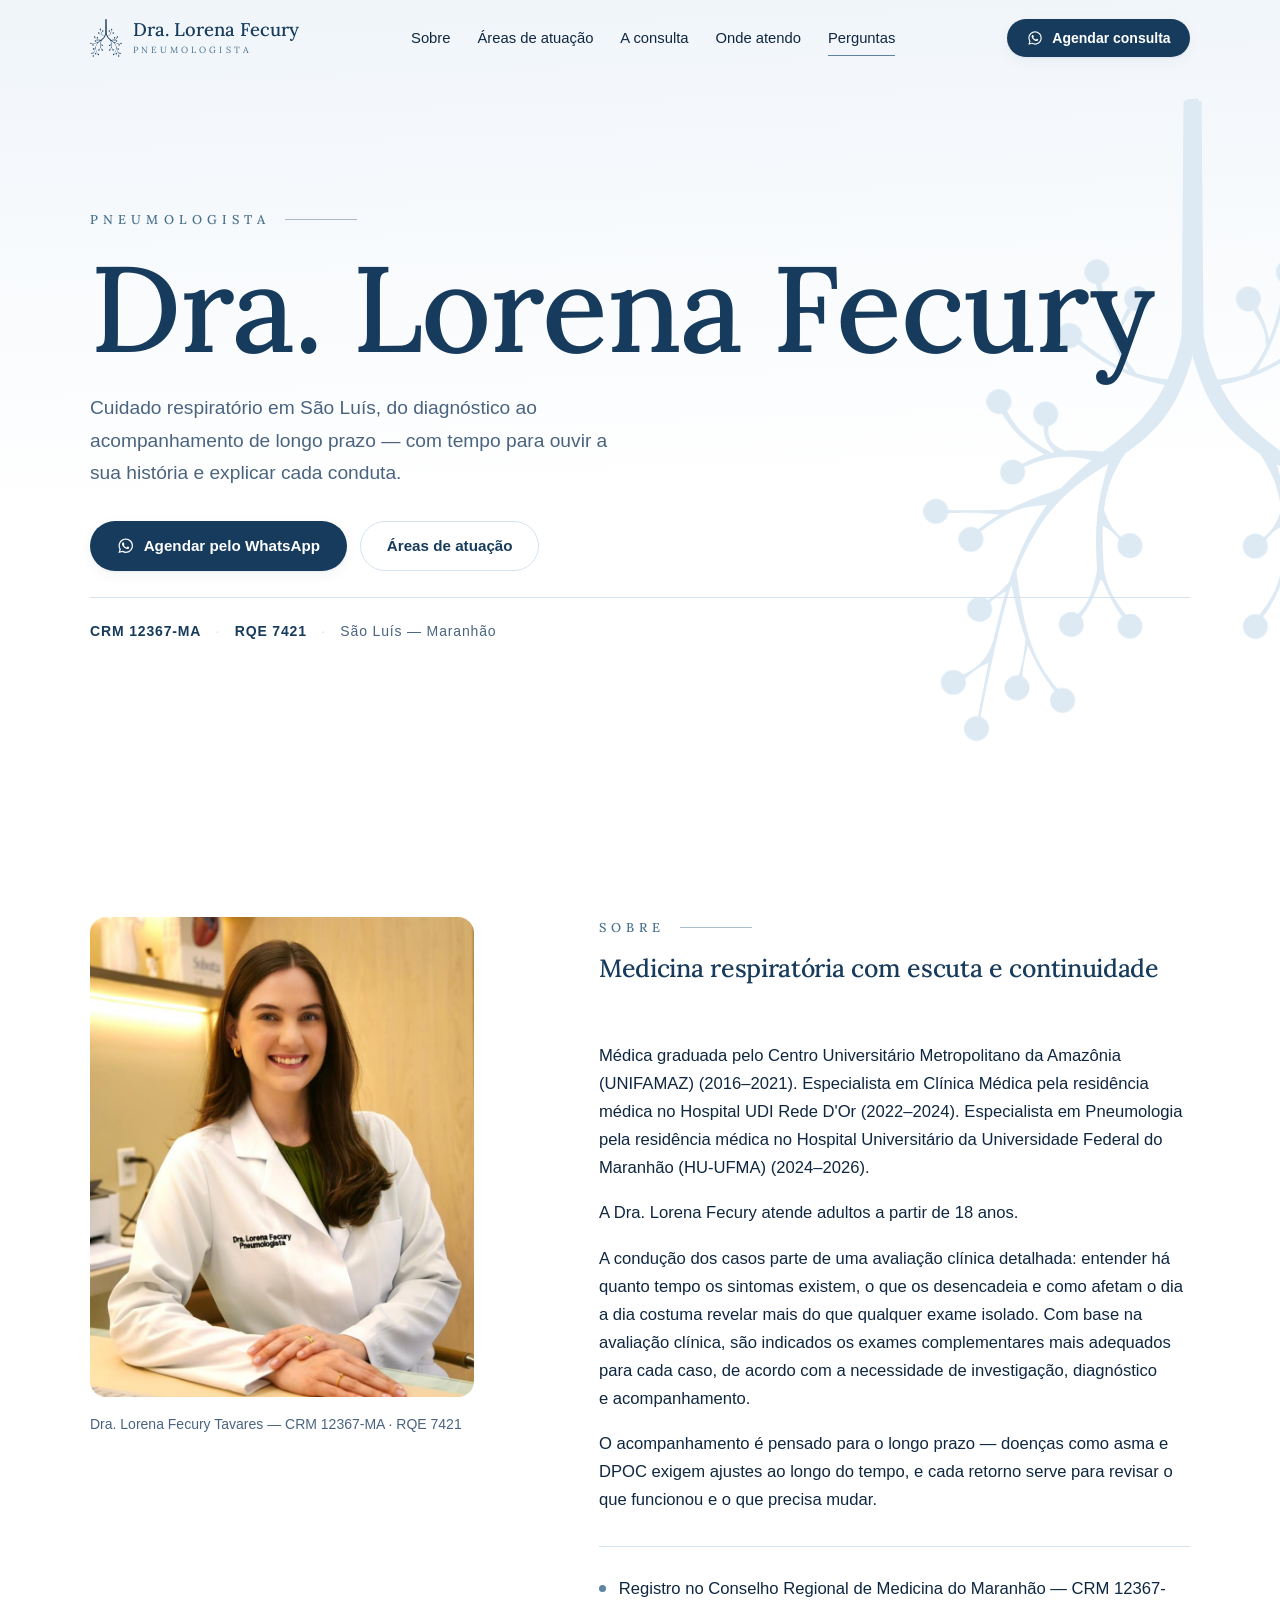
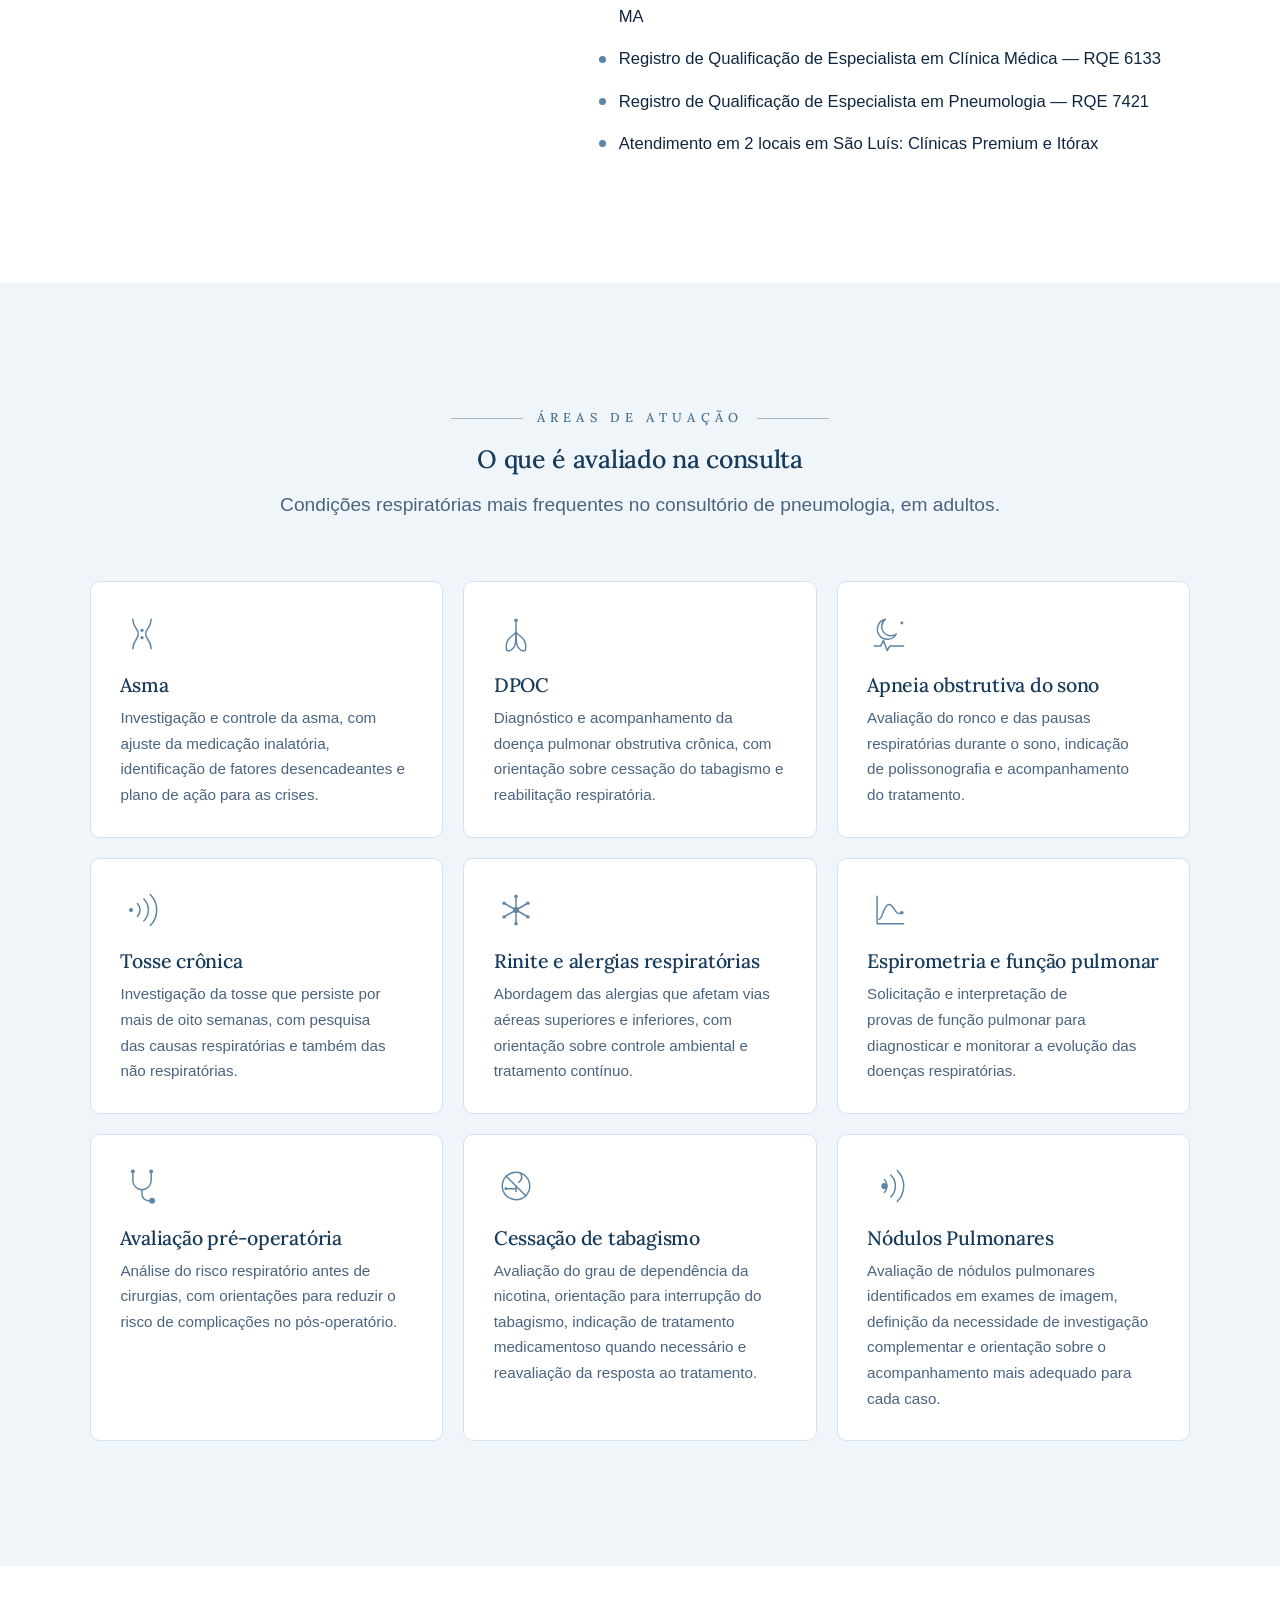
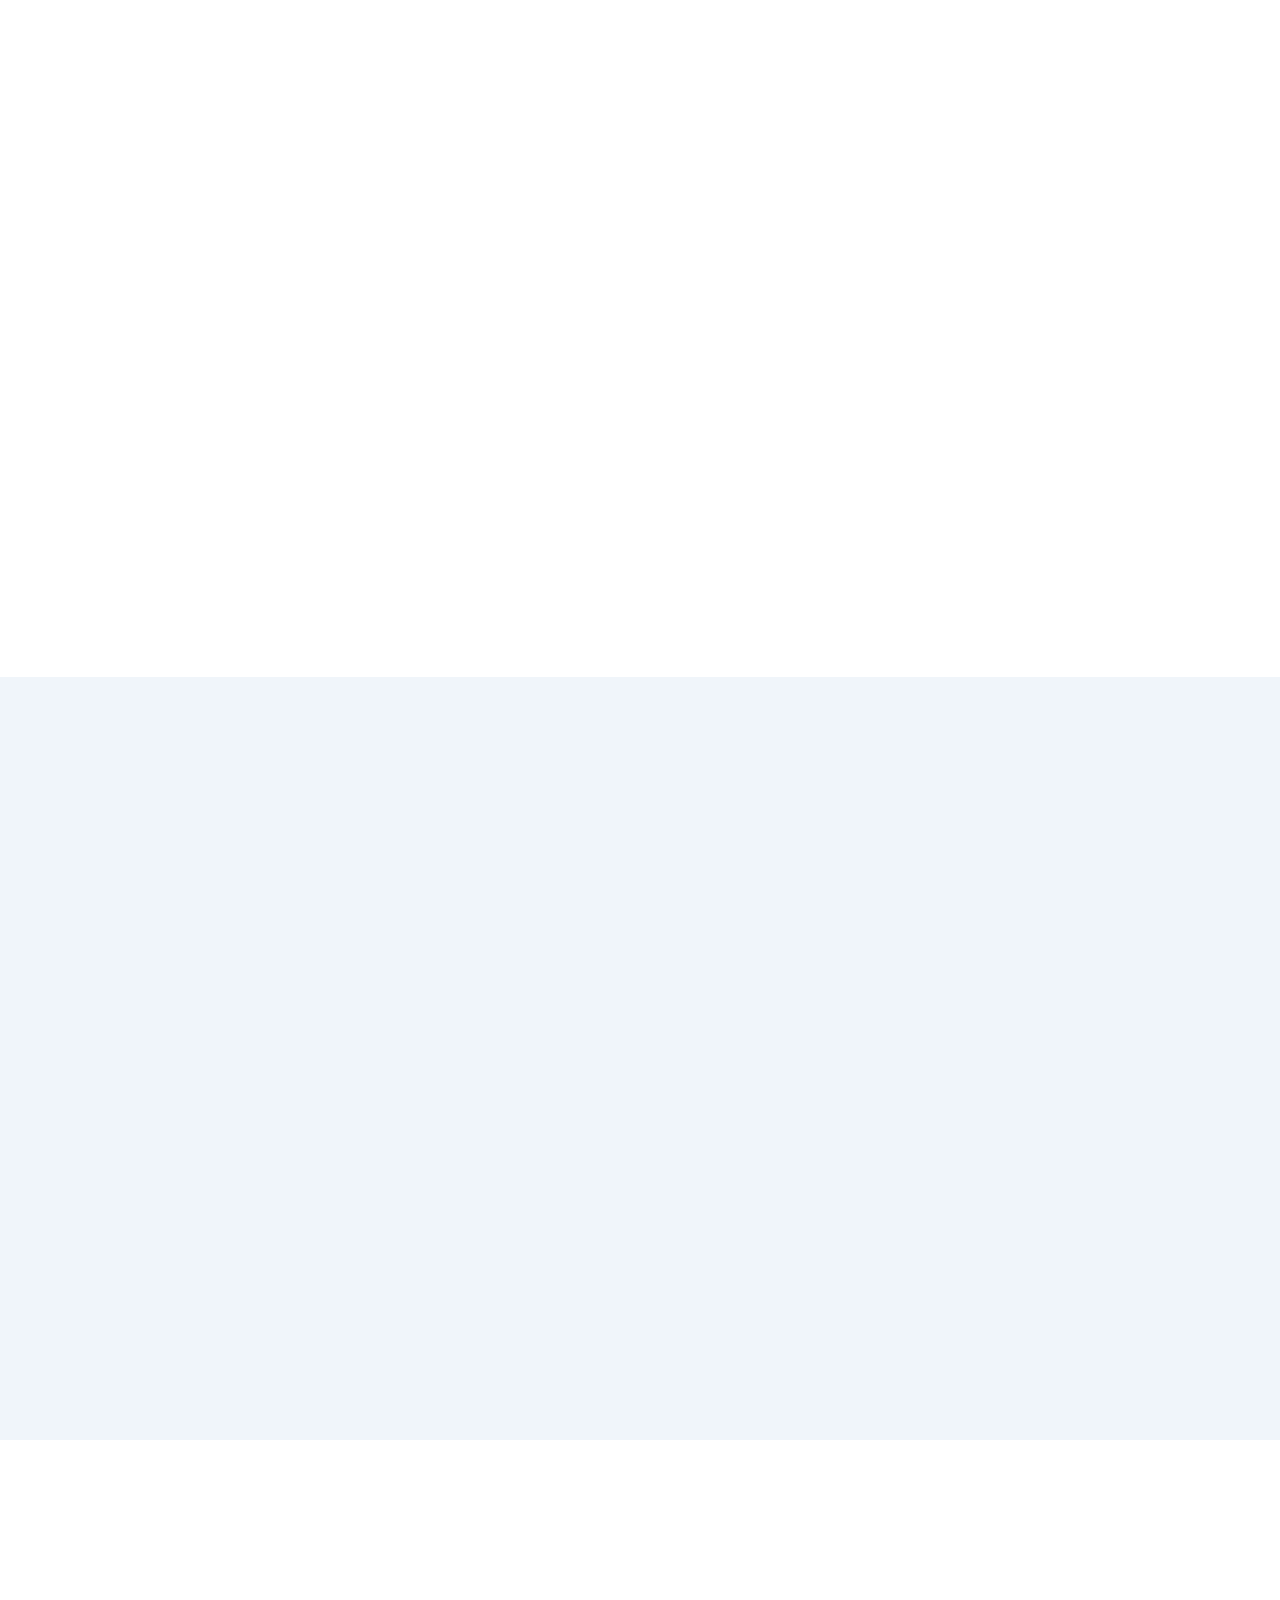
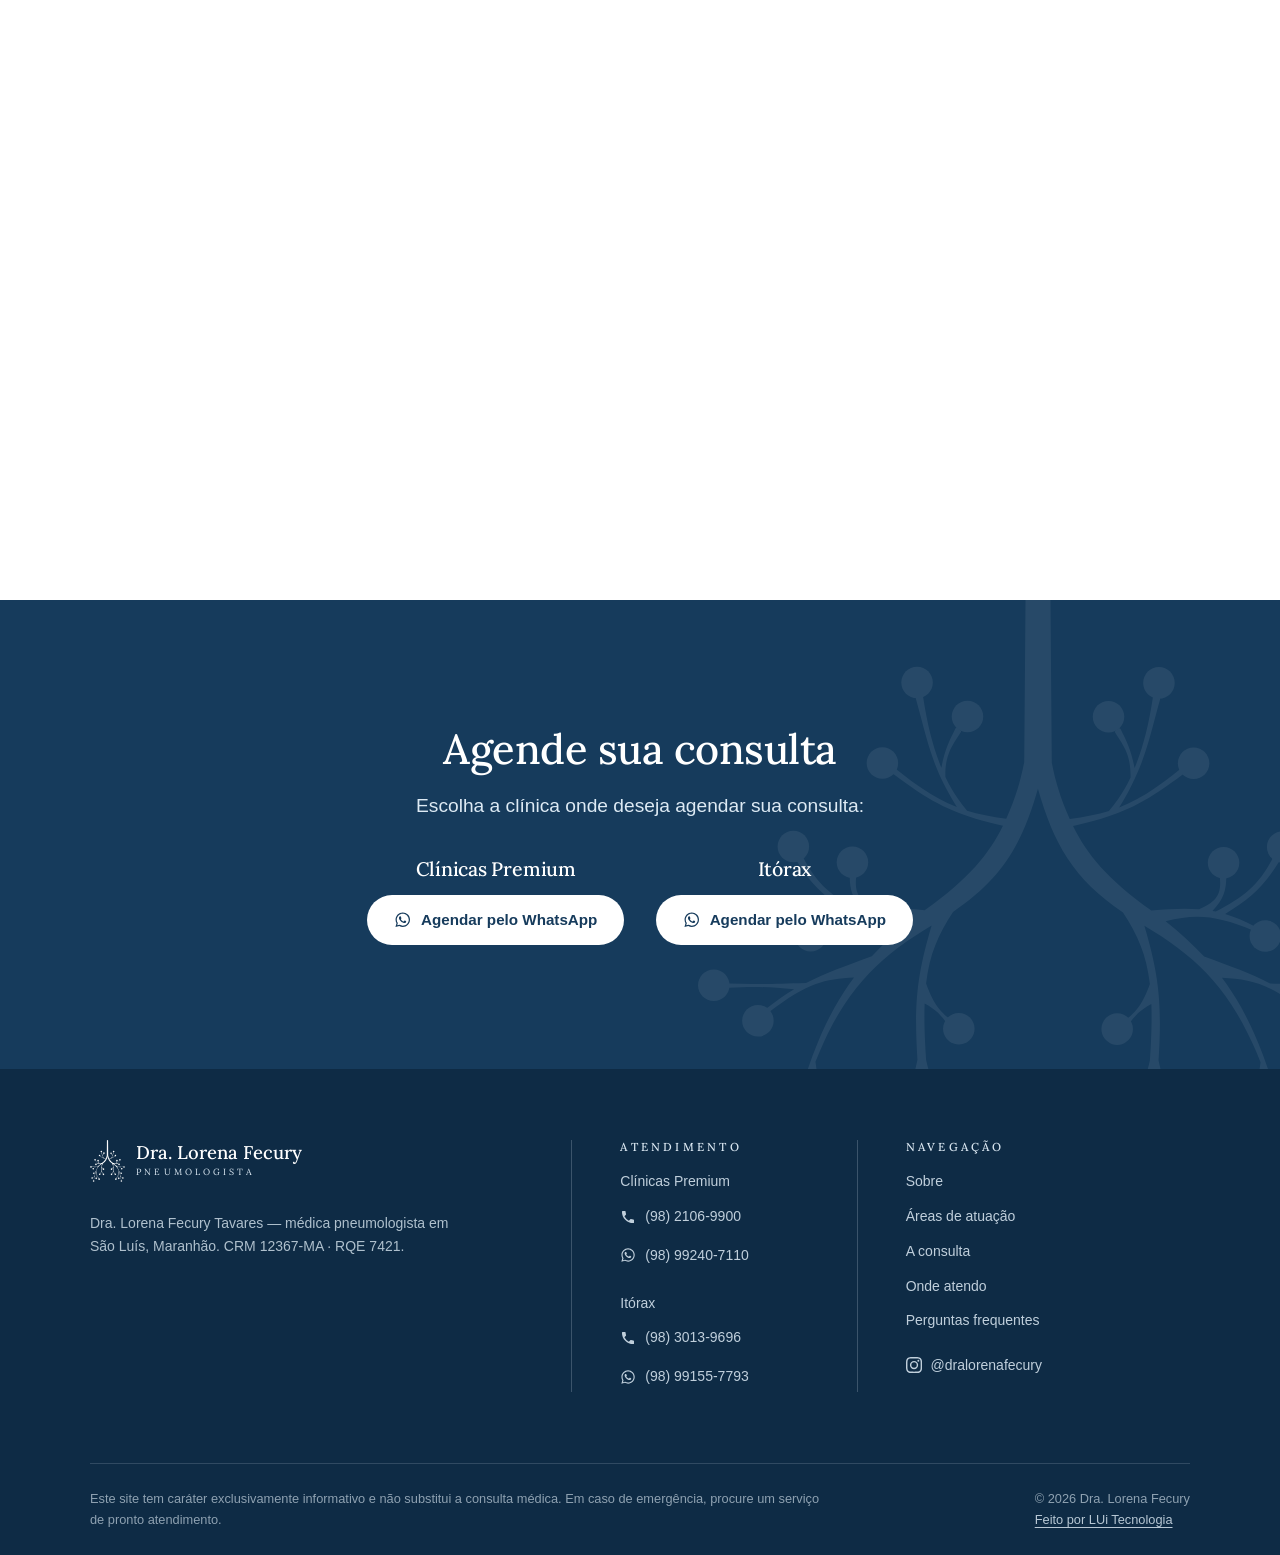
==== commit 95488edb: "Correct wording for location section in index.html" ====
--- a/index.html
+++ b/index.html
@@ -480,8 +480,8 @@
     <div class="container">
       <div class="section__head section__head--center reveal">
         <span class="kicker kicker--rule">Onde atendo</span>
-        <h2 id="locais-titulo">Duas unidades em São Luís</h2>
-        <p>Escolha a unidade de sua preferência e agende sua consulta pelos contatos abaixo.</p>
+        <h2 id="locais-titulo">Dois locais em São Luís</h2>
+        <p>Escolha o local de sua preferência e agende sua consulta pelos contatos abaixo.</p>
       </div>
 
       <div class="places">
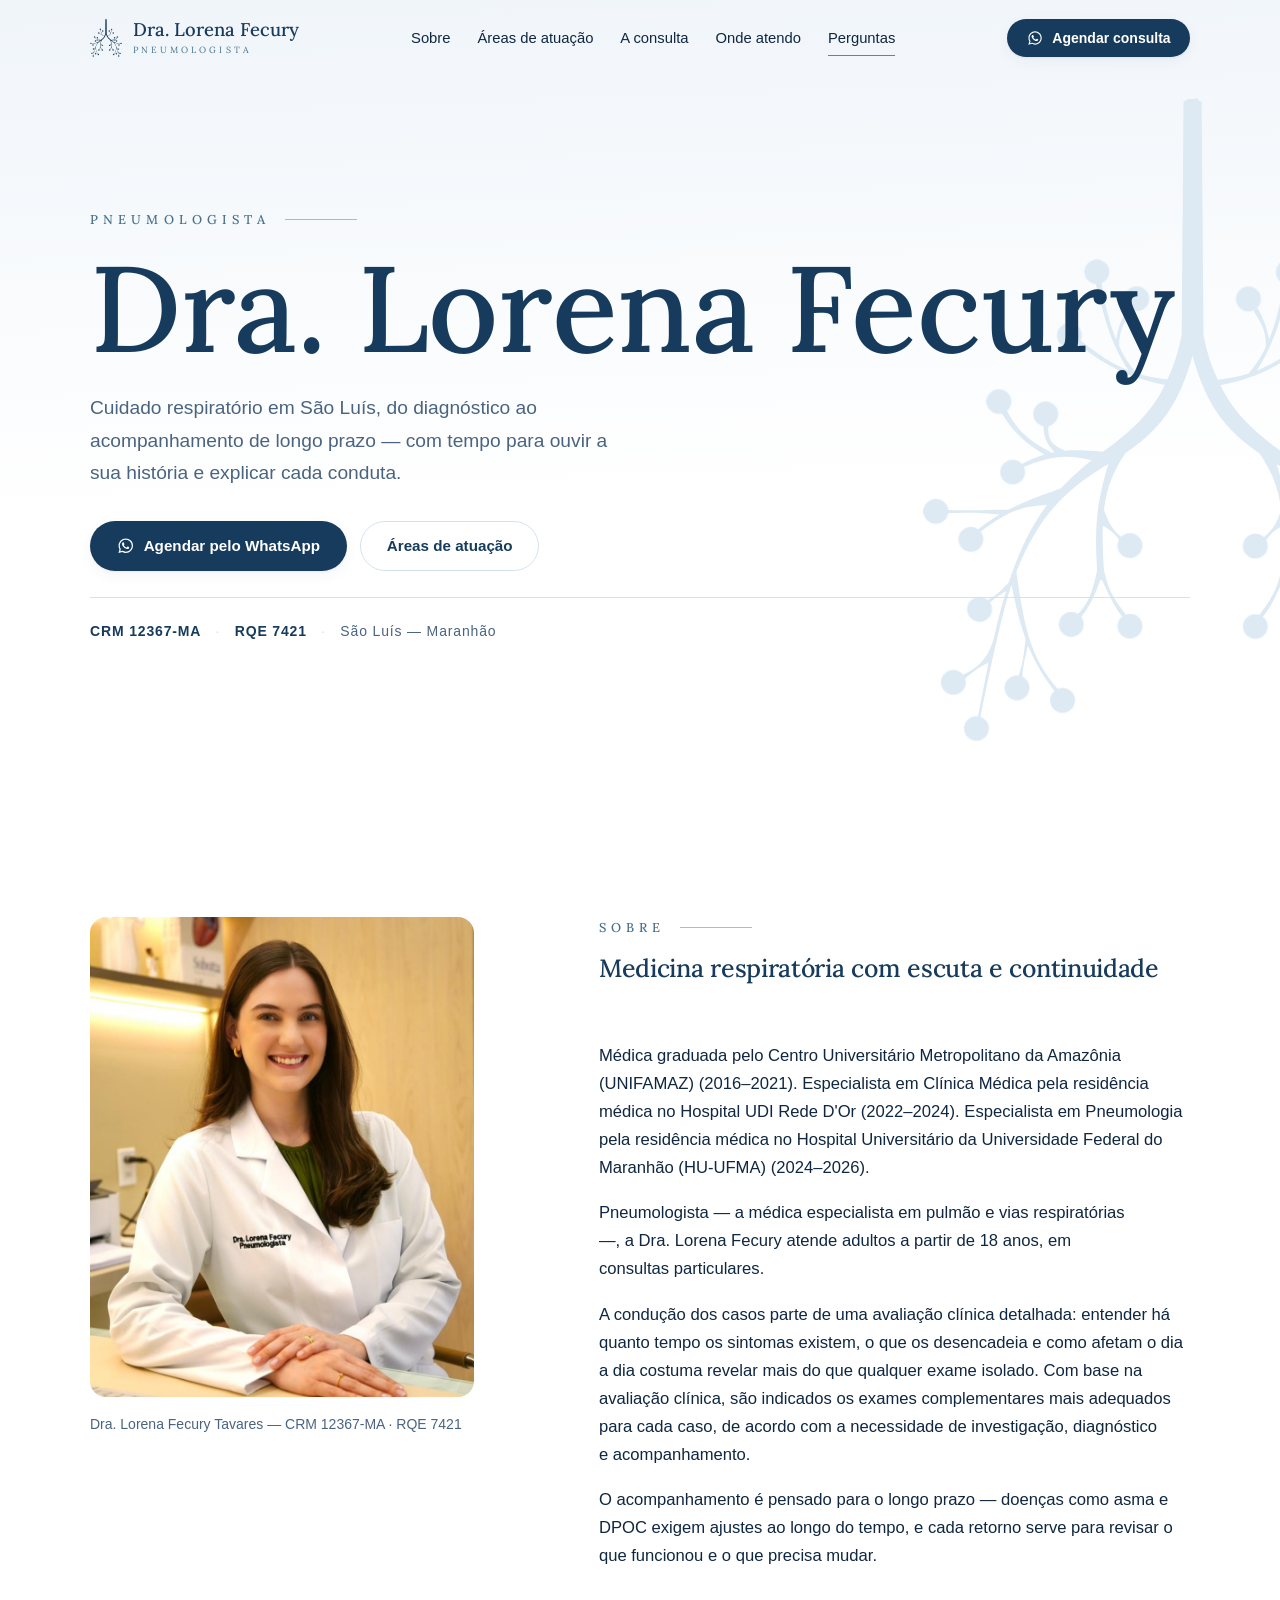
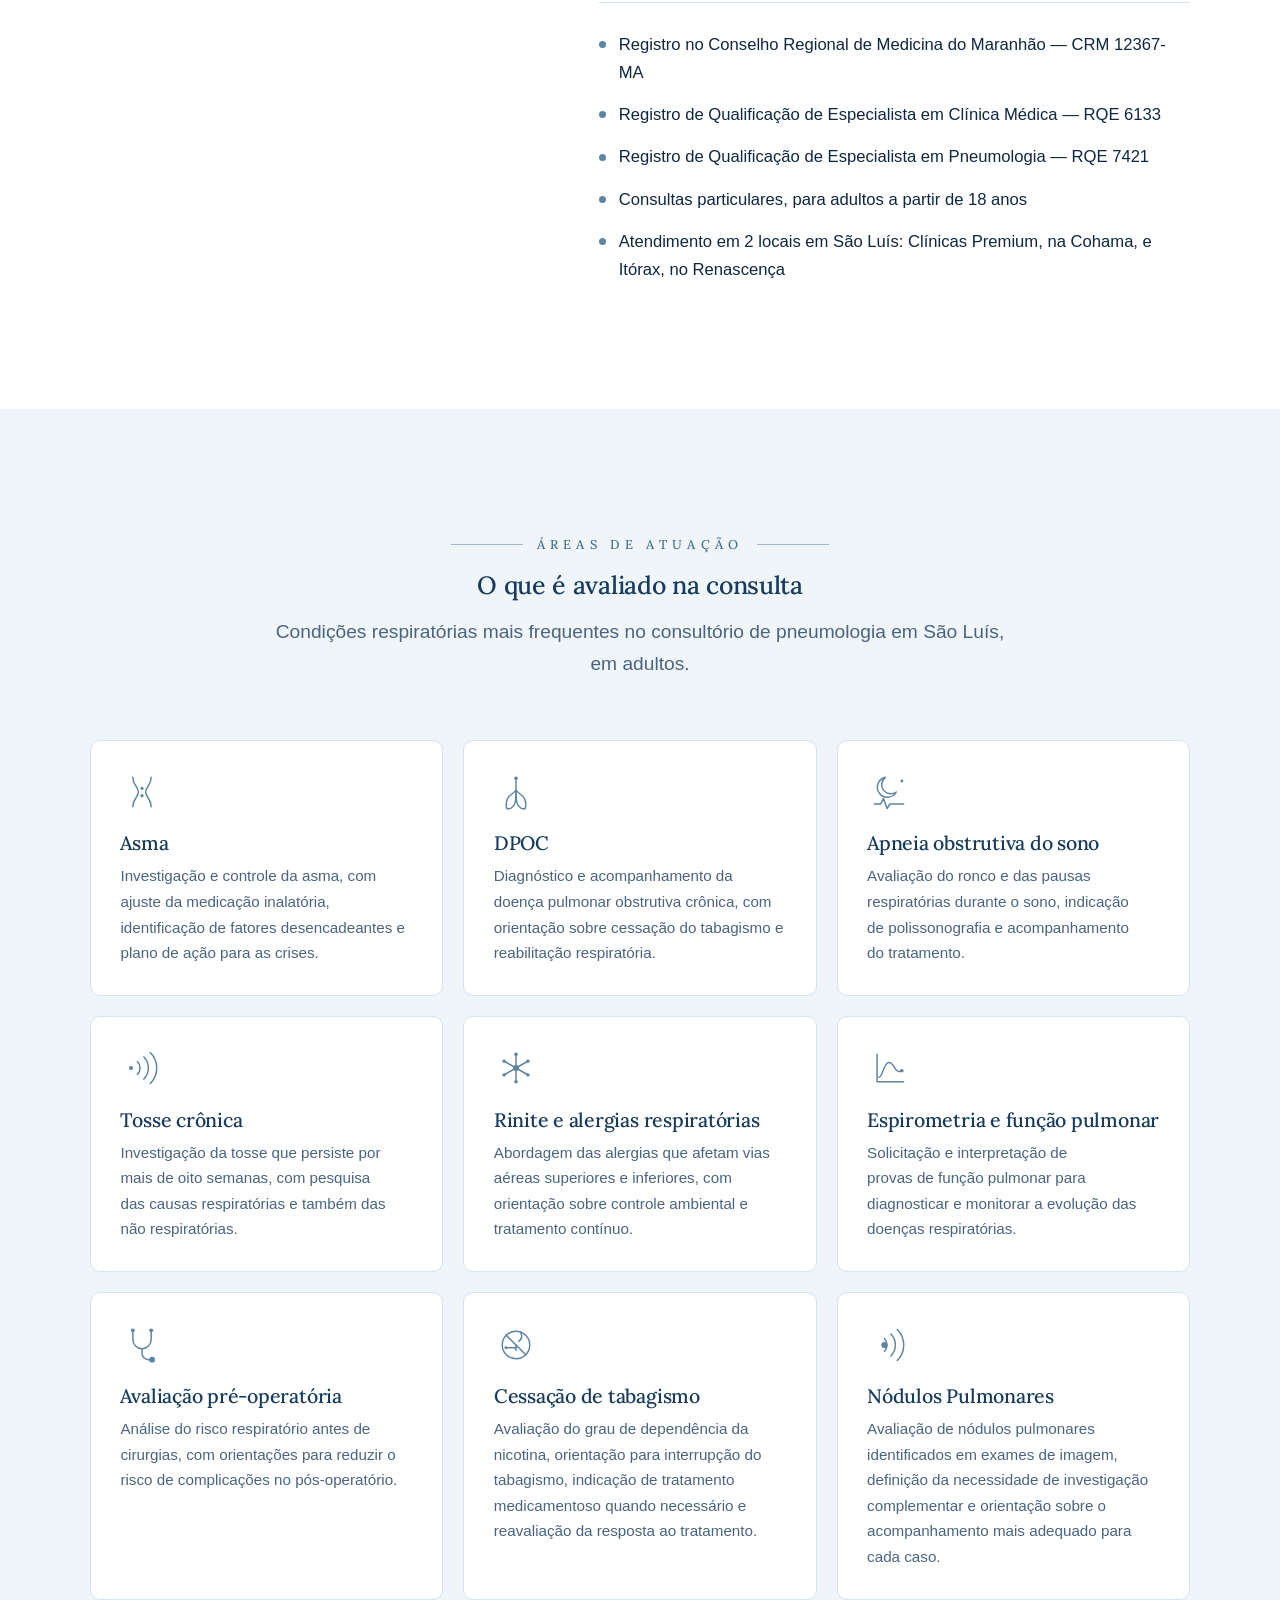
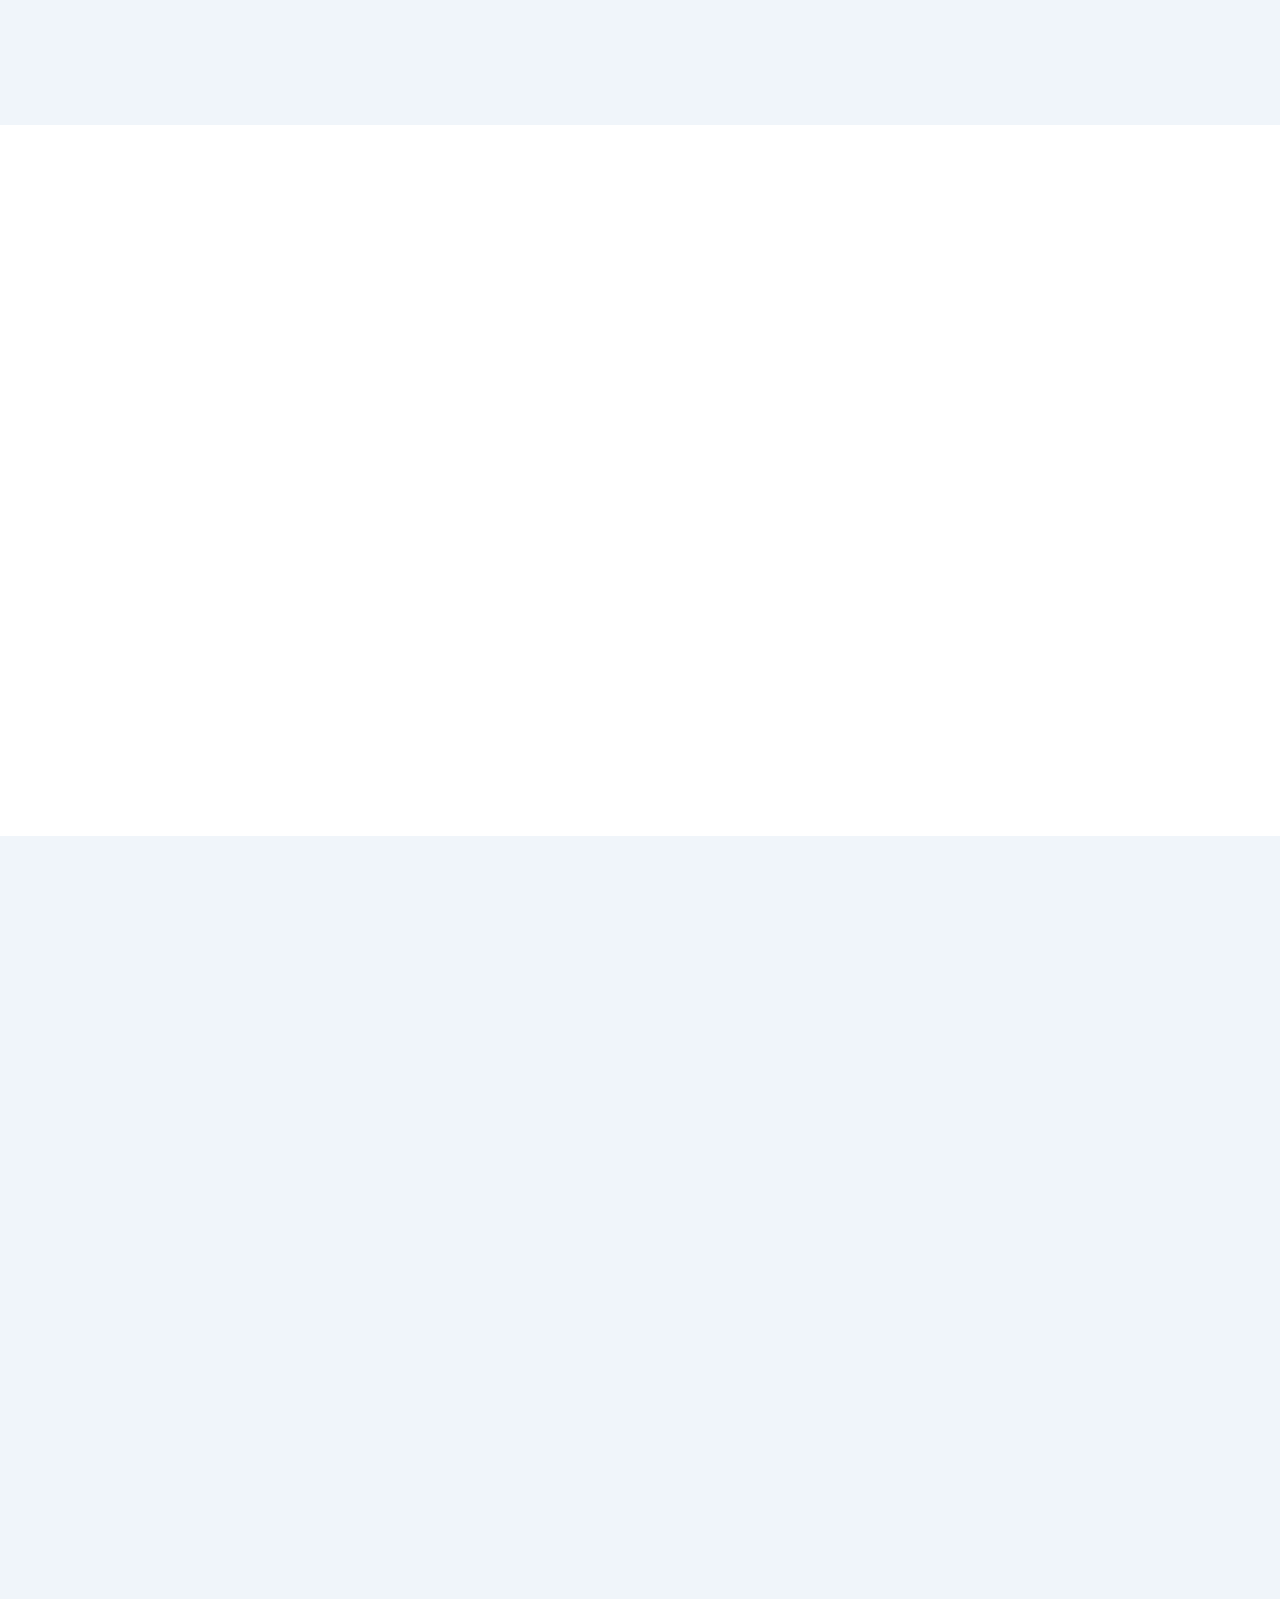
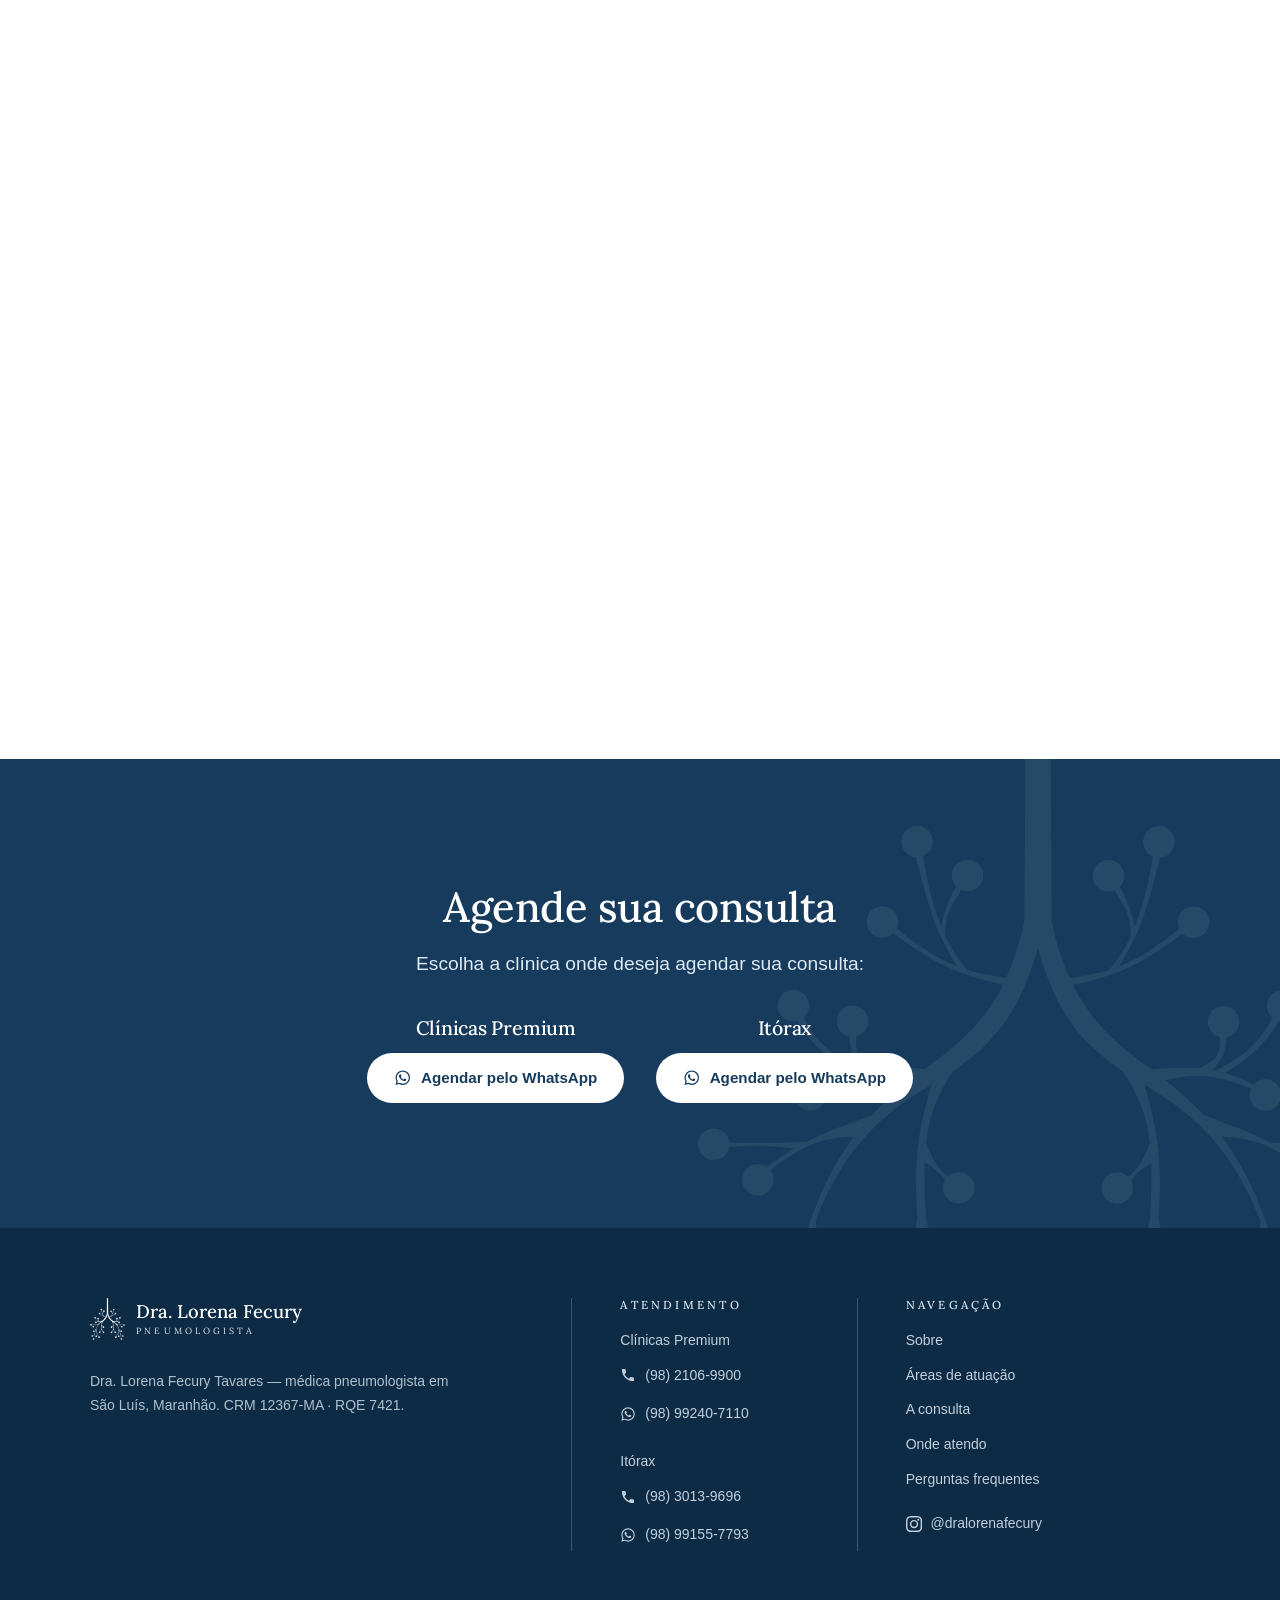
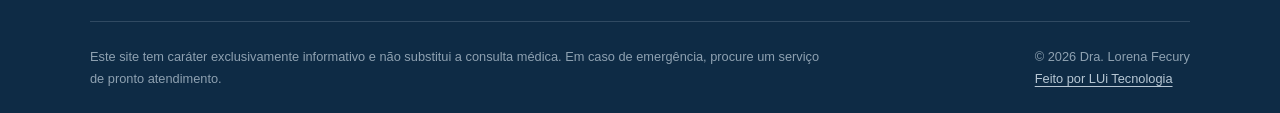
==== commit c14d1e63: "Update SEO metadata, enhance styles, and add CNAME for GitHub Pages" ====
--- a/index.html
+++ b/index.html
@@ -4,8 +4,8 @@
 <meta charset="utf-8">
 <meta name="viewport" content="width=device-width, initial-scale=1, viewport-fit=cover">
 
-<title>Dra. Lorena Fecury — Pneumologista em São Luís (MA)</title>
-<meta name="description" content="Pneumologista em São Luís (MA). Avaliação e tratamento de asma, DPOC, apneia do sono e tosse crônica. CRM 12367-MA · RQE 7421. Agende pelo WhatsApp.">
+<title>Pneumologista em São Luís (MA) | Dra. Lorena Fecury</title>
+<meta name="description" content="Pneumologista em São Luís. Asma, DPOC, apneia do sono e tosse crônica em adultos. Consultas particulares na Cohama e no Renascença. Agende pelo WhatsApp.">
 <meta name="author" content="Dra. Lorena Fecury Tavares">
 <meta name="robots" content="index, follow, max-image-preview:large">
 <meta name="format-detection" content="telephone=no">
@@ -23,16 +23,16 @@
 <meta property="og:type" content="website">
 <meta property="og:locale" content="pt_BR">
 <meta property="og:site_name" content="Dra. Lorena Fecury — Pneumologista">
-<meta property="og:title" content="Dra. Lorena Fecury — Pneumologista em São Luís (MA)">
-<meta property="og:description" content="Avaliação e tratamento de asma, DPOC, apneia do sono e tosse crônica em São Luís (MA). CRM 12367-MA · RQE 7421.">
+<meta property="og:title" content="Pneumologista em São Luís (MA) | Dra. Lorena Fecury">
+<meta property="og:description" content="Asma, DPOC, apneia do sono e tosse crônica em adultos. Consultas particulares na Cohama e no Renascença. CRM 12367-MA · RQE 7421.">
 <meta property="og:url" content="https://www.dralorenafecury.com.br/">
 <meta property="og:image" content="https://www.dralorenafecury.com.br/assets/img/og-image.jpg">
 <meta property="og:image:width" content="1200">
 <meta property="og:image:height" content="630">
 <meta property="og:image:alt" content="Dra. Lorena Fecury — Pneumologista em São Luís (MA)">
 <meta name="twitter:card" content="summary_large_image">
-<meta name="twitter:title" content="Dra. Lorena Fecury — Pneumologista em São Luís (MA)">
-<meta name="twitter:description" content="Avaliação e tratamento de asma, DPOC, apneia do sono e tosse crônica em São Luís (MA).">
+<meta name="twitter:title" content="Pneumologista em São Luís (MA) | Dra. Lorena Fecury">
+<meta name="twitter:description" content="Asma, DPOC, apneia do sono e tosse crônica em adultos. Consultas particulares em São Luís (MA).">
 <meta name="twitter:image" content="https://www.dralorenafecury.com.br/assets/img/og-image.jpg">
 
 <script>document.documentElement.classList.remove('no-js');</script>
@@ -53,8 +53,8 @@
       "@type": "WebPage",
       "@id": "https://www.dralorenafecury.com.br/#webpage",
       "url": "https://www.dralorenafecury.com.br/",
-      "name": "Dra. Lorena Fecury — Pneumologista em São Luís (MA)",
-      "description": "Pneumologista em São Luís (MA). Avaliação e tratamento de asma, DPOC, apneia do sono e tosse crônica. CRM 12367-MA · RQE 7421.",
+      "name": "Pneumologista em São Luís (MA) | Dra. Lorena Fecury",
+      "description": "Pneumologista em São Luís. Asma, DPOC, apneia do sono e tosse crônica em adultos. Consultas particulares na Cohama e no Renascença. CRM 12367-MA · RQE 7421.",
       "inLanguage": "pt-BR",
       "isPartOf": { "@id": "https://www.dralorenafecury.com.br/#website" },
       "about": { "@id": "https://www.dralorenafecury.com.br/#physician" },
@@ -78,7 +78,12 @@
       "priceRange": "$$",
       "telephone": "+55-98-2106-9900",
       "sameAs": ["https://www.instagram.com/dralorenafecury/"],
-      "areaServed": { "@type": "City", "name": "São Luís", "addressRegion": "MA" },
+      "areaServed": [
+        { "@type": "City", "name": "São Luís", "addressRegion": "MA" },
+        { "@type": "City", "name": "São José de Ribamar", "addressRegion": "MA" },
+        { "@type": "City", "name": "Paço do Lumiar", "addressRegion": "MA" },
+        { "@type": "City", "name": "Raposa", "addressRegion": "MA" }
+      ],
       "address": {
         "@type": "PostalAddress",
         "name": "SP Mall Cohama Medical Center",
@@ -94,6 +99,7 @@
           "@type": "MedicalClinic",
           "name": "Clínicas Premium — SP Mall Cohama Medical Center",
           "telephone": "+55-98-2106-9900",
+          "hasMap": "https://www.google.com/maps/search/?api=1&query=SP+Mall+Cohama+Medical+Center+Rua+Aldebaran+S%C3%A3o+Lu%C3%ADs+MA",
           "address": {
             "@type": "PostalAddress",
             "streetAddress": "Rua Aldebaran, 1º andar, Consultório 8",
@@ -107,6 +113,7 @@
           "@type": "MedicalClinic",
           "name": "Itórax",
           "telephone": "+55-98-3013-9696",
+          "hasMap": "https://www.google.com/maps/search/?api=1&query=Rua+das+Araras+11+Jardim+Renascen%C3%A7a+S%C3%A3o+Lu%C3%ADs+MA",
           "address": {
             "@type": "PostalAddress",
             "streetAddress": "Rua das Araras, 11, Jardim Renascença",
@@ -120,7 +127,14 @@
       "availableService": [
         { "@type": "MedicalProcedure", "name": "Consulta em pneumologia" },
         { "@type": "MedicalProcedure", "name": "Espirometria e prova de função pulmonar" },
-        { "@type": "MedicalProcedure", "name": "Avaliação de risco respiratório pré-operatório" }
+        { "@type": "MedicalProcedure", "name": "Avaliação de risco respiratório pré-operatório" },
+        { "@type": "MedicalProcedure", "name": "Tratamento de asma" },
+        { "@type": "MedicalProcedure", "name": "Acompanhamento de DPOC" },
+        { "@type": "MedicalProcedure", "name": "Avaliação de apneia obstrutiva do sono" },
+        { "@type": "MedicalProcedure", "name": "Investigação de tosse crônica" },
+        { "@type": "MedicalProcedure", "name": "Avaliação de nódulos pulmonares" },
+        { "@type": "MedicalProcedure", "name": "Tratamento para cessação de tabagismo" },
+        { "@type": "MedicalProcedure", "name": "Tratamento de rinite e alergias respiratórias" }
       ]
     },
     {
@@ -138,11 +152,20 @@
         "Apneia obstrutiva do sono",
         "Tosse crônica",
         "Rinite e alergias respiratórias",
-        "Espirometria"
+        "Espirometria",
+        "Nódulos pulmonares",
+        "Cessação de tabagismo",
+        "Avaliação de risco respiratório pré-operatório"
+      ],
+      "alumniOf": [
+        { "@type": "CollegeOrUniversity", "name": "Centro Universitário Metropolitano da Amazônia (UNIFAMAZ)" },
+        { "@type": "MedicalOrganization", "name": "Hospital UDI Rede D'Or" },
+        { "@type": "MedicalOrganization", "name": "Hospital Universitário da Universidade Federal do Maranhão (HU-UFMA)" }
       ],
       "identifier": [
         { "@type": "PropertyValue", "propertyID": "CRM", "value": "12367-MA" },
-        { "@type": "PropertyValue", "propertyID": "RQE", "value": "7421" }
+        { "@type": "PropertyValue", "propertyID": "RQE Pneumologia", "value": "7421" },
+        { "@type": "PropertyValue", "propertyID": "RQE Clínica Médica", "value": "6133" }
       ]
     },
     {
@@ -278,8 +301,10 @@
     </svg>
 
     <div class="container hero__reveal">
-        <span class="kicker kicker--rule">Pneumologista</span>
-        <h1 class="hero__title" id="hero-titulo">Dra. Lorena Fecury</h1>
+        <h1 class="hero__h1" id="hero-titulo">
+          <span class="kicker kicker--rule">Pneumologista</span>
+          <span class="hero__title">Dra. Lorena Fecury</span>
+        </h1>
         <p class="hero__lead">Cuidado respiratório em São Luís, do diagnóstico ao acompanhamento de longo prazo — com tempo para ouvir a sua história e explicar cada conduta.</p>
         <div class="hero__actions">
           <a class="btn btn--primary" data-wa-open href="https://wa.me/5598992407110?text=Ol%C3%A1!%20Vim%20pelo%20site%20e%20gostaria%20de%20agendar%20uma%20consulta%20com%20a%20Dra.%20Lorena%20Fecury." target="_blank" rel="noopener">
@@ -310,7 +335,7 @@
           <h2 id="sobre-titulo">Medicina respiratória com escuta e continuidade</h2>
         </div>
         <p>Médica graduada pelo Centro Universitário Metropolitano da Amazônia (UNIFAMAZ) (2016–2021). Especialista em Clínica Médica pela residência médica no Hospital UDI Rede D'Or (2022–2024). Especialista em Pneumologia pela residência médica no Hospital Universitário da Universidade Federal do Maranhão (HU-UFMA) (2024–2026).</p>
-        <p>A Dra. Lorena Fecury atende adultos a partir de 18 anos.</p>
+        <p>Pneumologista — a médica especialista em pulmão e vias respiratórias —, a Dra. Lorena Fecury atende adultos a partir de 18 anos, em consultas particulares.</p>
         <p>A condução dos casos parte de uma avaliação clínica detalhada: entender há quanto tempo os sintomas existem, o que os desencadeia e como afetam o dia a dia costuma revelar mais do que qualquer exame isolado. Com base na avaliação clínica, são indicados os exames complementares mais adequados para cada caso, de acordo com a necessidade de investigação, diagnóstico e acompanhamento.</p>
         <p>O acompanhamento é pensado para o longo prazo — doenças como asma e DPOC exigem ajustes ao longo do tempo, e cada retorno serve para revisar o que funcionou e o que precisa mudar.</p>
 
@@ -318,7 +343,8 @@
           <li>Registro no Conselho Regional de Medicina do Maranhão — CRM 12367-MA</li>
           <li>Registro de Qualificação de Especialista em Clínica Médica — RQE 6133</li>
           <li>Registro de Qualificação de Especialista em Pneumologia — RQE 7421</li>
-          <li>Atendimento em 2 locais em São Luís: Clínicas Premium e Itórax</li>
+          <li>Consultas particulares, para adultos a partir de 18 anos</li>
+          <li>Atendimento em 2 locais em São Luís: Clínicas Premium, na Cohama, e Itórax, no Renascença</li>
         </ul>
       </div>
     </div>
@@ -330,7 +356,7 @@
       <div class="section__head section__head--center reveal">
         <span class="kicker kicker--rule">Áreas de atuação</span>
         <h2 id="atuacao-titulo">O que é avaliado na consulta</h2>
-        <p>Condições respiratórias mais frequentes no consultório de pneumologia, em adultos.</p>
+        <p>Condições respiratórias mais frequentes no consultório de pneumologia em São Luís, em adultos.</p>
       </div>
 
       <ul class="cards">
@@ -529,7 +555,7 @@
             <a class="btn btn--primary btn--sm" href="https://wa.me/5598991557793?text=Ol%C3%A1!%20Gostaria%20de%20agendar%20uma%20consulta%20com%20a%20Dra.%20Lorena%20Fecury%20na%20It%C3%B3rax." target="_blank" rel="noopener">
               <svg class="ico" aria-hidden="true"><use href="#i-wa"></use></svg>WhatsApp
             </a>
-            <a class="btn btn--ghost btn--sm" href="https://www.google.com/maps/search/?api=1&amp;query=Rua+das+Araras+11+Jardim+Renasce%C3%A7a+S%C3%A3o+Lu%C3%ADs+MA" target="_blank" rel="noopener">Ver no mapa</a>
+            <a class="btn btn--ghost btn--sm" href="https://www.google.com/maps/search/?api=1&amp;query=Rua+das+Araras+11+Jardim+Renascen%C3%A7a+S%C3%A3o+Lu%C3%ADs+MA" target="_blank" rel="noopener">Ver no mapa</a>
           </div>
         </article>
       </div>
--- a/assets/css/style.css
+++ b/assets/css/style.css
@@ -619,6 +619,14 @@
   pointer-events: none;
 }
 
+/* O `h1` agrupa o kicker e o nome, para que o texto do título carregue a
+   especialidade — e não só a marca. Não é uma caixa visual própria: o corpo
+   tipográfico segue calibrado em `.hero__title`, e o `line-height: inherit`
+   devolve ao kicker a entrelinha de corpo que ele tinha fora do h1. */
+.hero__h1 {
+  line-height: inherit;
+}
+
 /* O nome ocupa toda a largura útil em UMA linha.
    Calibrado com a métrica real de "Dra. Lorena Fecury" em Lora: a caixa de
    texto mede ≈8.75× o corpo da fonte. O caso mais apertado é 320px de viewport
@@ -628,6 +636,7 @@
    `white-space: nowrap` garante o requisito de não quebrar mesmo enquanto a
    fonte de fallback está em uso — e, por não mudar de altura, preserva o CLS. */
 .hero__title {
+  display: block;
   font-size: clamp(1.85rem, 9.6vw, 7.6rem);
   line-height: 1.02;
   margin-bottom: 1.4rem;
@@ -755,9 +764,6 @@
 }
 .hero__reveal > *:nth-child(4) {
   animation-delay: 0.32s;
-}
-.hero__reveal > *:nth-child(5) {
-  animation-delay: 0.41s;
 }
 
 @keyframes hero-in {
